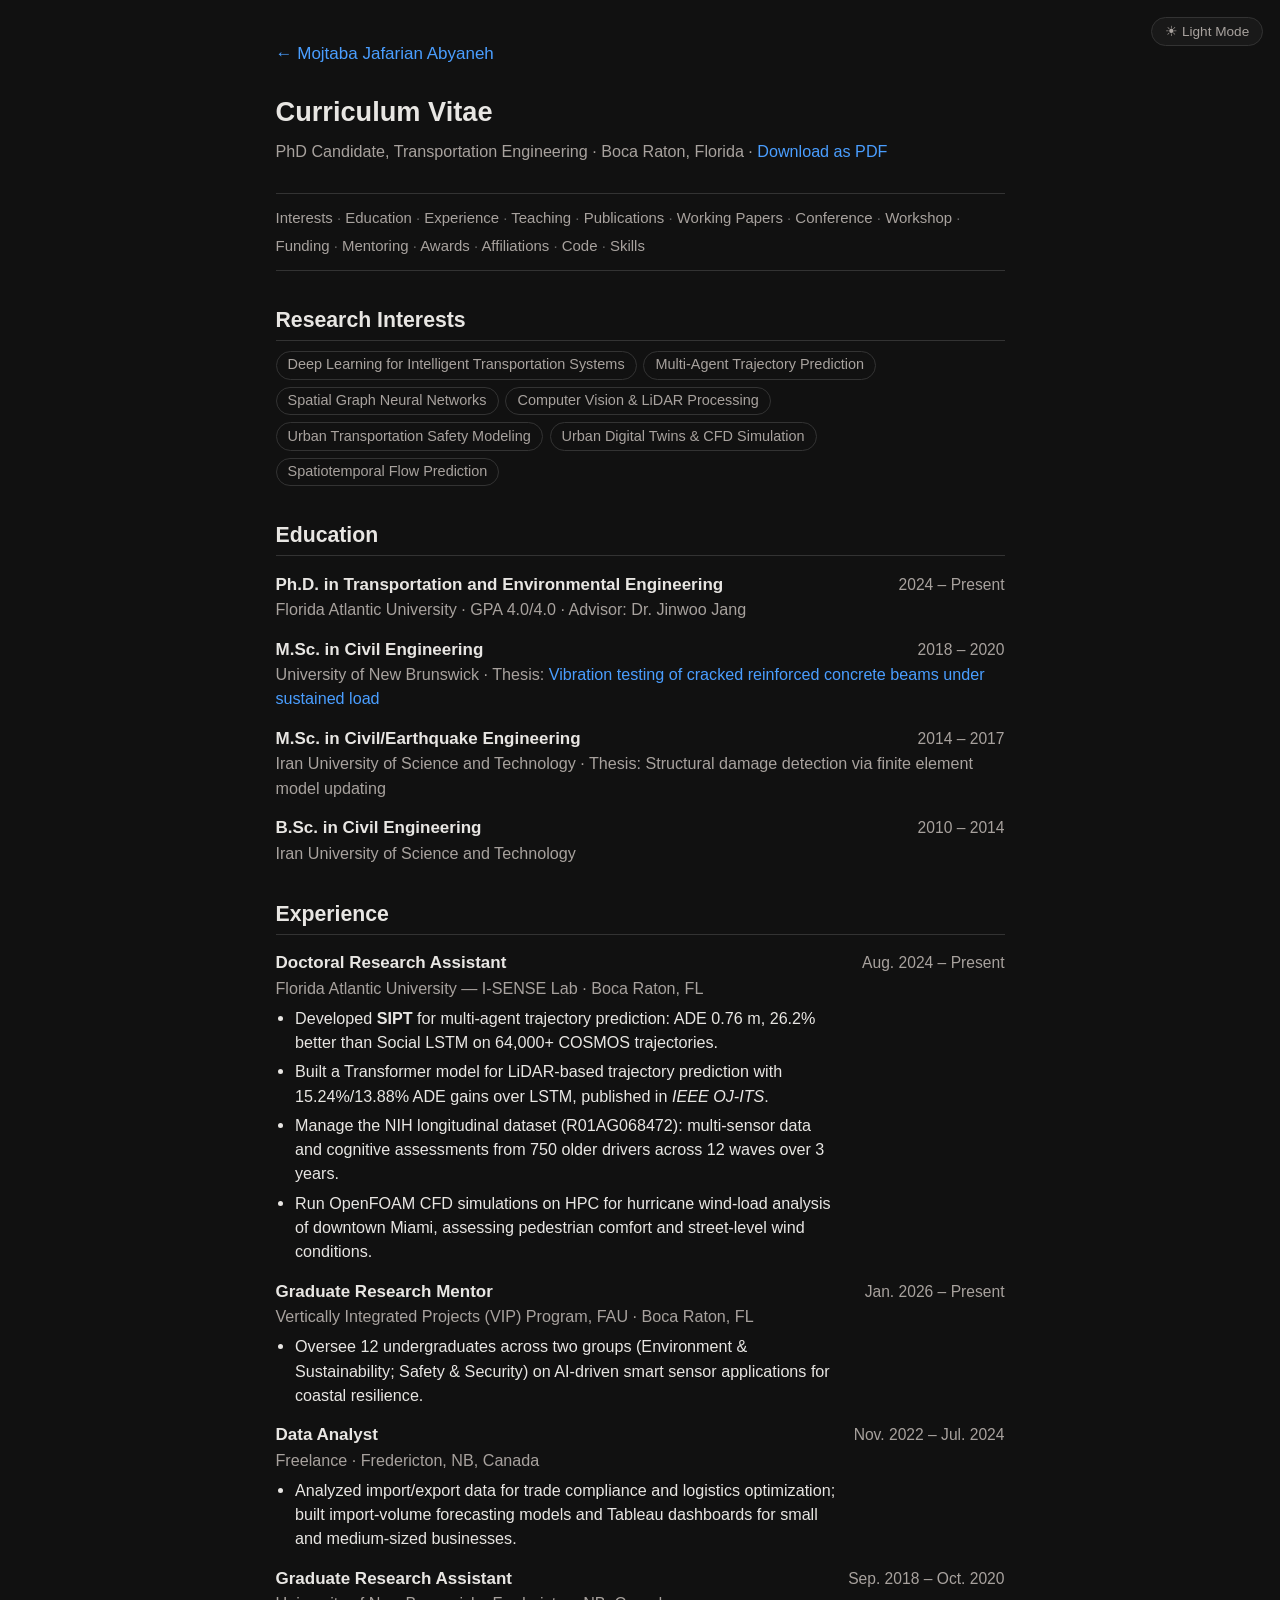
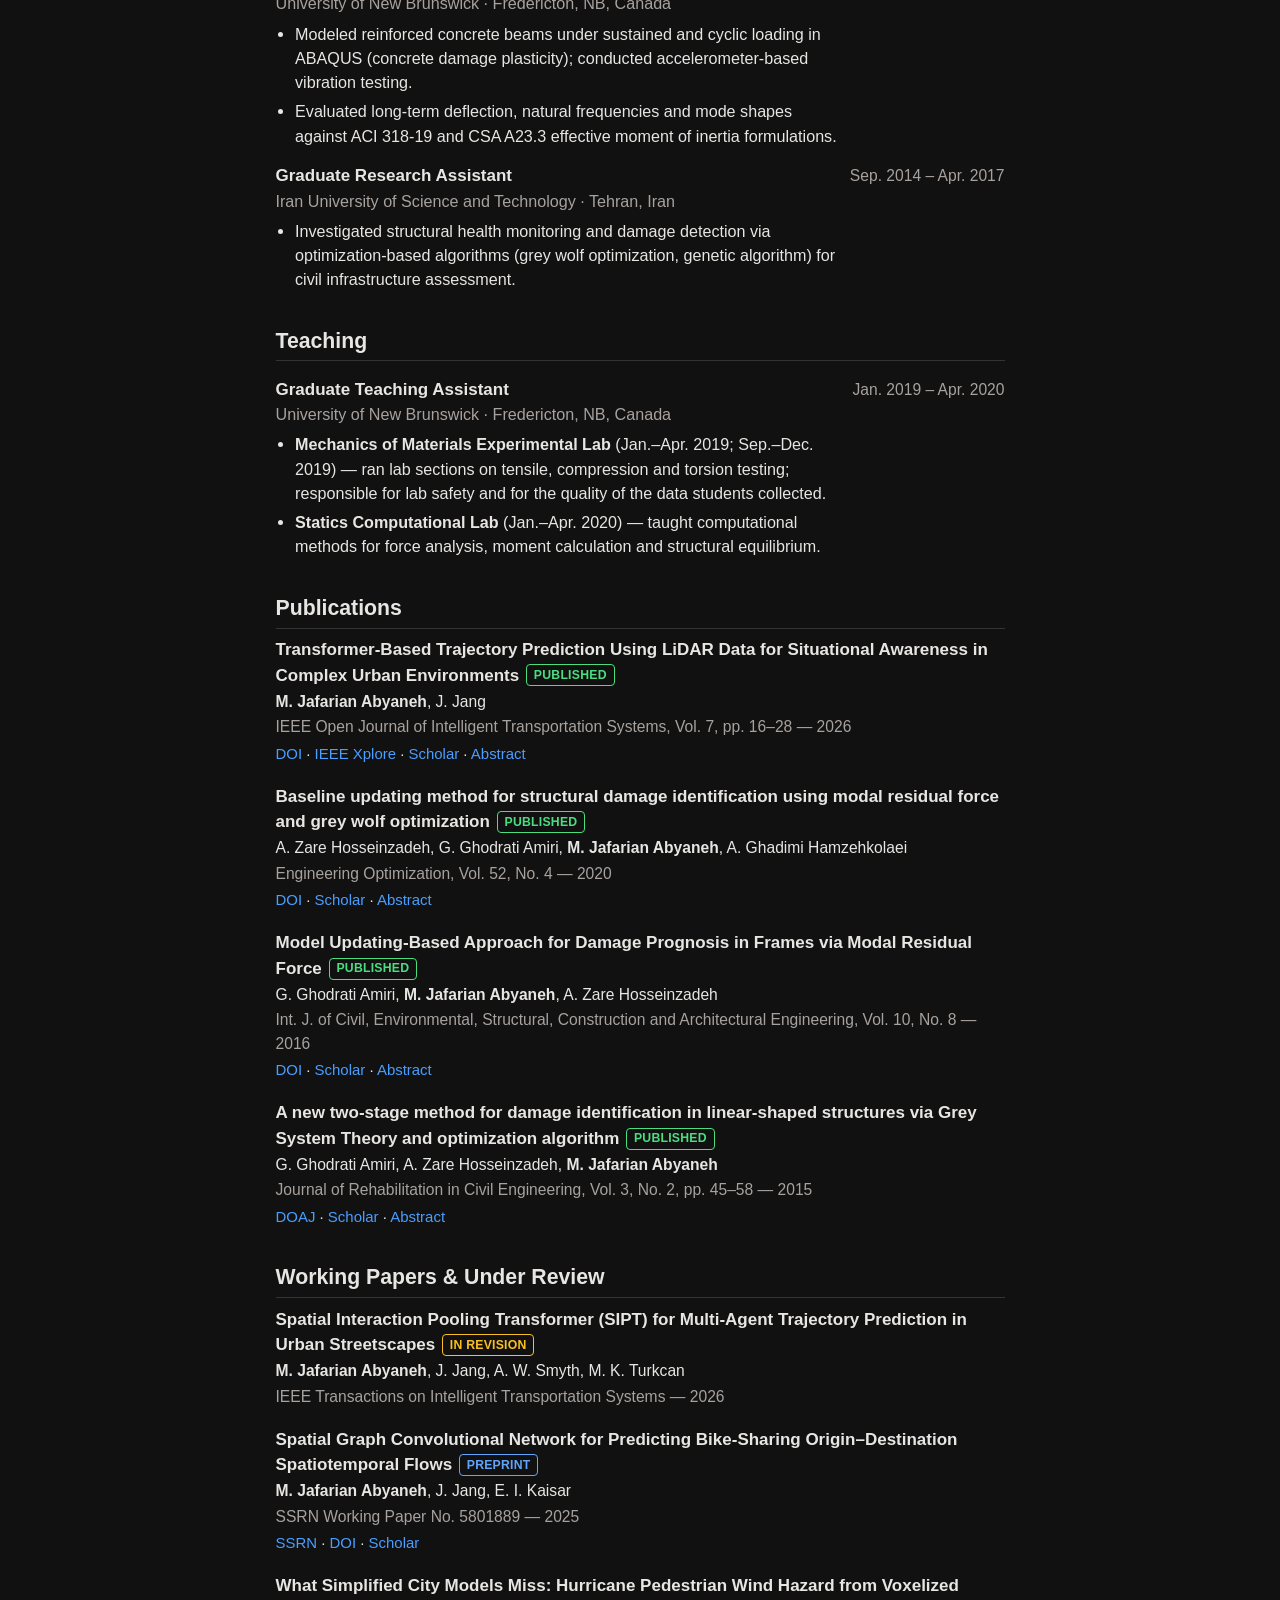
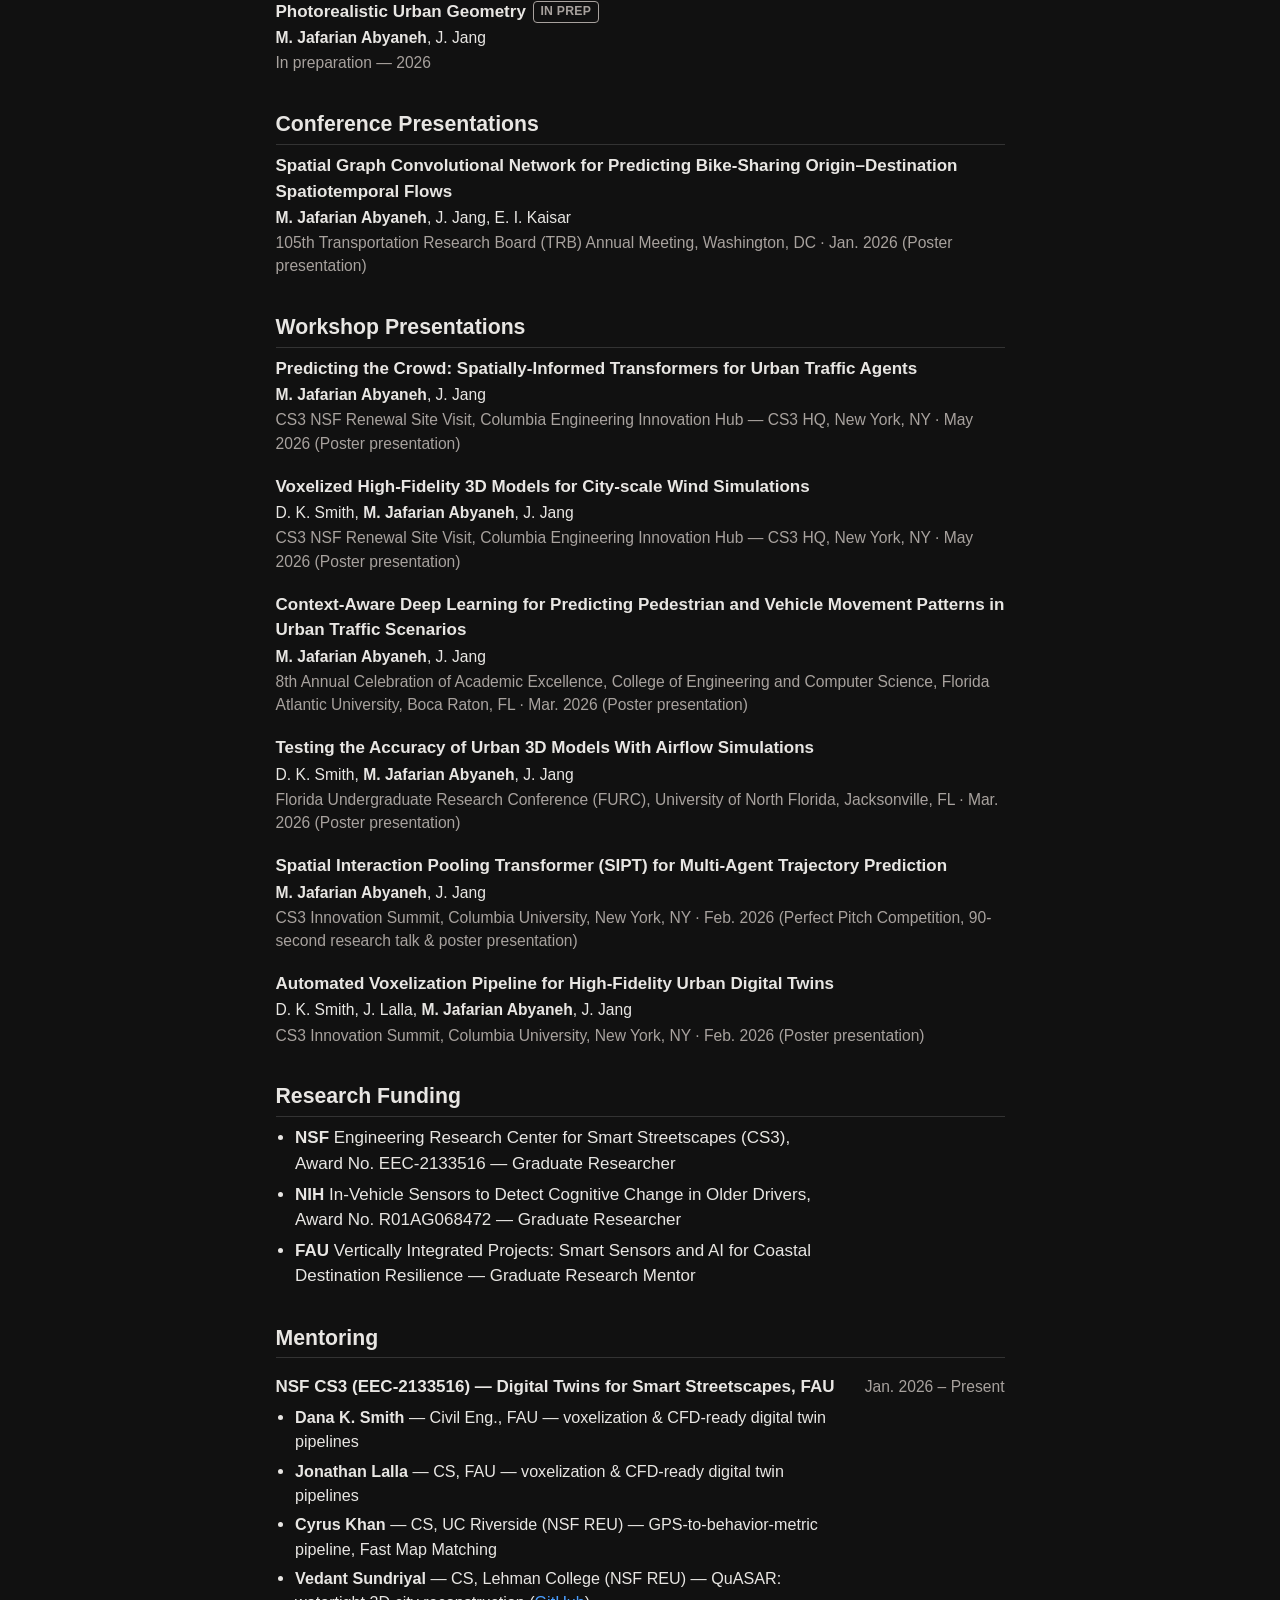
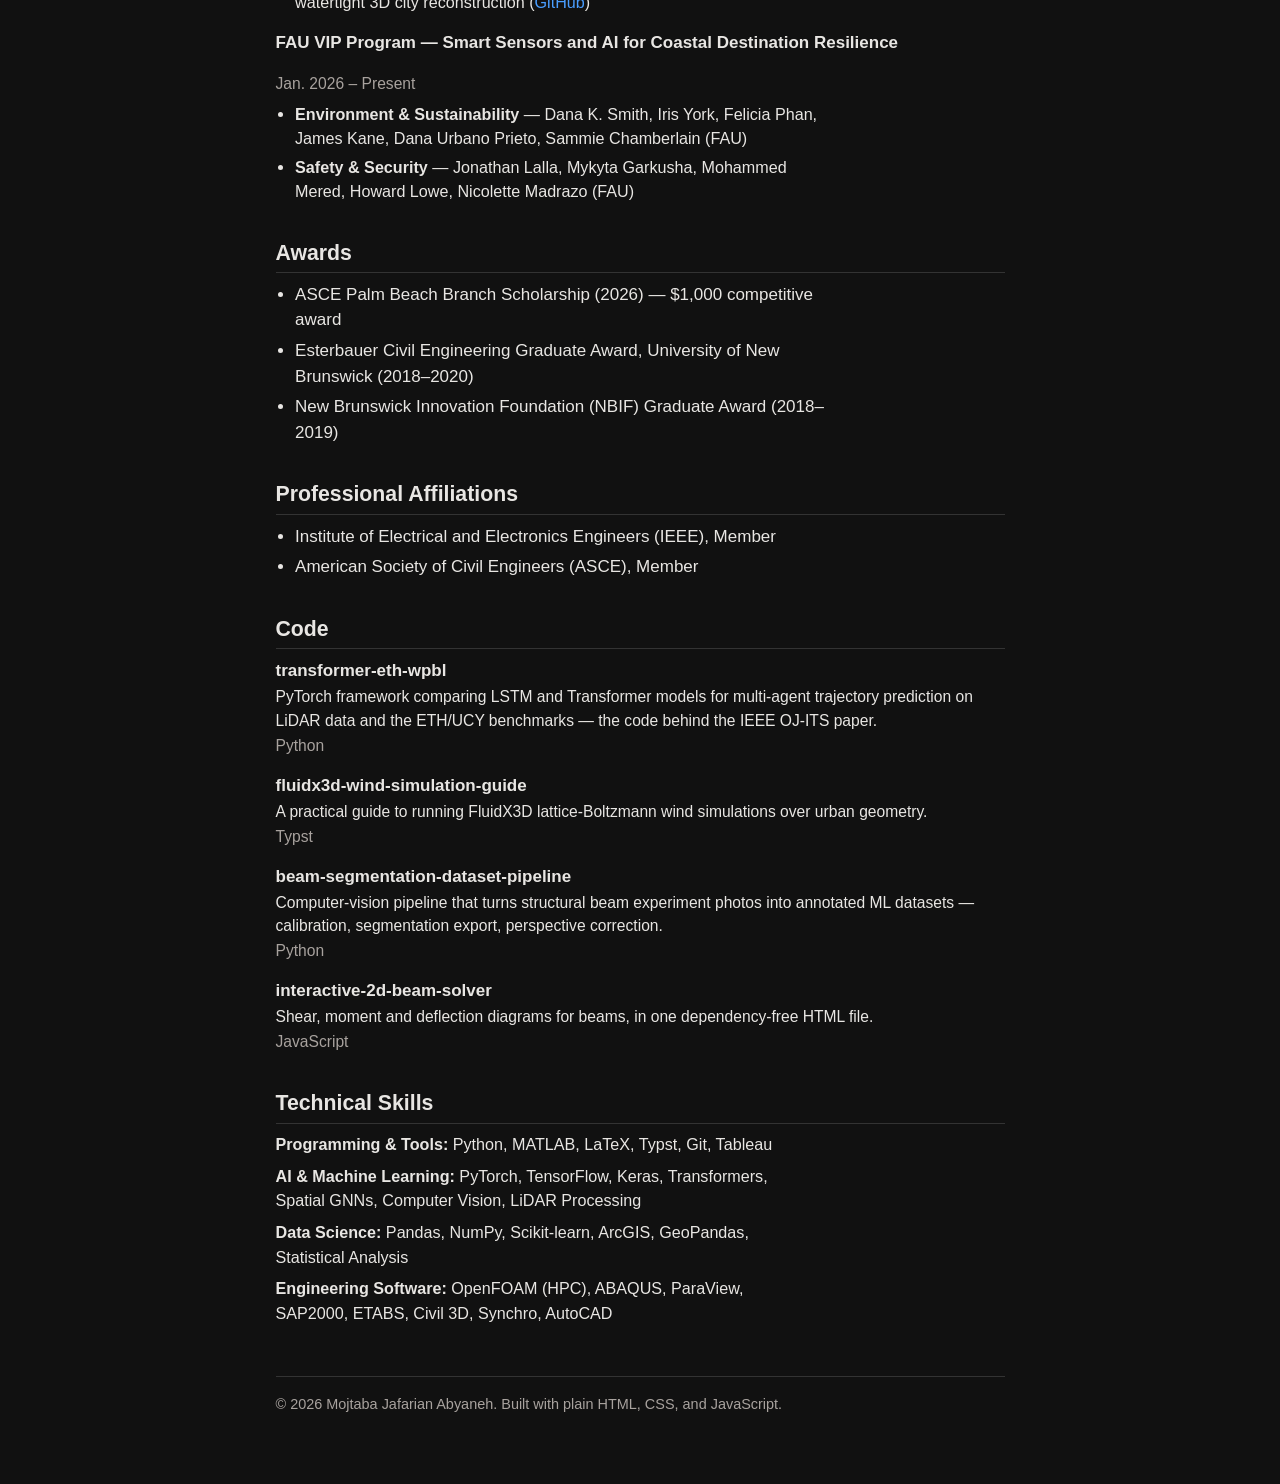
==== cv/index.html @ 7bb86ad4 "Split the site: homepage pitches, /cv/ carries the full record" ====
<!doctype html>
<html lang="en">
  <head>
    <meta charset="UTF-8" />
    <meta name="viewport" content="width=device-width, initial-scale=1.0" />

    <title>CV — Mojtaba Jafarian Abyaneh</title>
    <meta name="description" content="Full curriculum vitae of Mojtaba Jafarian Abyaneh: education, research and teaching experience, publications, presentations, funding, mentoring and awards." />
    <meta name="author" content="Mojtaba Jafarian Abyaneh" />
    <meta name="robots" content="index, follow, max-image-preview:large" />
    <link rel="canonical" href="https://mojtaba-ja.github.io/cv/" />
    <meta name="google-site-verification" content="B2QqojRW1LKfEUjStZuc9L0hT_cprjbRgYsFQrWjpzM" />
    <meta name="msvalidate.01" content="AF2042ABB00E720DFEB8D8479C84F0A4" />


    <meta property="og:type" content="website" />
    <meta property="og:site_name" content="Mojtaba Jafarian Abyaneh" />
    <meta property="og:title" content="CV — Mojtaba Jafarian Abyaneh" />
    <meta property="og:description" content="Full curriculum vitae of Mojtaba Jafarian Abyaneh: education, research and teaching experience, publications, presentations, funding, mentoring and awards." />
    <meta property="og:url" content="https://mojtaba-ja.github.io/cv/" />
    <meta property="og:image" content="https://mojtaba-ja.github.io/assets/profile.jpg" />
    <meta name="twitter:card" content="summary" />
    <meta name="twitter:title" content="CV — Mojtaba Jafarian Abyaneh" />
    <meta name="twitter:description" content="Full curriculum vitae of Mojtaba Jafarian Abyaneh: education, research and teaching experience, publications, presentations, funding, mentoring and awards." />
    <meta name="twitter:image" content="https://mojtaba-ja.github.io/assets/profile.jpg" />

    <link rel="icon" href="data:image/svg+xml,<svg xmlns='http://www.w3.org/2000/svg' viewBox='0 0 100 100'><text y='.9em' font-size='90'>🚦</text></svg>" />
    <link rel="stylesheet" href="../assets/style.css?v=1e5af479" />

    <script type="application/ld+json">
{
  "@context": "https://schema.org",
  "@type": "Person",
  "name": "Mojtaba Jafarian Abyaneh",
  "alternateName": [
    "Mojtaba Jafarian",
    "M. Jafarian Abyaneh"
  ],
  "url": "https://mojtaba-ja.github.io/",
  "image": "https://mojtaba-ja.github.io/assets/profile.jpg",
  "jobTitle": "PhD Candidate, Transportation Engineering",
  "homeLocation": {
    "@type": "Place",
    "name": "Boca Raton, Florida"
  },
  "description": "I am a PhD candidate and Graduate Research Assistant at Florida Atlantic University, working in the I-SENSE Lab with Dr. Jinwoo Jang. I expect to complete the PhD in 2028–2029.",
  "affiliation": {
    "@type": "CollegeOrUniversity",
    "name": "Florida Atlantic University",
    "url": "https://www.fau.edu/"
  },
  "alumniOf": [
    {
      "@type": "CollegeOrUniversity",
      "name": "University of New Brunswick"
    },
    {
      "@type": "CollegeOrUniversity",
      "name": "Iran University of Science and Technology"
    }
  ],
  "knowsAbout": [
    "Deep Learning for Intelligent Transportation Systems",
    "Multi-Agent Trajectory Prediction",
    "Spatial Graph Neural Networks",
    "Computer Vision & LiDAR Processing",
    "Urban Transportation Safety Modeling",
    "Urban Digital Twins & CFD Simulation",
    "Spatiotemporal Flow Prediction"
  ],
  "sameAs": [
    "https://scholar.google.com/citations?user=VOvMEmIAAAAJ&hl=en",
    "https://github.com/mojtaba-ja",
    "https://linkedin.com/in/mojjafarian",
    "https://orcid.org/0009-0006-0556-5520"
  ]
}
    </script>

    <script>
      // Apply the saved theme before first paint, so the page never flashes.
      (function () {
        try {
          var t = localStorage.getItem("theme");
          if (t === "light" || t === "dark")
            document.documentElement.setAttribute("data-theme", t);
        } catch (e) {}
      })();
    </script>
  </head>

  <body>
    <button id="theme-toggle" type="button">
      <span class="when-dark">&#9728;&#65038; Light Mode</span>
      <span class="when-light">&#9789; Dark Mode</span>
    </button>
    <main class="container">

    <header class="cvhead">
      <p class="paper-back"><a href="../">&larr; Mojtaba Jafarian Abyaneh</a></p>
      <h1>Curriculum Vitae</h1>
      <p class="muted">PhD Candidate, Transportation Engineering &middot; Boca Raton, Florida &middot; <a href="../assets/cv.pdf">Download as PDF</a></p>
    </header>
<nav class="sectionnav" aria-label="Sections"><a href="#interests">Interests</a><span class="sep"> &middot; </span><a href="#education">Education</a><span class="sep"> &middot; </span><a href="#experience">Experience</a><span class="sep"> &middot; </span><a href="#teaching">Teaching</a><span class="sep"> &middot; </span><a href="#publications">Publications</a><span class="sep"> &middot; </span><a href="#working-papers">Working Papers</a><span class="sep"> &middot; </span><a href="#conference">Conference</a><span class="sep"> &middot; </span><a href="#workshop">Workshop</a><span class="sep"> &middot; </span><a href="#funding">Funding</a><span class="sep"> &middot; </span><a href="#mentoring">Mentoring</a><span class="sep"> &middot; </span><a href="#awards">Awards</a><span class="sep"> &middot; </span><a href="#affiliations">Affiliations</a><span class="sep"> &middot; </span><a href="#code">Code</a><span class="sep"> &middot; </span><a href="#skills">Skills</a></nav>
<section id="interests"><h2>Research Interests</h2><div class="tags"><span class="tag">Deep Learning for Intelligent Transportation Systems</span><span class="tag">Multi-Agent Trajectory Prediction</span><span class="tag">Spatial Graph Neural Networks</span><span class="tag">Computer Vision &amp; LiDAR Processing</span><span class="tag">Urban Transportation Safety Modeling</span><span class="tag">Urban Digital Twins &amp; CFD Simulation</span><span class="tag">Spatiotemporal Flow Prediction</span></div></section>
<section id="education"><h2>Education</h2>
      <div class="entry">
        <div class="entry-head">
          <span class="entry-role">Ph.D. in Transportation and Environmental Engineering</span>
          <span class="entry-when">2024 – Present</span>
        </div>
        <div class="entry-org">Florida Atlantic University &middot; GPA 4.0/4.0 · Advisor: Dr. Jinwoo Jang</div>
      </div>
      <div class="entry">
        <div class="entry-head">
          <span class="entry-role">M.Sc. in Civil Engineering</span>
          <span class="entry-when">2018 – 2020</span>
        </div>
        <div class="entry-org">University of New Brunswick &middot; Thesis: <a href="https://scholar.google.com/citations?view_op=view_citation&hl=en&user=VOvMEmIAAAAJ&citation_for_view=VOvMEmIAAAAJ:UeHWp8X0CEIC" target="_blank" rel="noopener">Vibration testing of cracked reinforced concrete beams under sustained load</a></div>
      </div>
      <div class="entry">
        <div class="entry-head">
          <span class="entry-role">M.Sc. in Civil/Earthquake Engineering</span>
          <span class="entry-when">2014 – 2017</span>
        </div>
        <div class="entry-org">Iran University of Science and Technology &middot; Thesis: Structural damage detection via finite element model updating</div>
      </div>
      <div class="entry">
        <div class="entry-head">
          <span class="entry-role">B.Sc. in Civil Engineering</span>
          <span class="entry-when">2010 – 2014</span>
        </div>
        <div class="entry-org">Iran University of Science and Technology</div>
      </div></section>
<section id="experience"><h2>Experience</h2>
      <div class="entry">
        <div class="entry-head">
          <span class="entry-role">Doctoral Research Assistant</span>
          <span class="entry-when">Aug. 2024 – Present</span>
        </div>
        <div class="entry-org">Florida Atlantic University — I-SENSE Lab &middot; Boca Raton, FL</div>
        <ul><li>Developed <strong>SIPT</strong> for multi-agent trajectory prediction: ADE 0.76 m, 26.2% better than Social LSTM on 64,000+ COSMOS trajectories.</li><li>Built a Transformer model for LiDAR-based trajectory prediction with 15.24%/13.88% ADE gains over LSTM, published in <em>IEEE OJ-ITS</em>.</li><li>Manage the NIH longitudinal dataset (R01AG068472): multi-sensor data and cognitive assessments from 750 older drivers across 12 waves over 3 years.</li><li>Run OpenFOAM CFD simulations on HPC for hurricane wind-load analysis of downtown Miami, assessing pedestrian comfort and street-level wind conditions.</li></ul>
      </div>
      <div class="entry">
        <div class="entry-head">
          <span class="entry-role">Graduate Research Mentor</span>
          <span class="entry-when">Jan. 2026 – Present</span>
        </div>
        <div class="entry-org">Vertically Integrated Projects (VIP) Program, FAU &middot; Boca Raton, FL</div>
        <ul><li>Oversee 12 undergraduates across two groups (Environment &amp; Sustainability; Safety &amp; Security) on AI-driven smart sensor applications for coastal resilience.</li></ul>
      </div>
      <div class="entry">
        <div class="entry-head">
          <span class="entry-role">Data Analyst</span>
          <span class="entry-when">Nov. 2022 – Jul. 2024</span>
        </div>
        <div class="entry-org">Freelance &middot; Fredericton, NB, Canada</div>
        <ul><li>Analyzed import/export data for trade compliance and logistics optimization; built import-volume forecasting models and Tableau dashboards for small and medium-sized businesses.</li></ul>
      </div>
      <div class="entry">
        <div class="entry-head">
          <span class="entry-role">Graduate Research Assistant</span>
          <span class="entry-when">Sep. 2018 – Oct. 2020</span>
        </div>
        <div class="entry-org">University of New Brunswick &middot; Fredericton, NB, Canada</div>
        <ul><li>Modeled reinforced concrete beams under sustained and cyclic loading in ABAQUS (concrete damage plasticity); conducted accelerometer-based vibration testing.</li><li>Evaluated long-term deflection, natural frequencies and mode shapes against ACI 318-19 and CSA A23.3 effective moment of inertia formulations.</li></ul>
      </div>
      <div class="entry">
        <div class="entry-head">
          <span class="entry-role">Graduate Research Assistant</span>
          <span class="entry-when">Sep. 2014 – Apr. 2017</span>
        </div>
        <div class="entry-org">Iran University of Science and Technology &middot; Tehran, Iran</div>
        <ul><li>Investigated structural health monitoring and damage detection via optimization-based algorithms (grey wolf optimization, genetic algorithm) for civil infrastructure assessment.</li></ul>
      </div></section>
<section id="teaching"><h2>Teaching</h2>
      <div class="entry">
        <div class="entry-head">
          <span class="entry-role">Graduate Teaching Assistant</span>
          <span class="entry-when">Jan. 2019 – Apr. 2020</span>
        </div>
        <div class="entry-org">University of New Brunswick &middot; Fredericton, NB, Canada</div>
        <ul><li><strong>Mechanics of Materials Experimental Lab</strong> (Jan.–Apr. 2019; Sep.–Dec. 2019) — ran lab sections on tensile, compression and torsion testing; responsible for lab safety and for the quality of the data students collected.</li><li><strong>Statics Computational Lab</strong> (Jan.–Apr. 2020) — taught computational methods for force analysis, moment calculation and structural equilibrium.</li></ul>
      </div></section>
<section id="publications"><h2>Publications</h2><ul class="pubs">
        <li>
          <div class="pub-title"><a href="../pub/lidar-transformer-ojits/">Transformer-Based Trajectory Prediction Using LiDAR Data for Situational Awareness in Complex Urban Environments</a><span class="badge badge-published">Published</span></div>
          <div class="pub-authors"><strong>M. Jafarian Abyaneh</strong>, J. Jang</div>
          <div class="pub-venue">IEEE Open Journal of Intelligent Transportation Systems, Vol. 7, pp. 16–28 — 2026</div>
          <div class="pub-links"><a href="https://doi.org/10.1109/OJITS.2025.3640002" target="_blank" rel="noopener noreferrer">DOI</a><span class="sep"> &middot; </span><a href="https://ieeexplore.ieee.org/document/11277286/" target="_blank" rel="noopener noreferrer">IEEE Xplore</a><span class="sep"> &middot; </span><a href="https://scholar.google.com/citations?view_op=view_citation&hl=en&user=VOvMEmIAAAAJ&citation_for_view=VOvMEmIAAAAJ:Tyk-4Ss8FVUC" target="_blank" rel="noopener noreferrer">Scholar</a><span class="sep"> &middot; </span><a href="../pub/lidar-transformer-ojits/">Abstract</a></div>
        </li>
        <li>
          <div class="pub-title"><a href="../pub/modal-residual-gwo/">Baseline updating method for structural damage identification using modal residual force and grey wolf optimization</a><span class="badge badge-published">Published</span></div>
          <div class="pub-authors">A. Zare Hosseinzadeh, G. Ghodrati Amiri, <strong>M. Jafarian Abyaneh</strong>, A. Ghadimi Hamzehkolaei</div>
          <div class="pub-venue">Engineering Optimization, Vol. 52, No. 4 — 2020</div>
          <div class="pub-links"><a href="https://doi.org/10.1080/0305215X.2019.1593400" target="_blank" rel="noopener noreferrer">DOI</a><span class="sep"> &middot; </span><a href="https://scholar.google.com/citations?view_op=view_citation&hl=en&user=VOvMEmIAAAAJ&citation_for_view=VOvMEmIAAAAJ:u-x6o8ySG0sC" target="_blank" rel="noopener noreferrer">Scholar</a><span class="sep"> &middot; </span><a href="../pub/modal-residual-gwo/">Abstract</a></div>
        </li>
        <li>
          <div class="pub-title"><a href="../pub/model-updating-frames/">Model Updating-Based Approach for Damage Prognosis in Frames via Modal Residual Force</a><span class="badge badge-published">Published</span></div>
          <div class="pub-authors">G. Ghodrati Amiri, <strong>M. Jafarian Abyaneh</strong>, A. Zare Hosseinzadeh</div>
          <div class="pub-venue">Int. J. of Civil, Environmental, Structural, Construction and Architectural Engineering, Vol. 10, No. 8 — 2016</div>
          <div class="pub-links"><a href="https://doi.org/10.5281/zenodo.1125800" target="_blank" rel="noopener noreferrer">DOI</a><span class="sep"> &middot; </span><a href="https://scholar.google.com/citations?view_op=view_citation&hl=en&user=VOvMEmIAAAAJ&citation_for_view=VOvMEmIAAAAJ:u5HHmVD_uO8C" target="_blank" rel="noopener noreferrer">Scholar</a><span class="sep"> &middot; </span><a href="../pub/model-updating-frames/">Abstract</a></div>
        </li>
        <li>
          <div class="pub-title"><a href="../pub/grey-system-two-stage/">A new two-stage method for damage identification in linear-shaped structures via Grey System Theory and optimization algorithm</a><span class="badge badge-published">Published</span></div>
          <div class="pub-authors">G. Ghodrati Amiri, A. Zare Hosseinzadeh, <strong>M. Jafarian Abyaneh</strong></div>
          <div class="pub-venue">Journal of Rehabilitation in Civil Engineering, Vol. 3, No. 2, pp. 45–58 — 2015</div>
          <div class="pub-links"><a href="https://doaj.org/article/7dff699120cd4ba3ba2336eb9725b1a9" target="_blank" rel="noopener noreferrer">DOAJ</a><span class="sep"> &middot; </span><a href="https://scholar.google.com/citations?view_op=view_citation&hl=en&user=VOvMEmIAAAAJ&citation_for_view=VOvMEmIAAAAJ:d1gkVwhDpl0C" target="_blank" rel="noopener noreferrer">Scholar</a><span class="sep"> &middot; </span><a href="../pub/grey-system-two-stage/">Abstract</a></div>
        </li></ul></section>
<section id="working-papers"><h2>Working Papers &amp; Under Review</h2><ul class="pubs">
        <li>
          <div class="pub-title">Spatial Interaction Pooling Transformer (SIPT) for Multi-Agent Trajectory Prediction in Urban Streetscapes<span class="badge badge-revision">In Revision</span></div>
          <div class="pub-authors"><strong>M. Jafarian Abyaneh</strong>, J. Jang, A. W. Smyth, M. K. Turkcan</div>
          <div class="pub-venue">IEEE Transactions on Intelligent Transportation Systems — 2026</div>
          
        </li>
        <li>
          <div class="pub-title"><a href="https://papers.ssrn.com/sol3/papers.cfm?abstract_id=5801889" target="_blank" rel="noopener noreferrer">Spatial Graph Convolutional Network for Predicting Bike-Sharing Origin–Destination Spatiotemporal Flows</a><span class="badge badge-preprint">Preprint</span></div>
          <div class="pub-authors"><strong>M. Jafarian Abyaneh</strong>, J. Jang, E. I. Kaisar</div>
          <div class="pub-venue">SSRN Working Paper No. 5801889 — 2025</div>
          <div class="pub-links"><a href="https://papers.ssrn.com/sol3/papers.cfm?abstract_id=5801889" target="_blank" rel="noopener noreferrer">SSRN</a><span class="sep"> &middot; </span><a href="https://doi.org/10.2139/ssrn.5801889" target="_blank" rel="noopener noreferrer">DOI</a><span class="sep"> &middot; </span><a href="https://scholar.google.com/citations?view_op=view_citation&hl=en&user=VOvMEmIAAAAJ&citation_for_view=VOvMEmIAAAAJ:IjCSPb-OGe4C" target="_blank" rel="noopener noreferrer">Scholar</a></div>
        </li>
        <li>
          <div class="pub-title">What Simplified City Models Miss: Hurricane Pedestrian Wind Hazard from Voxelized Photorealistic Urban Geometry<span class="badge badge-prep">In Prep</span></div>
          <div class="pub-authors"><strong>M. Jafarian Abyaneh</strong>, J. Jang</div>
          <div class="pub-venue">In preparation — 2026</div>
          
        </li></ul></section>
<section id="conference"><h2>Conference Presentations</h2><ul class="pubs">
        <li>
          <div class="pub-title">Spatial Graph Convolutional Network for Predicting Bike-Sharing Origin–Destination Spatiotemporal Flows</div>
          <div class="pub-authors"><strong>M. Jafarian Abyaneh</strong>, J. Jang, E. I. Kaisar</div>
          <div class="pub-venue">105th Transportation Research Board (TRB) Annual Meeting, Washington, DC &middot; Jan. 2026 <span class="muted">(Poster presentation)</span></div>
        </li></ul></section>
<section id="workshop"><h2>Workshop Presentations</h2><ul class="pubs">
        <li>
          <div class="pub-title">Predicting the Crowd: Spatially-Informed Transformers for Urban Traffic Agents</div>
          <div class="pub-authors"><strong>M. Jafarian Abyaneh</strong>, J. Jang</div>
          <div class="pub-venue">CS3 NSF Renewal Site Visit, Columbia Engineering Innovation Hub — CS3 HQ, New York, NY &middot; May 2026 <span class="muted">(Poster presentation)</span></div>
        </li>
        <li>
          <div class="pub-title">Voxelized High-Fidelity 3D Models for City-scale Wind Simulations</div>
          <div class="pub-authors">D. K. Smith, <strong>M. Jafarian Abyaneh</strong>, J. Jang</div>
          <div class="pub-venue">CS3 NSF Renewal Site Visit, Columbia Engineering Innovation Hub — CS3 HQ, New York, NY &middot; May 2026 <span class="muted">(Poster presentation)</span></div>
        </li>
        <li>
          <div class="pub-title">Context-Aware Deep Learning for Predicting Pedestrian and Vehicle Movement Patterns in Urban Traffic Scenarios</div>
          <div class="pub-authors"><strong>M. Jafarian Abyaneh</strong>, J. Jang</div>
          <div class="pub-venue">8th Annual Celebration of Academic Excellence, College of Engineering and Computer Science, Florida Atlantic University, Boca Raton, FL &middot; Mar. 2026 <span class="muted">(Poster presentation)</span></div>
        </li>
        <li>
          <div class="pub-title">Testing the Accuracy of Urban 3D Models With Airflow Simulations</div>
          <div class="pub-authors">D. K. Smith, <strong>M. Jafarian Abyaneh</strong>, J. Jang</div>
          <div class="pub-venue">Florida Undergraduate Research Conference (FURC), University of North Florida, Jacksonville, FL &middot; Mar. 2026 <span class="muted">(Poster presentation)</span></div>
        </li>
        <li>
          <div class="pub-title">Spatial Interaction Pooling Transformer (SIPT) for Multi-Agent Trajectory Prediction</div>
          <div class="pub-authors"><strong>M. Jafarian Abyaneh</strong>, J. Jang</div>
          <div class="pub-venue">CS3 Innovation Summit, Columbia University, New York, NY &middot; Feb. 2026 <span class="muted">(Perfect Pitch Competition, 90-second research talk &amp; poster presentation)</span></div>
        </li>
        <li>
          <div class="pub-title">Automated Voxelization Pipeline for High-Fidelity Urban Digital Twins</div>
          <div class="pub-authors">D. K. Smith, J. Lalla, <strong>M. Jafarian Abyaneh</strong>, J. Jang</div>
          <div class="pub-venue">CS3 Innovation Summit, Columbia University, New York, NY &middot; Feb. 2026 <span class="muted">(Poster presentation)</span></div>
        </li></ul></section>
<section id="funding"><h2>Research Funding</h2><ul><li><strong>NSF</strong> Engineering Research Center for Smart Streetscapes (CS3), Award No. EEC-2133516 — Graduate Researcher</li><li><strong>NIH</strong> In-Vehicle Sensors to Detect Cognitive Change in Older Drivers, Award No. R01AG068472 — Graduate Researcher</li><li><strong>FAU</strong> Vertically Integrated Projects: Smart Sensors and AI for Coastal Destination Resilience — Graduate Research Mentor</li></ul></section>
<section id="mentoring"><h2>Mentoring</h2>
      <div class="entry">
        <div class="entry-head">
          <span class="entry-role">NSF CS3 (EEC-2133516) — Digital Twins for Smart Streetscapes, FAU</span>
          <span class="entry-when">Jan. 2026 – Present</span>
        </div>
        <ul><li><strong>Dana K. Smith</strong> &mdash; Civil Eng., FAU — voxelization &amp; CFD-ready digital twin pipelines</li><li><strong>Jonathan Lalla</strong> &mdash; CS, FAU — voxelization &amp; CFD-ready digital twin pipelines</li><li><strong>Cyrus Khan</strong> &mdash; CS, UC Riverside (NSF REU) — GPS-to-behavior-metric pipeline, Fast Map Matching</li><li><strong>Vedant Sundriyal</strong> &mdash; CS, Lehman College (NSF REU) — QuASAR: watertight 3D city reconstruction (<a href="https://github.com/Vedant-Sundriyal/quasar-urban-geometry-reconstruction" target="_blank" rel="noopener">GitHub</a>)</li></ul>
      </div>
      <div class="entry">
        <div class="entry-head">
          <span class="entry-role">FAU VIP Program — Smart Sensors and AI for Coastal Destination Resilience</span>
          <span class="entry-when">Jan. 2026 – Present</span>
        </div>
        <ul><li><strong>Environment &amp; Sustainability</strong> &mdash; Dana K. Smith, Iris York, Felicia Phan, James Kane, Dana Urbano Prieto, Sammie Chamberlain (FAU)</li><li><strong>Safety &amp; Security</strong> &mdash; Jonathan Lalla, Mykyta Garkusha, Mohammed Mered, Howard Lowe, Nicolette Madrazo (FAU)</li></ul>
      </div></section>
<section id="awards"><h2>Awards</h2><ul><li>ASCE Palm Beach Branch Scholarship (2026) — $1,000 competitive award</li><li>Esterbauer Civil Engineering Graduate Award, University of New Brunswick (2018–2020)</li><li>New Brunswick Innovation Foundation (NBIF) Graduate Award (2018–2019)</li></ul></section>
<section id="affiliations"><h2>Professional Affiliations</h2><ul><li>Institute of Electrical and Electronics Engineers (IEEE), Member</li><li>American Society of Civil Engineers (ASCE), Member</li></ul></section>
<section id="code"><h2>Code</h2><ul class="repos">
        <li>
          <div class="pub-title"><a href="https://github.com/mojtaba-ja/transformer-eth-wpbl" target="_blank" rel="noopener noreferrer">transformer-eth-wpbl</a></div>
          <div class="pub-authors">PyTorch framework comparing LSTM and Transformer models for multi-agent trajectory prediction on LiDAR data and the ETH/UCY benchmarks — the code behind the IEEE OJ-ITS paper.</div>
          <div class="pub-venue">Python</div>
        </li>
        <li>
          <div class="pub-title"><a href="https://github.com/mojtaba-ja/fluidx3d-wind-simulation-guide" target="_blank" rel="noopener noreferrer">fluidx3d-wind-simulation-guide</a></div>
          <div class="pub-authors">A practical guide to running FluidX3D lattice-Boltzmann wind simulations over urban geometry.</div>
          <div class="pub-venue">Typst</div>
        </li>
        <li>
          <div class="pub-title"><a href="https://github.com/mojtaba-ja/beam-segmentation-dataset-pipeline" target="_blank" rel="noopener noreferrer">beam-segmentation-dataset-pipeline</a></div>
          <div class="pub-authors">Computer-vision pipeline that turns structural beam experiment photos into annotated ML datasets — calibration, segmentation export, perspective correction.</div>
          <div class="pub-venue">Python</div>
        </li>
        <li>
          <div class="pub-title"><a href="https://github.com/mojtaba-ja/interactive-2d-beam-solver" target="_blank" rel="noopener noreferrer">interactive-2d-beam-solver</a></div>
          <div class="pub-authors">Shear, moment and deflection diagrams for beams, in one dependency-free HTML file.</div>
          <div class="pub-venue">JavaScript</div>
        </li></ul></section>
<section id="skills"><h2>Technical Skills</h2><div class="skill-row"><span class="skill-group">Programming &amp; Tools:</span> Python, MATLAB, LaTeX, Typst, Git, Tableau</div><div class="skill-row"><span class="skill-group">AI &amp; Machine Learning:</span> PyTorch, TensorFlow, Keras, Transformers, Spatial GNNs, Computer Vision, LiDAR Processing</div><div class="skill-row"><span class="skill-group">Data Science:</span> Pandas, NumPy, Scikit-learn, ArcGIS, GeoPandas, Statistical Analysis</div><div class="skill-row"><span class="skill-group">Engineering Software:</span> OpenFOAM (HPC), ABAQUS, ParaView, SAP2000, ETABS, Civil 3D, Synchro, AutoCAD</div></section>
<footer>&copy; 2026 Mojtaba Jafarian Abyaneh. Built with plain HTML, CSS, and JavaScript.</footer>
    </main>
    <script src="../assets/site.js?v=9cef80e1"></script>
  </body>
</html>
---- assets/style.css ----
/* ============================================================
   Palette. Change the accent in one place: --link.
   ============================================================ */
/* Dark is the default for everyone. The toggle switches to light and the
   choice is remembered.

   To follow the visitor's OS setting instead, wrap the light block below in
   @media (prefers-color-scheme: light) and change its selector to
   :root:not([data-theme="dark"]). */
:root {
  --bg:      #111111;
  --text:    #e8e6e3;
  --muted:   #a8a29e;
  --rule:    #333333;
  --link:    #4a9eff;
  --sep:     #666666;
  --card:    #191919;

  color-scheme: dark;
  font-synthesis: none;
  text-rendering: optimizeLegibility;
  -webkit-font-smoothing: antialiased;
  -moz-osx-font-smoothing: grayscale;
  font-family: -apple-system, BlinkMacSystemFont, "Segoe UI", Helvetica, Arial, sans-serif;
  font-size: 17px;
  font-weight: 400;
  line-height: 1.5;
}

/* Light, applied only when the visitor picks it.
   Contrast against #ffffff, WCAG AA needs 4.5:1 for body text:
     text  #1c1917  16.9:1   muted #6b6560  5.3:1   link #1a56c4  6.4:1  */
:root[data-theme="light"] {
  --bg:      #ffffff;
  --text:    #1c1917;
  --muted:   #6b6560;
  --rule:    #e4e2df;
  --link:    #1a56c4;
  --sep:     #a8a29e;
  --card:    #f7f6f4;
  color-scheme: light;
}

* { box-sizing: border-box; }

html, body { width: 100%; }

body {
  margin: 0;
  color: var(--text);
  background-color: var(--bg);
  transition: background-color .15s ease, color .15s ease;
}

.container {
  max-width: 780px;
  width: 100%;
  margin: 0 auto;
  padding: 2rem 1.5rem 4rem;
}

/* Reading measure. The 780px column is right for structure — publication
   entries, news with its date gutter, roles with right-aligned dates. But
   at 17px that column runs ~100 characters per line, and comfortable prose
   is 65–75. So running text gets its own narrower measure while the page
   keeps its width. */
:root { --measure: 32rem; }   /* rem, so it is the same width everywhere */

.abstract p,
.entry ul li,
section > ul:not(.pubs):not(.news):not(.repos) li,
.skill-row {
  max-width: var(--measure);
}

/* ---------- Typography ---------- */
a { color: var(--link); text-decoration: none; }
a:hover { text-decoration: underline; }

h1, h2, h3, h4 { color: var(--text); font-weight: 700; }

h2 {
  font-size: 1.25rem;
  border-bottom: 1px solid var(--rule);
  margin-top: 2rem;
  margin-bottom: .5rem;
  padding-bottom: 3px;
}

p { margin: .4rem 0; }

.muted { color: var(--muted); }

/* ---------- Header ---------- */
header.masthead {
  display: flex;
  gap: 2rem;
  align-items: flex-start;
  flex-wrap: wrap;
}

header.masthead img.avatar {
  width: 240px;
  height: 360px;         /* 2:3, the source photo's own ratio */
  object-fit: cover;
  object-position: 50% 22%;
  border-radius: 8px;
  flex-shrink: 0;
}

header.masthead .identity { flex: 1 1 300px; }

header.masthead h1 {
  margin: 0 0 4px 0;
  font-size: 1.75rem;
  line-height: 1.25;
}

.subtitle { color: var(--muted); margin-bottom: .75rem; }

.linkrow { margin-top: .9rem; font-size: .95rem; }
.linkrow .sep { color: var(--sep); }

/* ---------- Section jump nav ----------
   Deliberately muted: this row is a map of the page, not part of the content.
   The masthead's links sit directly above it in the accent color, so two rows
   of dot-separated links never read as the same kind of thing. */
.sectionnav {
  margin-top: 1.75rem;
  padding: .55rem 0;
  border-top: 1px solid var(--rule);
  border-bottom: 1px solid var(--rule);
  font-size: .88rem;
  line-height: 1.9;
}
.sectionnav a { color: var(--muted); }
.sectionnav a:hover { color: var(--link); }
.sectionnav .sep { color: var(--sep); }

/* Jumping to a section should not park its heading flush against the edge. */
section[id] { scroll-margin-top: 1rem; }
html { scroll-behavior: smooth; }
@media (prefers-reduced-motion: reduce) { html { scroll-behavior: auto; } }

/* ---------- Theme toggle ----------
   The button carries BOTH labels; CSS shows whichever matches the current
   theme. That way the right words are on screen before any JavaScript runs,
   so the label can never flash the wrong state. The text names what you will
   GET if you click, not what you are looking at now. */
#theme-toggle {
  position: fixed;
  top: 1rem;
  right: 1rem;
  z-index: 10;
  display: inline-flex;
  align-items: center;
  gap: .4rem;
  padding: .4rem .75rem;
  border: 1px solid var(--rule);
  border-radius: 999px;
  background: var(--card);
  color: var(--muted);
  font-family: inherit;
  font-size: .8rem;
  font-weight: 500;
  line-height: 1;
  white-space: nowrap;
  cursor: pointer;
  transition: color .15s ease, border-color .15s ease, background-color .15s ease;
}
#theme-toggle:hover { color: var(--text); border-color: var(--sep); }
#theme-toggle:focus-visible { outline: 2px solid var(--link); outline-offset: 2px; }

/* Default (dark) shows the "go light" label; light shows the "go dark" one. */
#theme-toggle .when-light { display: none; }
:root[data-theme="light"] #theme-toggle .when-dark { display: none; }
:root[data-theme="light"] #theme-toggle .when-light { display: inline; }

/* ---------- Generic lists ---------- */
ul { padding-left: 1.15rem; margin: .5rem 0; }
li { margin: .3rem 0; }

ul.plain { list-style: none; padding-left: 0; }

/* ---------- Interests as inline tags ---------- */
.tags { display: flex; flex-wrap: wrap; gap: .4rem; margin-top: .6rem; }
.tag {
  font-size: .85rem;
  color: var(--muted);
  border: 1px solid var(--rule);
  border-radius: 999px;
  padding: .15rem .65rem;
}

/* ---------- Publications ---------- */
ul.pubs { list-style: none; padding-left: 0; }
ul.pubs > li { margin: 0 0 1.1rem 0; }

.pub-title { font-weight: 600; }
.pub-title a { color: var(--text); }
.pub-title a:hover { color: var(--link); text-decoration: none; }

.pub-authors { font-size: .92rem; margin-top: .1rem; }
.pub-venue { color: var(--muted); font-size: .92rem; margin-top: .1rem; }
.pub-links { font-size: .88rem; margin-top: .25rem; }

.badge {
  display: inline-block;
  font-size: .72rem;
  font-weight: 600;
  letter-spacing: .02em;
  text-transform: uppercase;
  border-radius: 4px;
  padding: .05rem .4rem;
  margin-left: .4rem;
  vertical-align: 1.5px;
  border: 1px solid currentColor;
}
/* Bright inks on the dark default. Contrast against #111:
   green 9.7:1, amber 11.4:1, blue 6.3:1 — all well past AA. */
.badge-published { color: #4ade80; }
.badge-review    { color: #fbbf24; }
.badge-revision  { color: #fbbf24; }
.badge-preprint  { color: #60a5fa; }
.badge-prep      { color: var(--muted); }

/* Deep inks on white. Contrast: green 4.9:1, amber 4.6:1, blue 6.9:1. */
:root[data-theme="light"] .badge-published { color: #15803d; }
:root[data-theme="light"] .badge-review    { color: #92620a; }
:root[data-theme="light"] .badge-revision  { color: #92620a; }
:root[data-theme="light"] .badge-preprint  { color: #1d4ed8; }

/* ---------- Selected research ----------
   The only section with pictures, so it gets the only card-ish treatment on
   the page: a figure, a paragraph at reading measure, and links. */
.project { margin: 1.5rem 0 2rem; }
.project:first-of-type { margin-top: .75rem; }

.project h3 {
  font-size: 1.05rem;
  margin: 0 0 .6rem;
  line-height: 1.35;
}


figure.fig { margin: 0 0 .7rem; }
figure.fig img {
  display: block;
  width: 100%;
  height: auto;
  border: 1px solid var(--rule);
  border-radius: 6px;
  background: var(--card);
}
figure.fig figcaption {
  color: var(--muted);
  font-size: .85rem;
  line-height: 1.45;
  margin-top: .4rem;
}

/* The hook is the one line that has to land; the bullets carry the detail.
   Both stay at reading width — a bullet that wraps stops being scannable. */
.project .hook {
  font-size: 1.02rem;
  margin: 0 0 .5rem;
}
ul.points {
  margin: .35rem 0 .2rem;
  padding-left: 1.15rem;
}
ul.points li {
  font-size: .95rem;
  margin: .25rem 0;
}

/* Headline numbers for work whose figures are not public yet. Text tokens
   only — a number is not a data series and gets no colour of its own. */
.stats {
  display: flex;
  flex-wrap: wrap;
  gap: .5rem;
  margin: .8rem 0 .2rem;
}
.stat {
  flex: 1 1 9rem;
  border: 1px solid var(--rule);
  border-radius: 6px;
  background: var(--card);
  padding: .55rem .75rem;
}
.stat-value { font-size: 1.25rem; font-weight: 600; line-height: 1.2; }
.stat-label { color: var(--muted); font-size: .82rem; margin-top: .15rem; }

/* ---------- Code ---------- */
ul.repos { list-style: none; padding-left: 0; }
ul.repos > li { margin: 0 0 .9rem 0; }

/* ---------- News ---------- */
ul.news { list-style: none; padding-left: 0; }
ul.news li {
  display: flex;
  gap: .75rem;
  align-items: baseline;
  margin: .45rem 0;
}
ul.news .when { color: var(--muted); flex: 0 0 92px; font-size: .92rem; }
ul.news .what { flex: 1; }

/* ---------- Experience / Education ---------- */
.entry { margin: .9rem 0; }
.entry-head {
  display: flex;
  justify-content: space-between;
  gap: 1rem;
  flex-wrap: wrap;
  align-items: baseline;
}
.entry-role { font-weight: 600; }
.entry-when { color: var(--muted); font-size: .92rem; white-space: nowrap; }
.entry-org { color: var(--muted); font-size: .95rem; }
.entry ul { margin-top: .35rem; }
.entry ul li { font-size: .95rem; }

/* ---------- Skills ---------- */
.skill-row { margin: .45rem 0; font-size: .95rem; }
.skill-row .skill-group { font-weight: 600; }

/* ---------- Paper detail page ----------
   A paper page is one block of prose, so the WHOLE article shares the
   reading measure — title, authors, venue, links and abstract all end at
   the same right edge. Capping only the abstract made it look narrower
   than the heading above it. */
.paper { max-width: var(--measure); }
.paper-back { margin-bottom: 1.5rem; }
.paper h1 { font-size: 1.5rem; margin: 0 0 .35rem; }
.paper .abstract p { margin: .8rem 0; }
.abstract-source { font-size: .85rem; margin-top: 1.25rem; }

/* ---------- CV page ---------- */
.cvhead { margin-bottom: 1.25rem; }
.cvhead h1 { font-size: 1.6rem; margin: 0 0 .25rem; }
.cvhead .muted { font-size: .95rem; }

/* The hand-off at the foot of the homepage. It is the one link on the page
   that has to be found, so it gets a rule above it and no company. */
p.cta {
  margin-top: 2.5rem;
  padding-top: 1.1rem;
  border-top: 1px solid var(--rule);
  font-size: 1rem;
}

/* In the jump nav, the only link that leaves the page is the only coloured one. */
.sectionnav .navcv { color: var(--link); }

/* ---------- Footer ---------- */
footer {
  margin-top: 3rem;
  padding-top: 1rem;
  border-top: 1px solid var(--rule);
  color: var(--muted);
  font-size: .85rem;
}

/* ---------- Small screens ---------- */
@media (max-width: 560px) {
  :root { font-size: 16px; }
  .container { padding: 1.5rem 1.15rem 3rem; }
  header.masthead { gap: 1.25rem; }
  header.masthead img.avatar { width: 130px; height: 195px; }
  ul.news li { flex-direction: column; gap: .1rem; }
  ul.news .when { flex: none; }
  .entry-head { gap: .2rem; }
}

/* ---------- Print: give them a clean paper version ---------- */
@media print {
  #theme-toggle { display: none; }
  body { background: #fff; color: #000; }
  a { color: #000; }
}
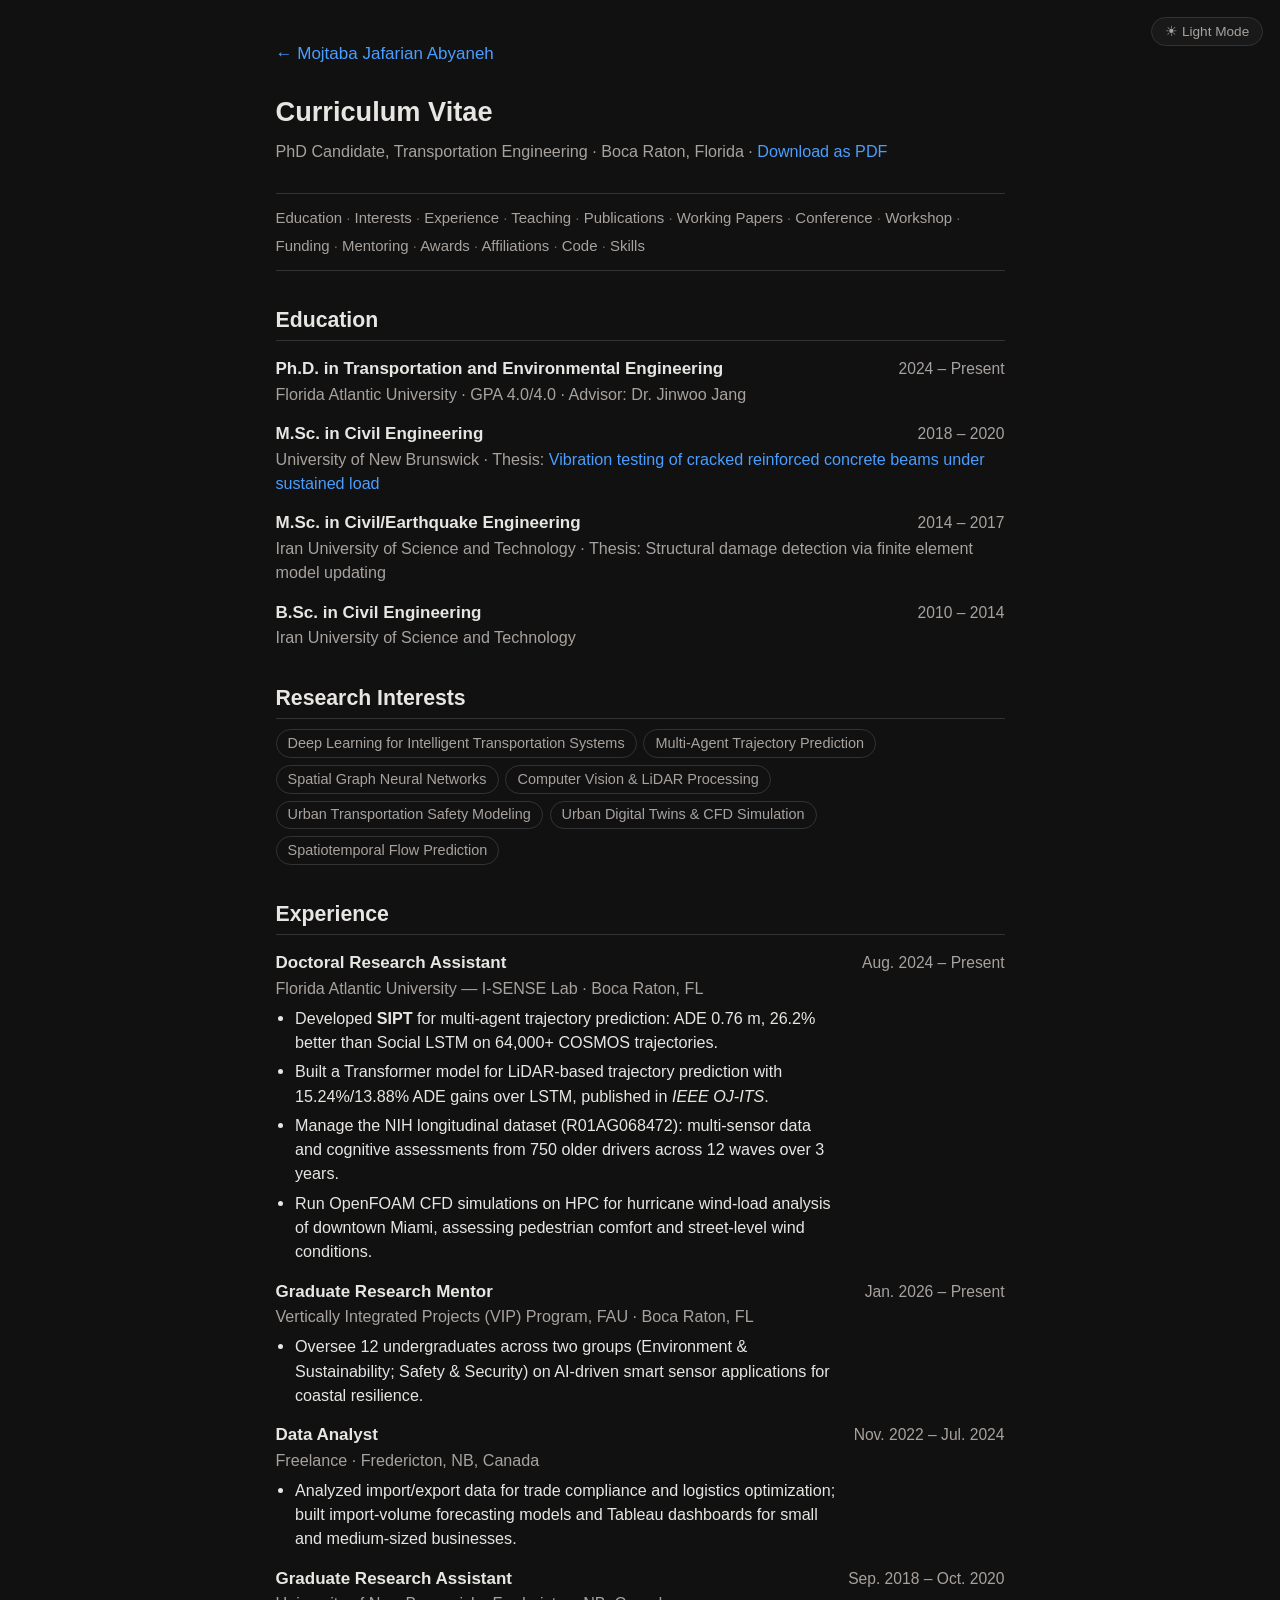
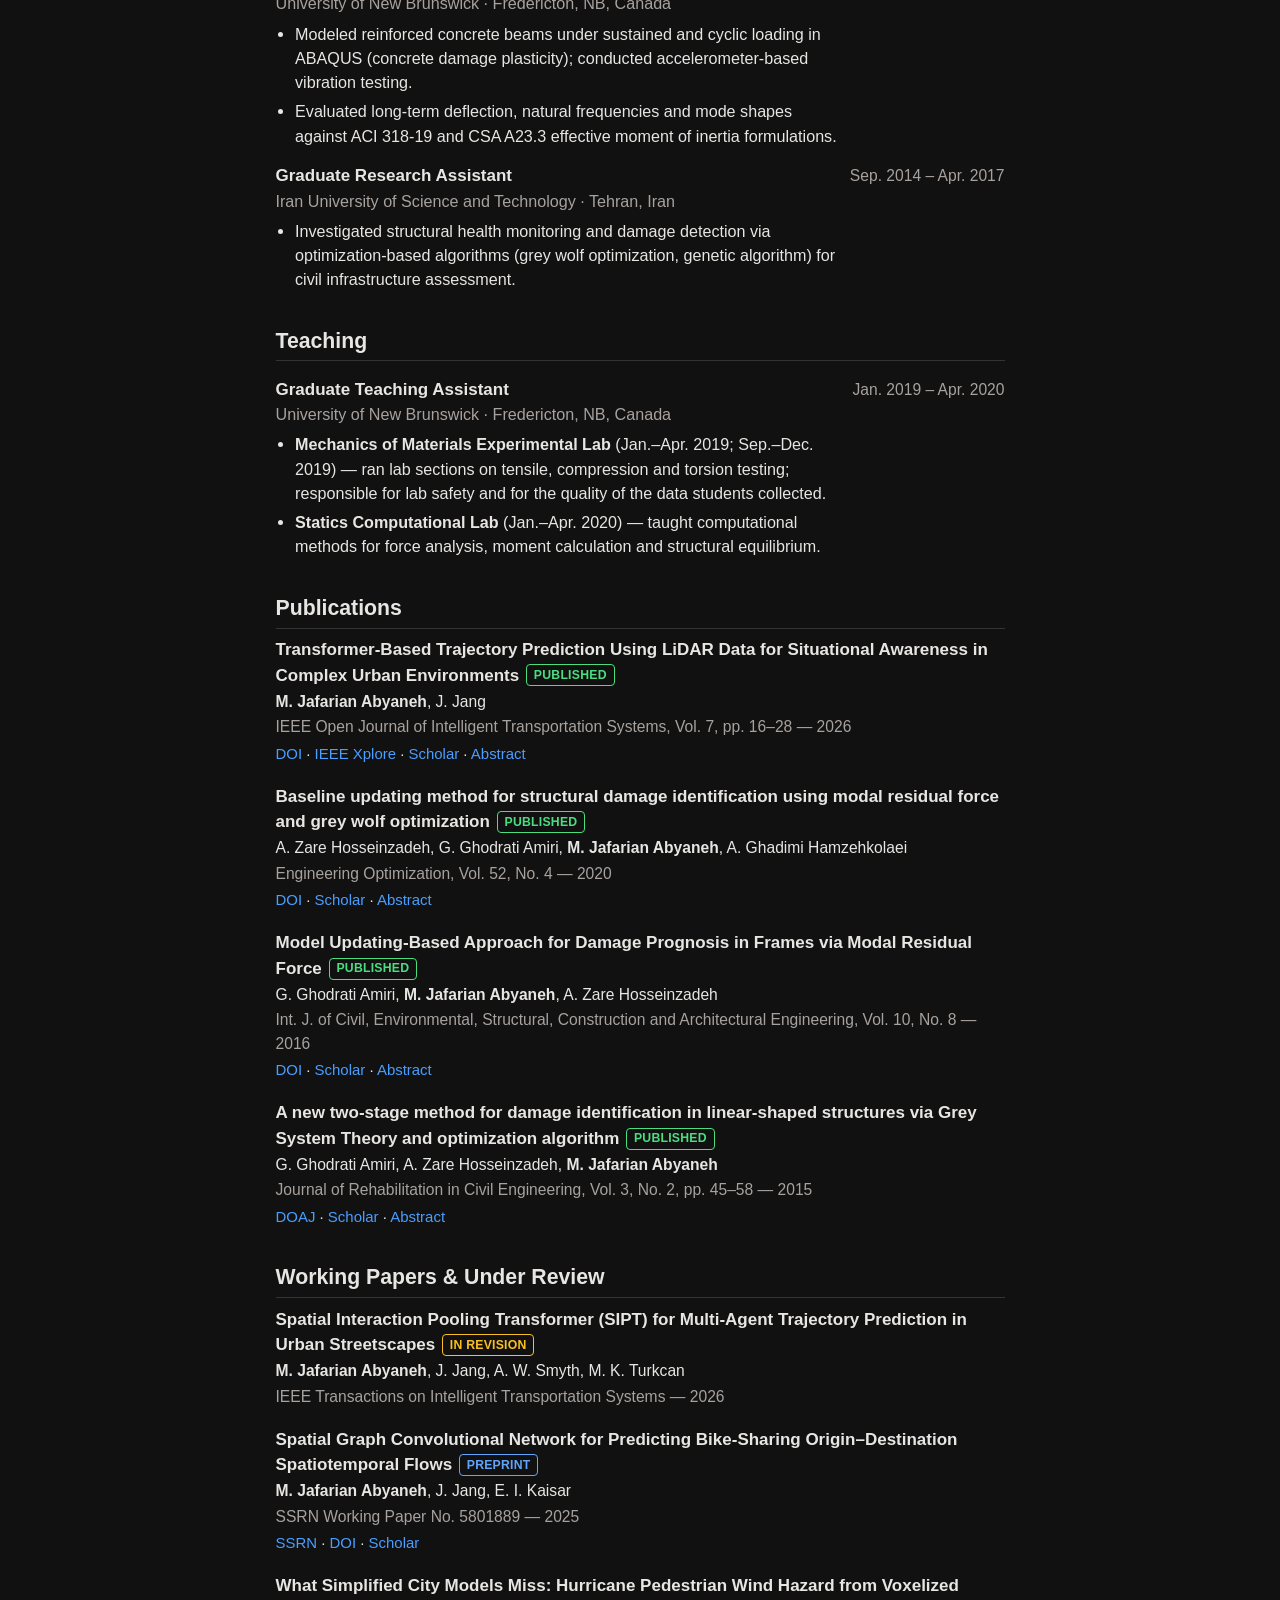
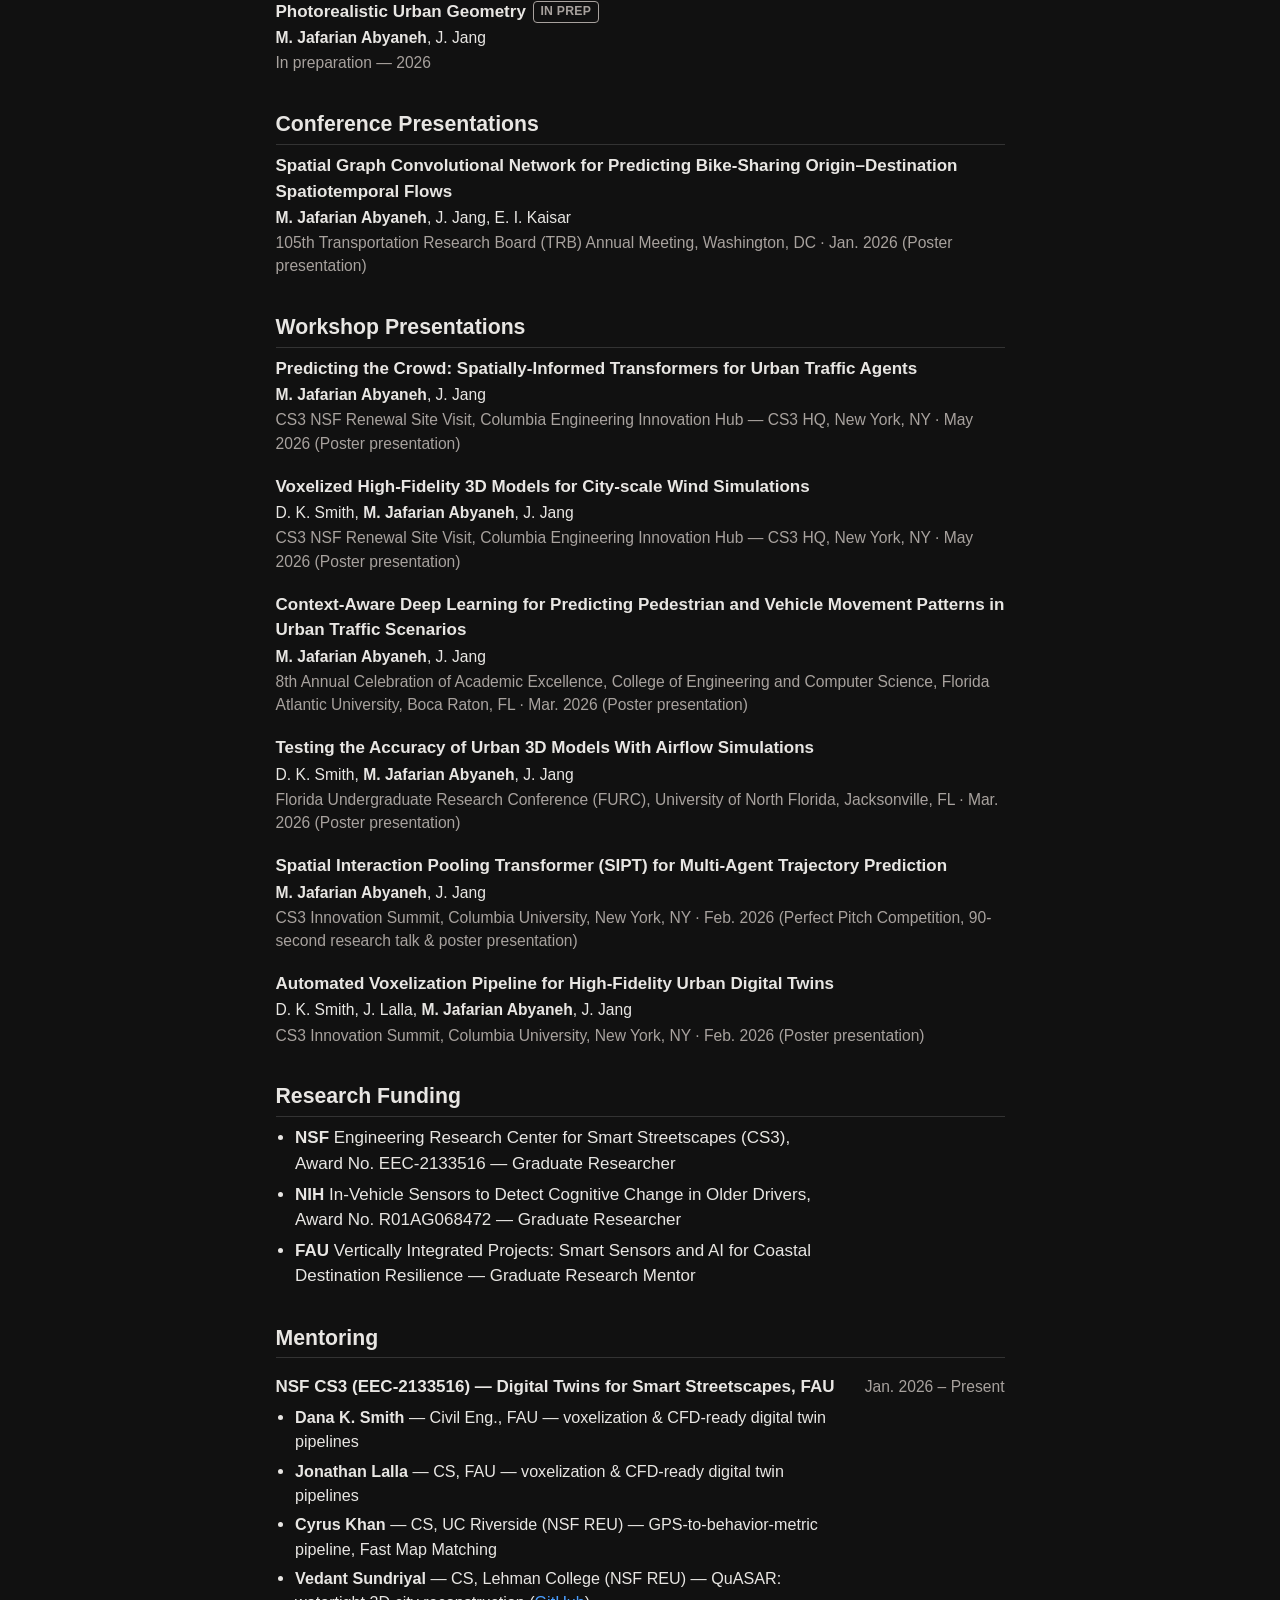
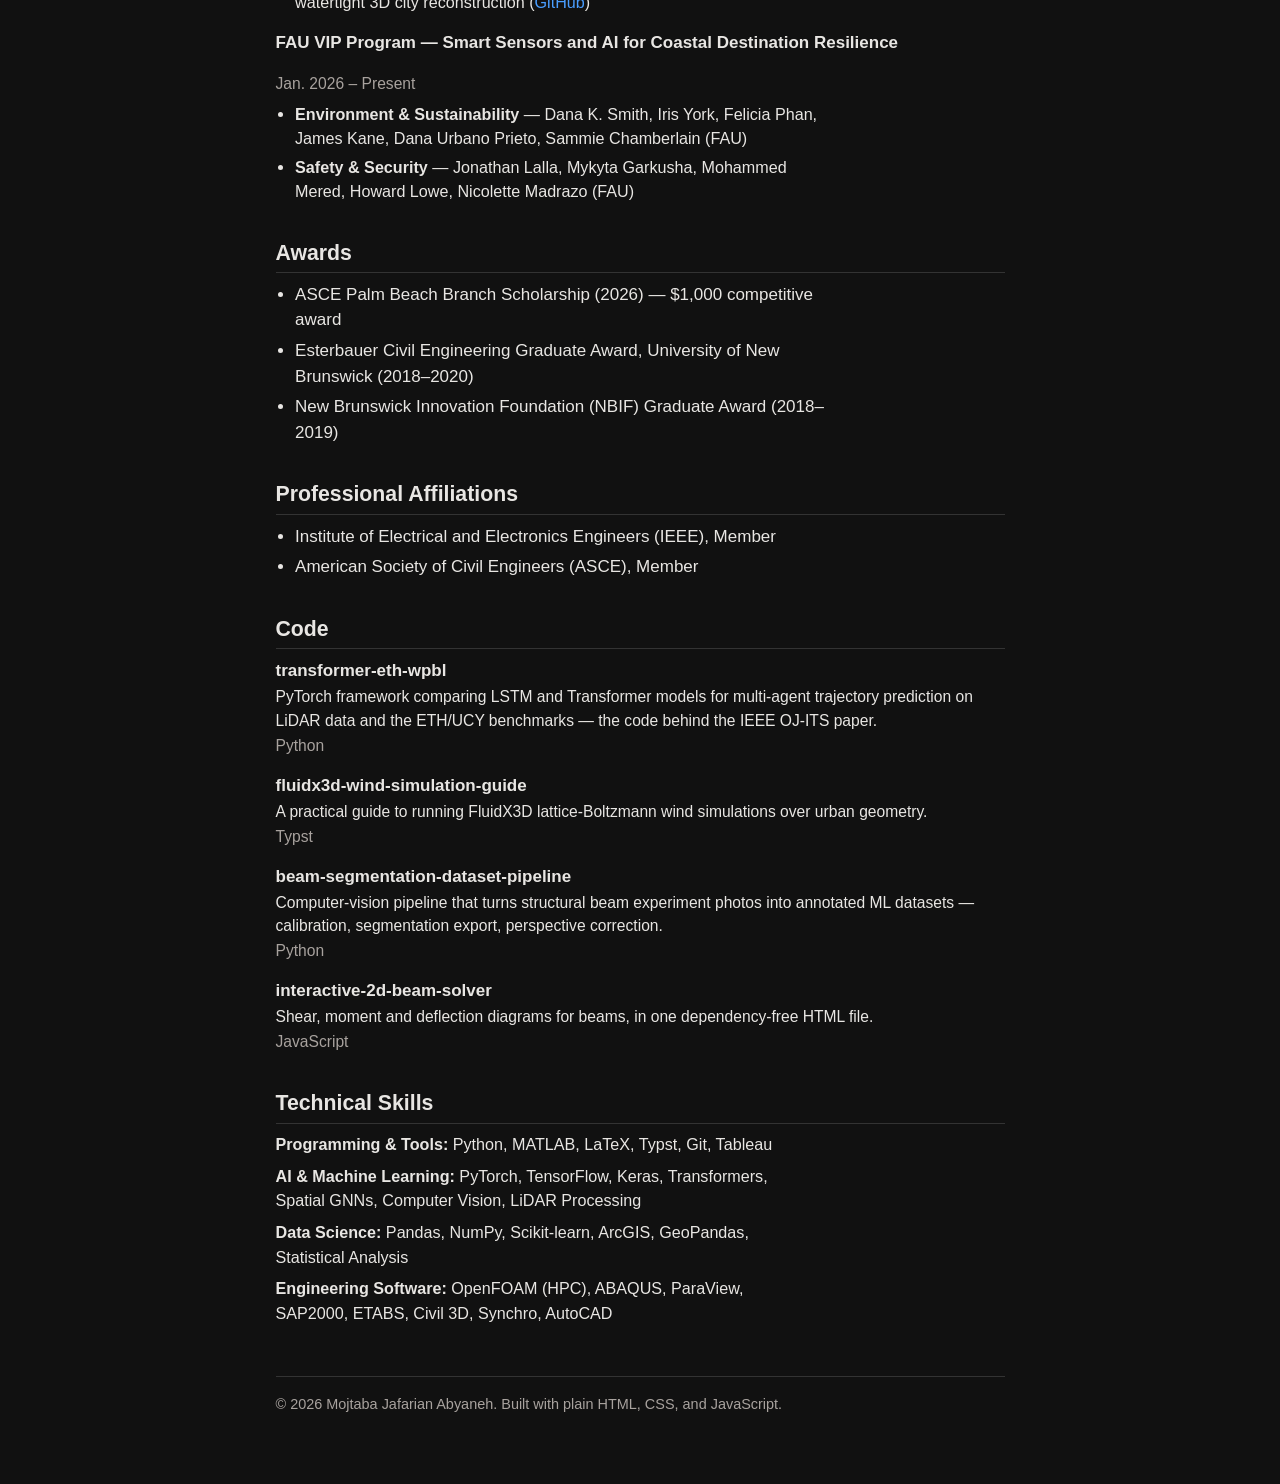
==== commit 8e7f8bfa: "Order the homepage as a funnel: research first, news below the papers" ====
--- a/cv/index.html
+++ b/cv/index.html
@@ -101,8 +101,7 @@
       <h1>Curriculum Vitae</h1>
       <p class="muted">PhD Candidate, Transportation Engineering &middot; Boca Raton, Florida &middot; <a href="../assets/cv.pdf">Download as PDF</a></p>
     </header>
-<nav class="sectionnav" aria-label="Sections"><a href="#interests">Interests</a><span class="sep"> &middot; </span><a href="#education">Education</a><span class="sep"> &middot; </span><a href="#experience">Experience</a><span class="sep"> &middot; </span><a href="#teaching">Teaching</a><span class="sep"> &middot; </span><a href="#publications">Publications</a><span class="sep"> &middot; </span><a href="#working-papers">Working Papers</a><span class="sep"> &middot; </span><a href="#conference">Conference</a><span class="sep"> &middot; </span><a href="#workshop">Workshop</a><span class="sep"> &middot; </span><a href="#funding">Funding</a><span class="sep"> &middot; </span><a href="#mentoring">Mentoring</a><span class="sep"> &middot; </span><a href="#awards">Awards</a><span class="sep"> &middot; </span><a href="#affiliations">Affiliations</a><span class="sep"> &middot; </span><a href="#code">Code</a><span class="sep"> &middot; </span><a href="#skills">Skills</a></nav>
-<section id="interests"><h2>Research Interests</h2><div class="tags"><span class="tag">Deep Learning for Intelligent Transportation Systems</span><span class="tag">Multi-Agent Trajectory Prediction</span><span class="tag">Spatial Graph Neural Networks</span><span class="tag">Computer Vision &amp; LiDAR Processing</span><span class="tag">Urban Transportation Safety Modeling</span><span class="tag">Urban Digital Twins &amp; CFD Simulation</span><span class="tag">Spatiotemporal Flow Prediction</span></div></section>
+<nav class="sectionnav" aria-label="Sections"><a href="#education">Education</a><span class="sep"> &middot; </span><a href="#interests">Interests</a><span class="sep"> &middot; </span><a href="#experience">Experience</a><span class="sep"> &middot; </span><a href="#teaching">Teaching</a><span class="sep"> &middot; </span><a href="#publications">Publications</a><span class="sep"> &middot; </span><a href="#working-papers">Working Papers</a><span class="sep"> &middot; </span><a href="#conference">Conference</a><span class="sep"> &middot; </span><a href="#workshop">Workshop</a><span class="sep"> &middot; </span><a href="#funding">Funding</a><span class="sep"> &middot; </span><a href="#mentoring">Mentoring</a><span class="sep"> &middot; </span><a href="#awards">Awards</a><span class="sep"> &middot; </span><a href="#affiliations">Affiliations</a><span class="sep"> &middot; </span><a href="#code">Code</a><span class="sep"> &middot; </span><a href="#skills">Skills</a></nav>
 <section id="education"><h2>Education</h2>
       <div class="entry">
         <div class="entry-head">
@@ -132,6 +131,7 @@
         </div>
         <div class="entry-org">Iran University of Science and Technology</div>
       </div></section>
+<section id="interests"><h2>Research Interests</h2><div class="tags"><span class="tag">Deep Learning for Intelligent Transportation Systems</span><span class="tag">Multi-Agent Trajectory Prediction</span><span class="tag">Spatial Graph Neural Networks</span><span class="tag">Computer Vision &amp; LiDAR Processing</span><span class="tag">Urban Transportation Safety Modeling</span><span class="tag">Urban Digital Twins &amp; CFD Simulation</span><span class="tag">Spatiotemporal Flow Prediction</span></div></section>
 <section id="experience"><h2>Experience</h2>
       <div class="entry">
         <div class="entry-head">
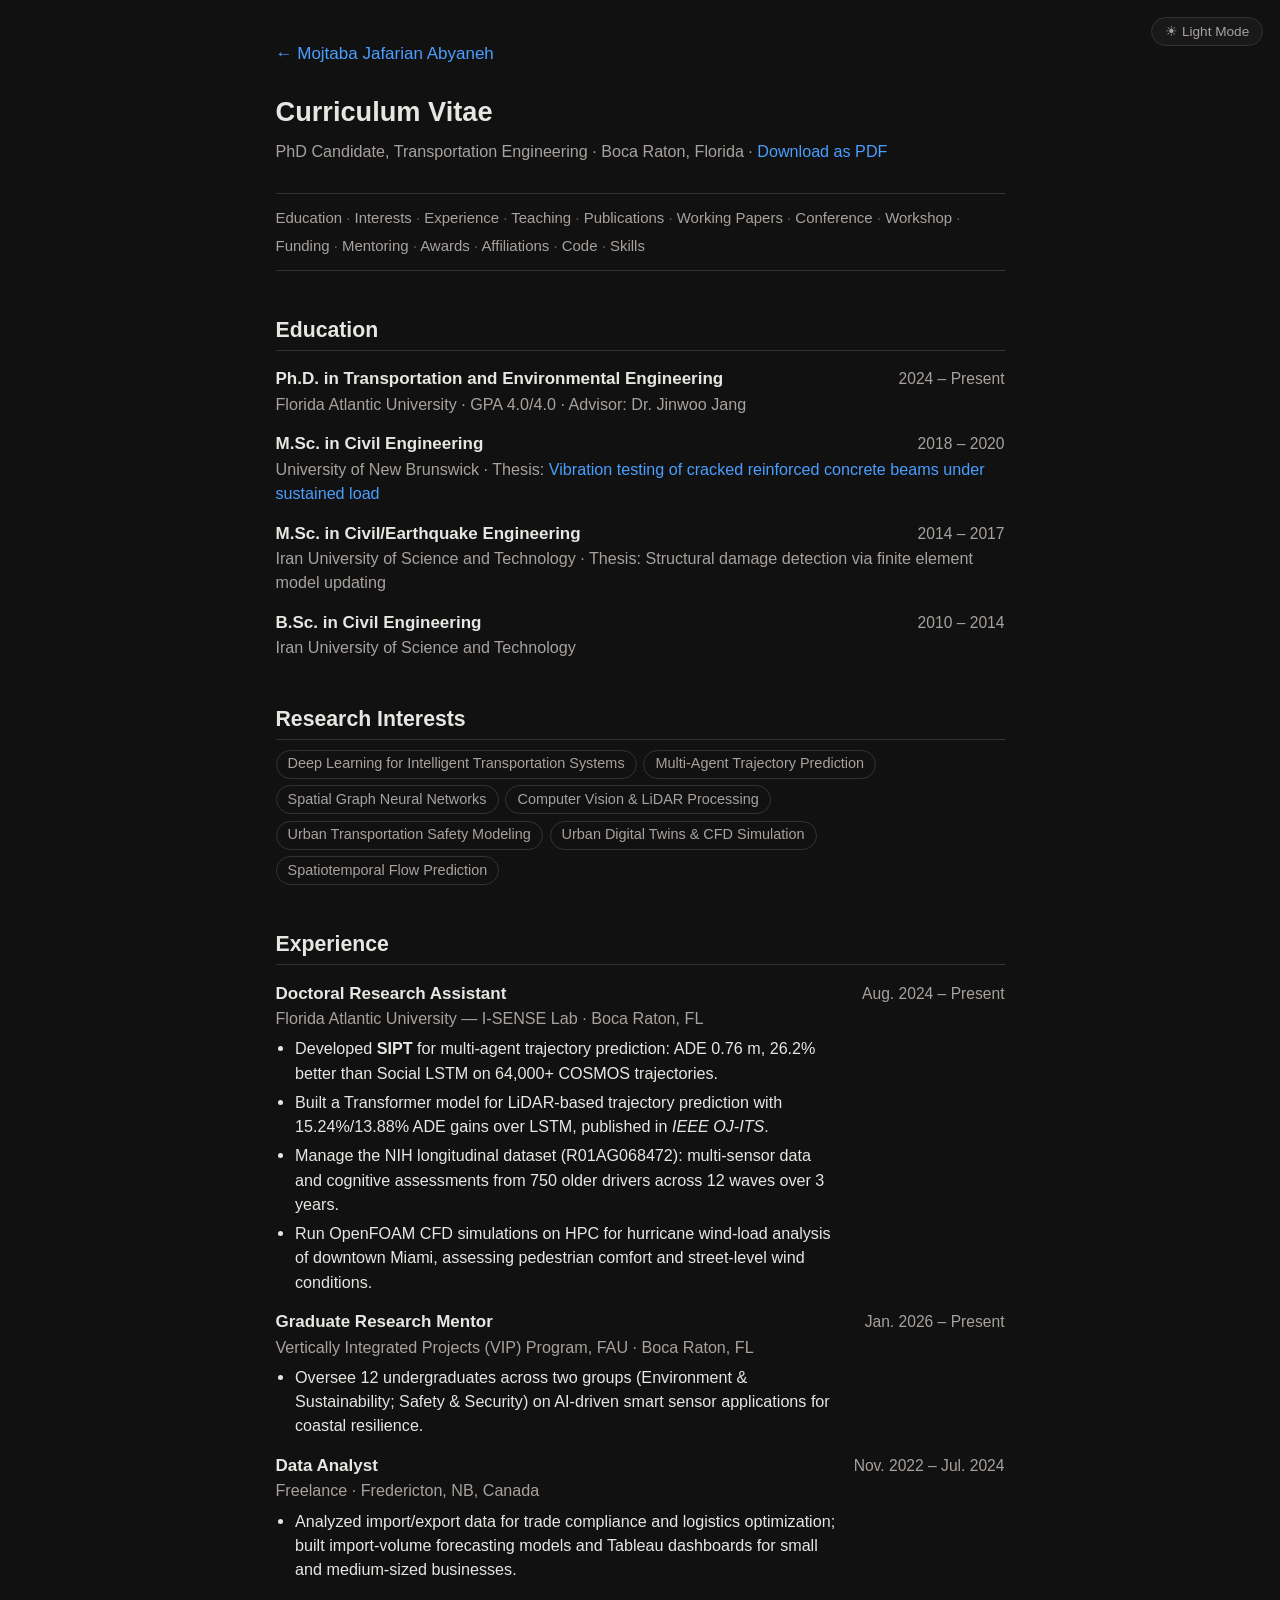
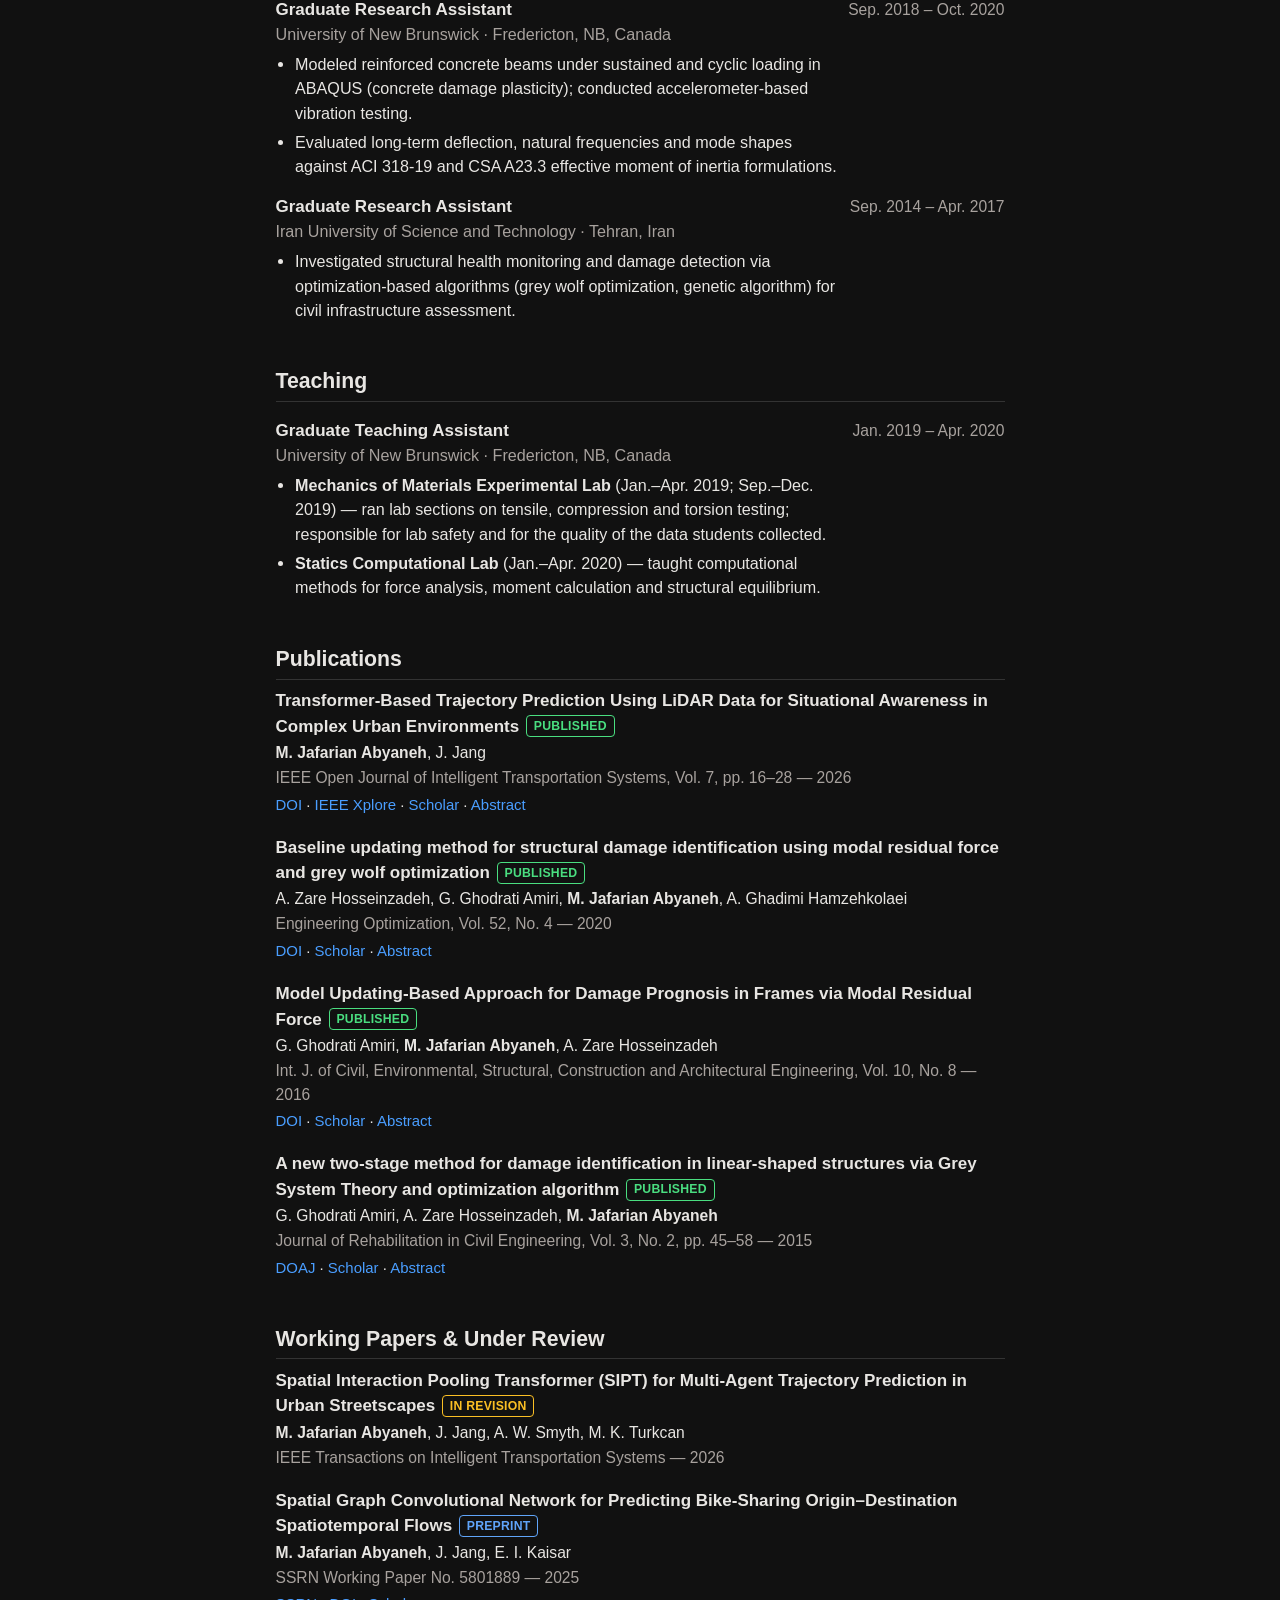
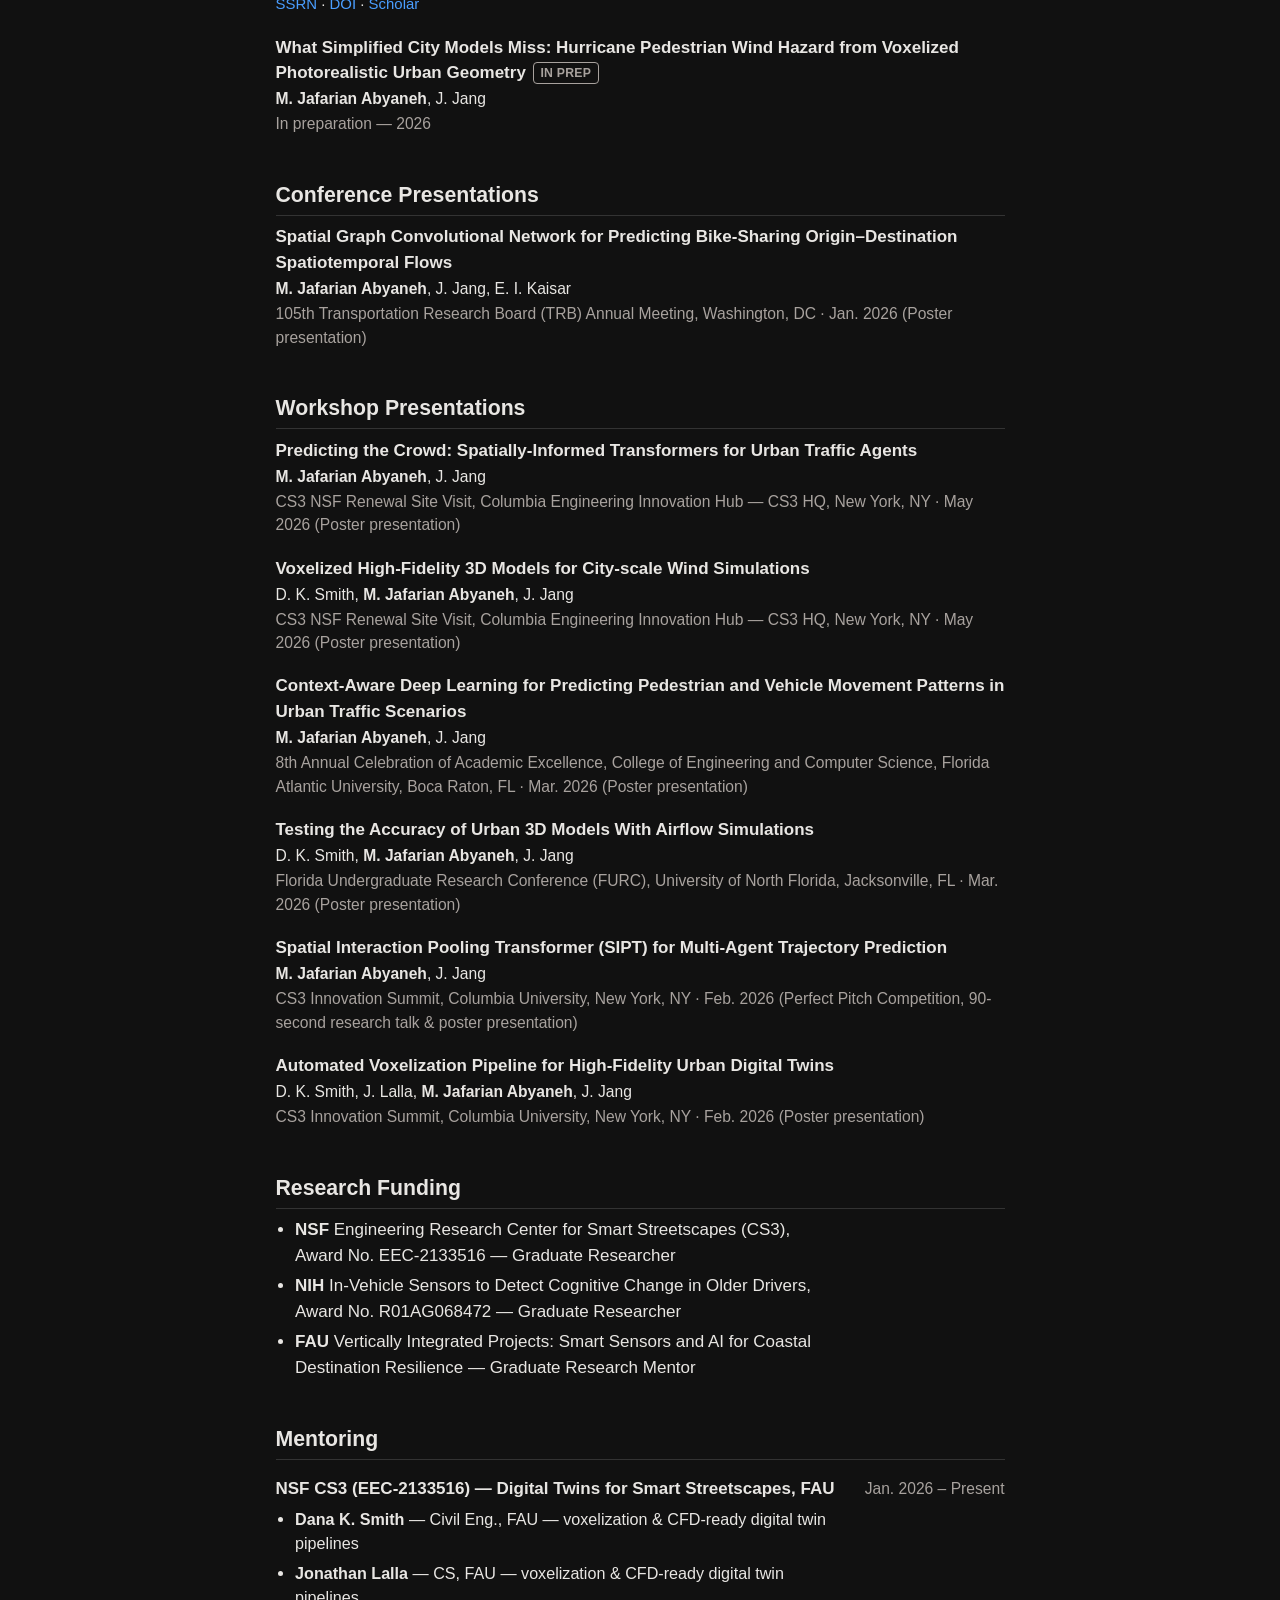
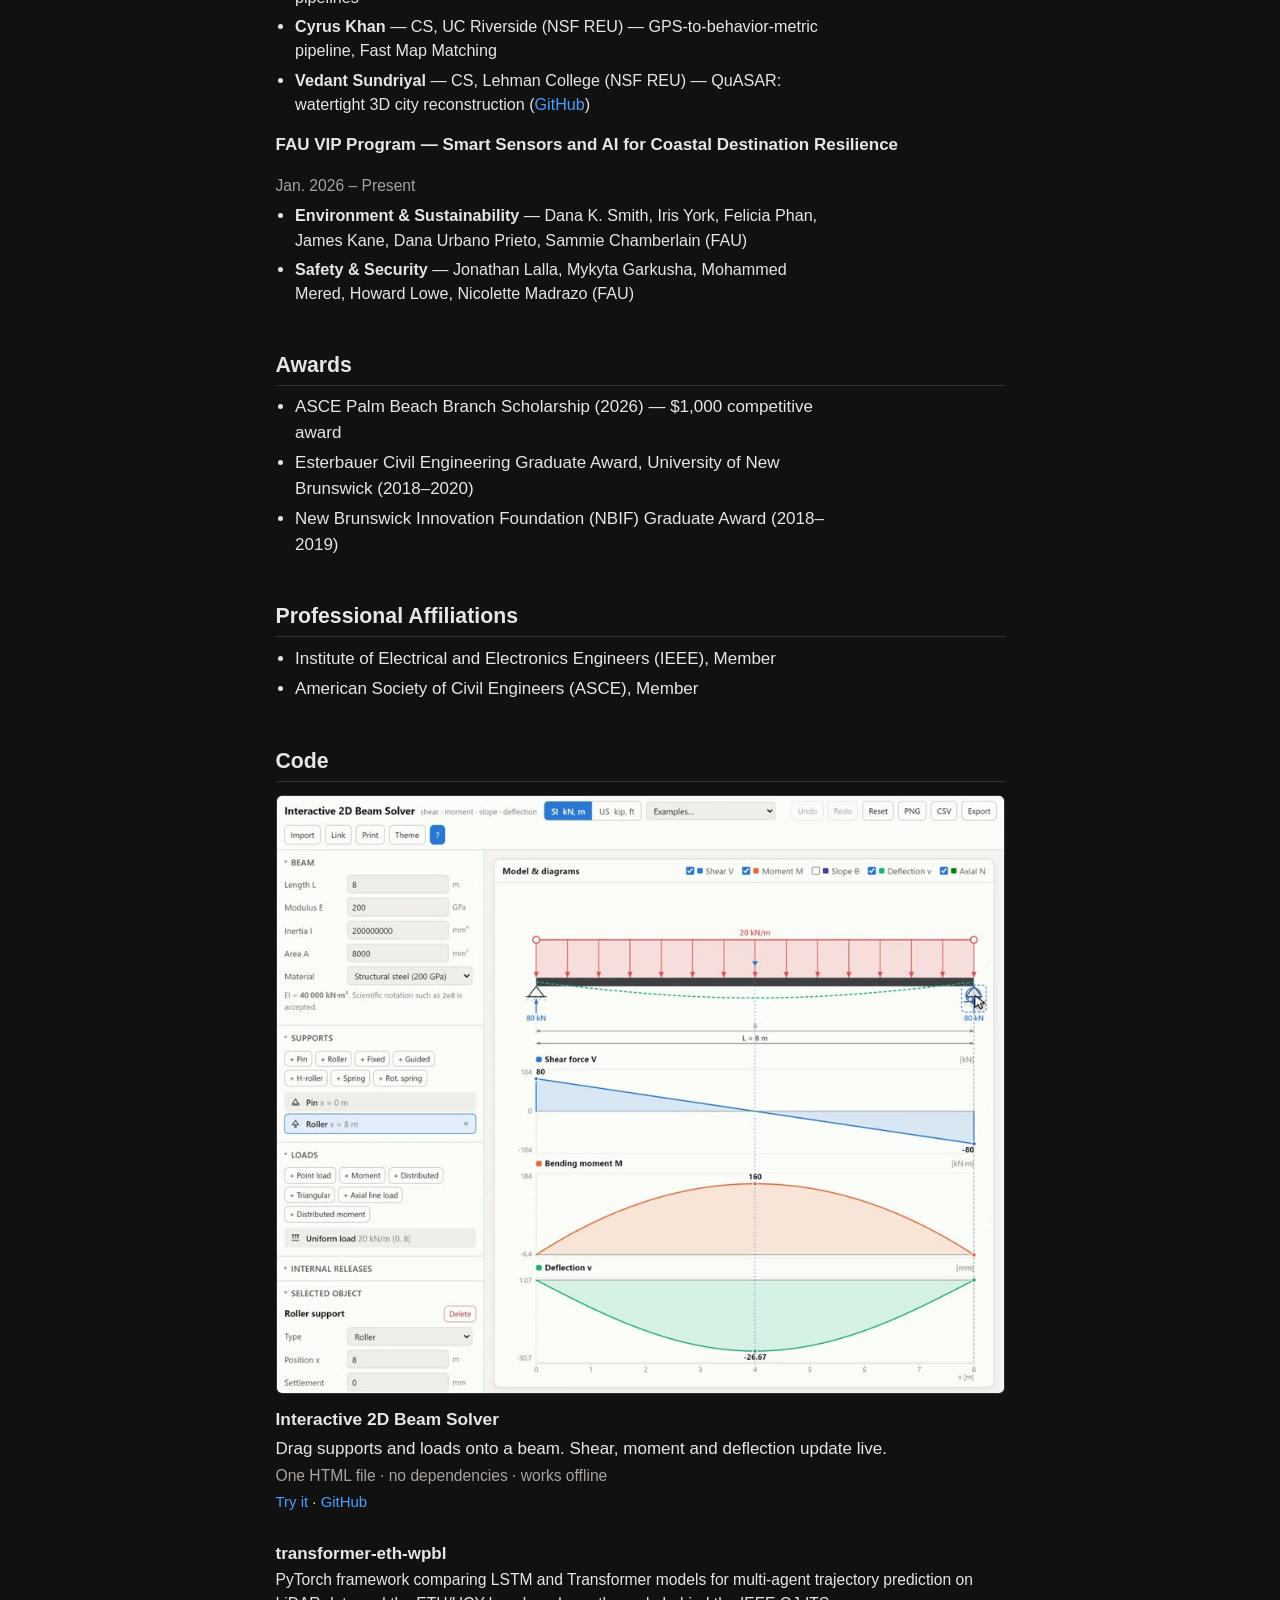
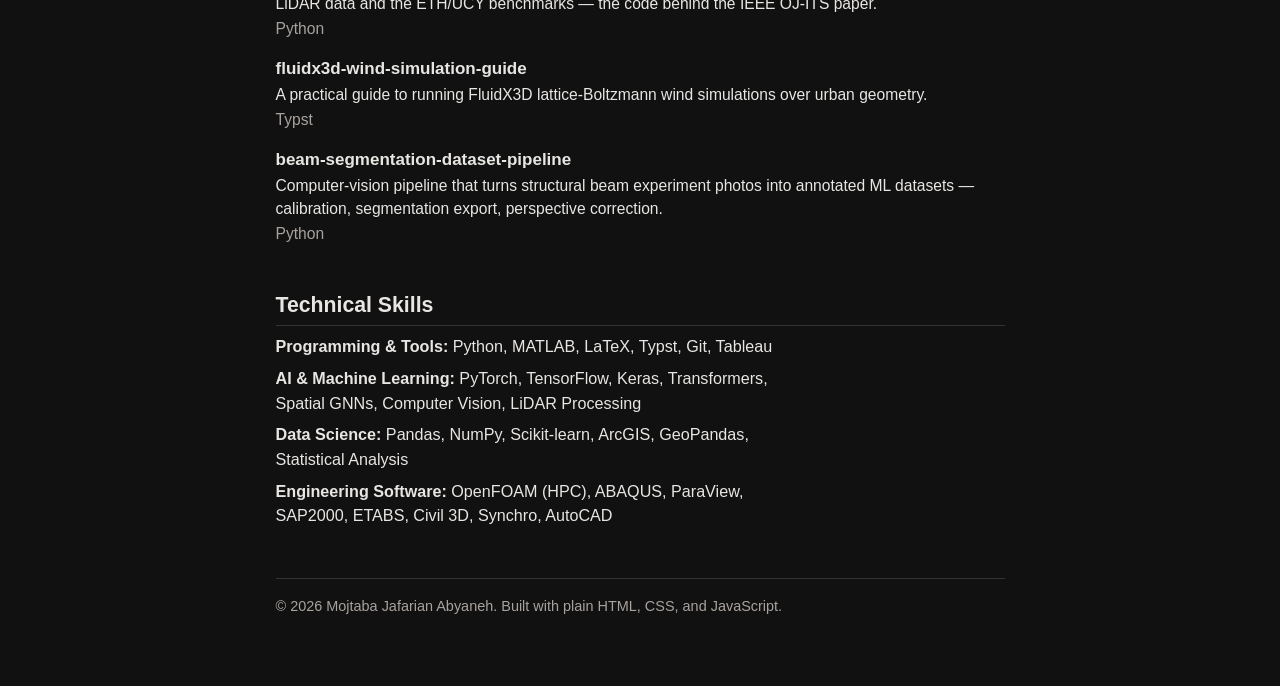
==== commit 599bfc2b: "Feature the 2D beam solver demo in Code; rule between research entries" ====
--- a/cv/index.html
+++ b/cv/index.html
@@ -25,7 +25,7 @@
     <meta name="twitter:image" content="https://mojtaba-ja.github.io/assets/profile.jpg" />
 
     <link rel="icon" href="data:image/svg+xml,<svg xmlns='http://www.w3.org/2000/svg' viewBox='0 0 100 100'><text y='.9em' font-size='90'>🚦</text></svg>" />
-    <link rel="stylesheet" href="../assets/style.css?v=1e5af479" />
+    <link rel="stylesheet" href="../assets/style.css?v=988655fa" />
 
     <script type="application/ld+json">
 {
@@ -281,7 +281,18 @@
       </div></section>
 <section id="awards"><h2>Awards</h2><ul><li>ASCE Palm Beach Branch Scholarship (2026) — $1,000 competitive award</li><li>Esterbauer Civil Engineering Graduate Award, University of New Brunswick (2018–2020)</li><li>New Brunswick Innovation Foundation (NBIF) Graduate Award (2018–2019)</li></ul></section>
 <section id="affiliations"><h2>Professional Affiliations</h2><ul><li>Institute of Electrical and Electronics Engineers (IEEE), Member</li><li>American Society of Civil Engineers (ASCE), Member</li></ul></section>
-<section id="code"><h2>Code</h2><ul class="repos">
+<section id="code"><h2>Code</h2>
+      <article class="tool">
+        <figure class="fig">
+          <video class="demo" src="../assets/img/beam-solver-demo.mp4" poster="../assets/img/beam-solver-poster.jpg"
+            width="900" height="740" aria-label="Screen recording: a support is dragged along a beam to create an overhang, a point load is dropped on, and a section marker sweeps across the shear, moment and deflection diagrams as they update."
+            autoplay muted loop playsinline preload="metadata"></video>
+        </figure>
+        <div class="pub-title">Interactive 2D Beam Solver</div>
+        <p class="hook">Drag supports and loads onto a beam. Shear, moment and deflection update live.</p>
+        <div class="pub-venue">One HTML file &middot; no dependencies &middot; works offline</div>
+        <div class="pub-links"><a href="https://mojtaba-ja.github.io/interactive-2d-beam-solver/" target="_blank" rel="noopener noreferrer">Try it</a><span class="sep"> &middot; </span><a href="https://github.com/mojtaba-ja/interactive-2d-beam-solver" target="_blank" rel="noopener noreferrer">GitHub</a></div>
+      </article><ul class="repos">
         <li>
           <div class="pub-title"><a href="https://github.com/mojtaba-ja/transformer-eth-wpbl" target="_blank" rel="noopener noreferrer">transformer-eth-wpbl</a></div>
           <div class="pub-authors">PyTorch framework comparing LSTM and Transformer models for multi-agent trajectory prediction on LiDAR data and the ETH/UCY benchmarks — the code behind the IEEE OJ-ITS paper.</div>
@@ -296,15 +307,10 @@
           <div class="pub-title"><a href="https://github.com/mojtaba-ja/beam-segmentation-dataset-pipeline" target="_blank" rel="noopener noreferrer">beam-segmentation-dataset-pipeline</a></div>
           <div class="pub-authors">Computer-vision pipeline that turns structural beam experiment photos into annotated ML datasets — calibration, segmentation export, perspective correction.</div>
           <div class="pub-venue">Python</div>
-        </li>
-        <li>
-          <div class="pub-title"><a href="https://github.com/mojtaba-ja/interactive-2d-beam-solver" target="_blank" rel="noopener noreferrer">interactive-2d-beam-solver</a></div>
-          <div class="pub-authors">Shear, moment and deflection diagrams for beams, in one dependency-free HTML file.</div>
-          <div class="pub-venue">JavaScript</div>
         </li></ul></section>
 <section id="skills"><h2>Technical Skills</h2><div class="skill-row"><span class="skill-group">Programming &amp; Tools:</span> Python, MATLAB, LaTeX, Typst, Git, Tableau</div><div class="skill-row"><span class="skill-group">AI &amp; Machine Learning:</span> PyTorch, TensorFlow, Keras, Transformers, Spatial GNNs, Computer Vision, LiDAR Processing</div><div class="skill-row"><span class="skill-group">Data Science:</span> Pandas, NumPy, Scikit-learn, ArcGIS, GeoPandas, Statistical Analysis</div><div class="skill-row"><span class="skill-group">Engineering Software:</span> OpenFOAM (HPC), ABAQUS, ParaView, SAP2000, ETABS, Civil 3D, Synchro, AutoCAD</div></section>
 <footer>&copy; 2026 Mojtaba Jafarian Abyaneh. Built with plain HTML, CSS, and JavaScript.</footer>
     </main>
-    <script src="../assets/site.js?v=9cef80e1"></script>
+    <script src="../assets/site.js?v=24590b5b"></script>
   </body>
 </html>
--- a/assets/style.css
+++ b/assets/style.css
@@ -82,7 +82,7 @@
 h2 {
   font-size: 1.25rem;
   border-bottom: 1px solid var(--rule);
-  margin-top: 2rem;
+  margin-top: 2.6rem;
   margin-bottom: .5rem;
   padding-bottom: 3px;
 }
@@ -292,6 +292,28 @@
 .stat-value { font-size: 1.25rem; font-weight: 600; line-height: 1.2; }
 .stat-label { color: var(--muted); font-size: .82rem; margin-top: .15rem; }
 
+/* A hairline between research entries. Sections already announce themselves
+   with a ruled h2 — a second rule between them would make the page look like a
+   spreadsheet — but two projects in a row are long blocks with nothing between
+   them but air, and that is where a reader loses the boundary. */
+.project + .project {
+  border-top: 1px solid var(--rule);
+  padding-top: 1.6rem;
+}
+
+/* The featured tool: the video is the argument, the text is the caption. */
+.tool { margin: .75rem 0 1.6rem; }
+.tool .pub-title { font-size: 1.02rem; margin-top: .1rem; }
+.tool .hook { margin: .2rem 0 .15rem; }
+video.demo {
+  display: block;
+  width: 100%;
+  height: auto;
+  border: 1px solid var(--rule);
+  border-radius: 6px;
+  background: var(--card);
+}
+
 /* ---------- Code ---------- */
 ul.repos { list-style: none; padding-left: 0; }
 ul.repos > li { margin: 0 0 .9rem 0; }
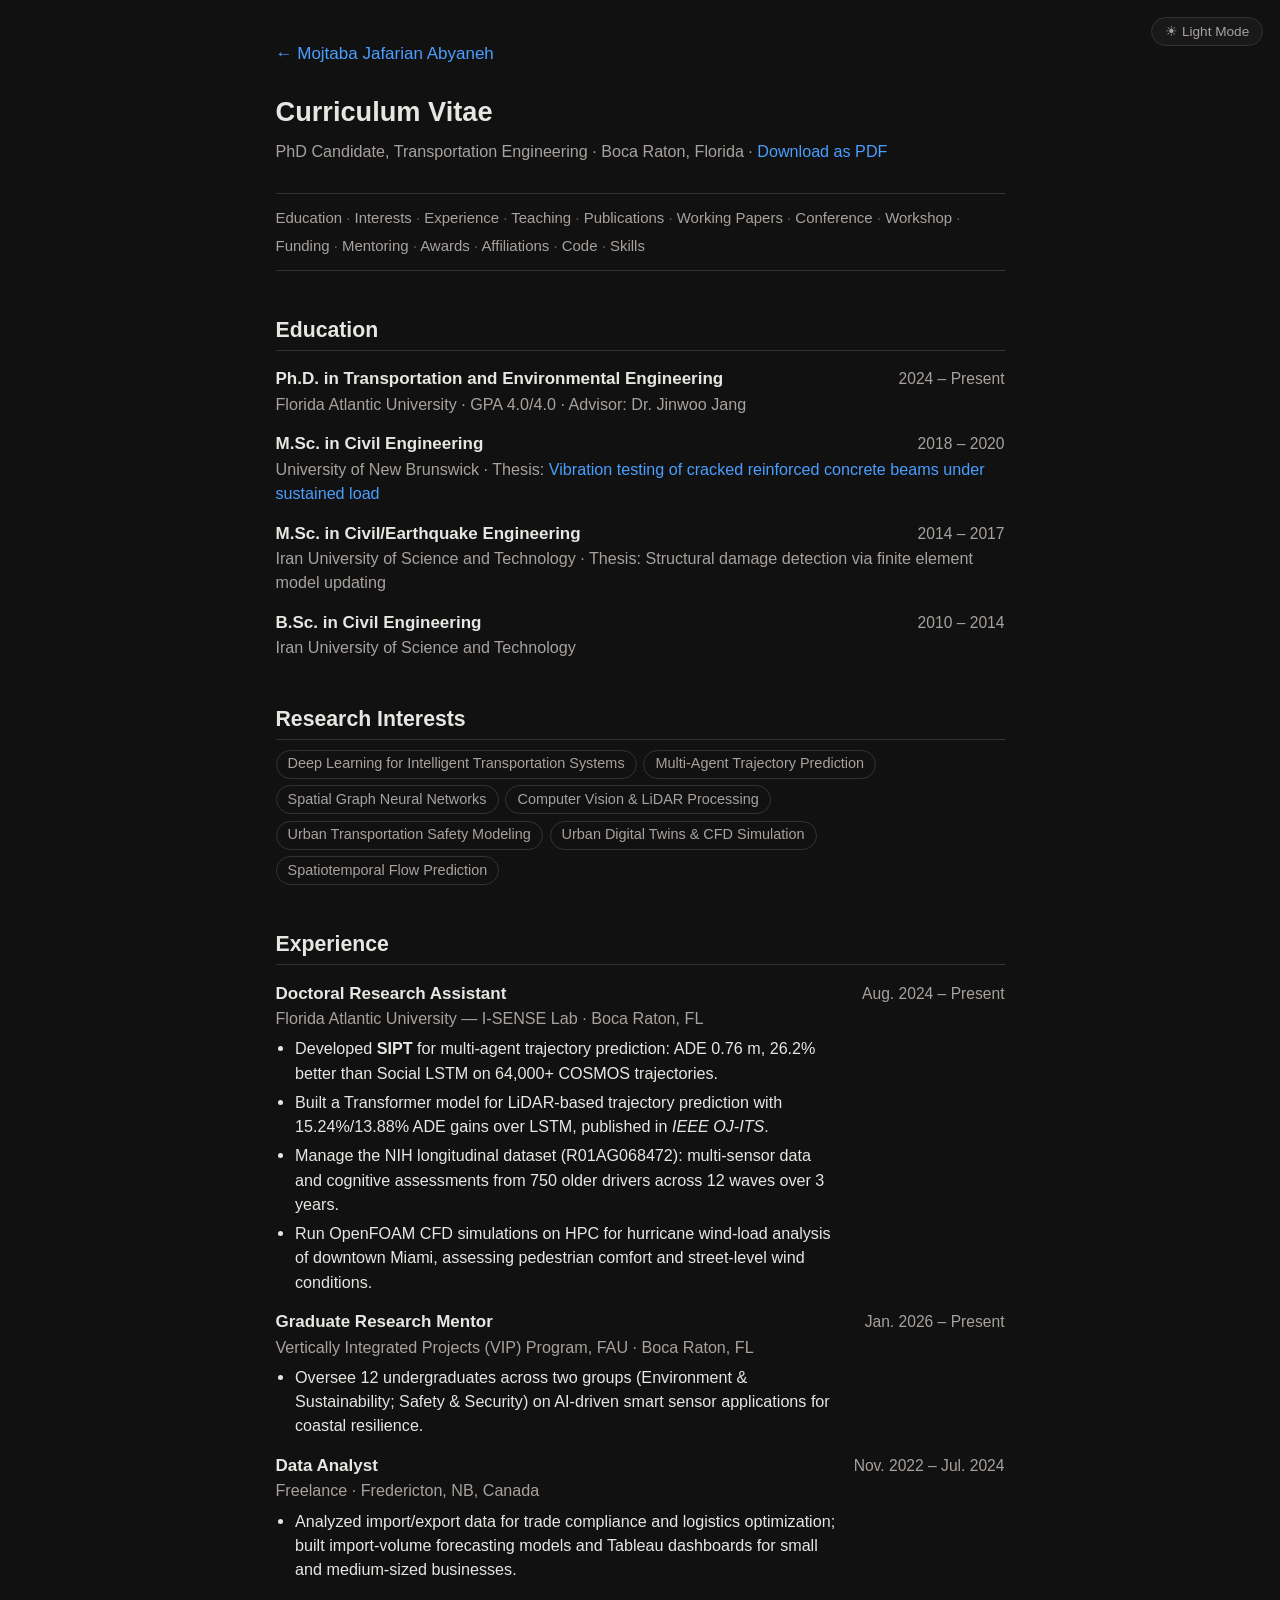
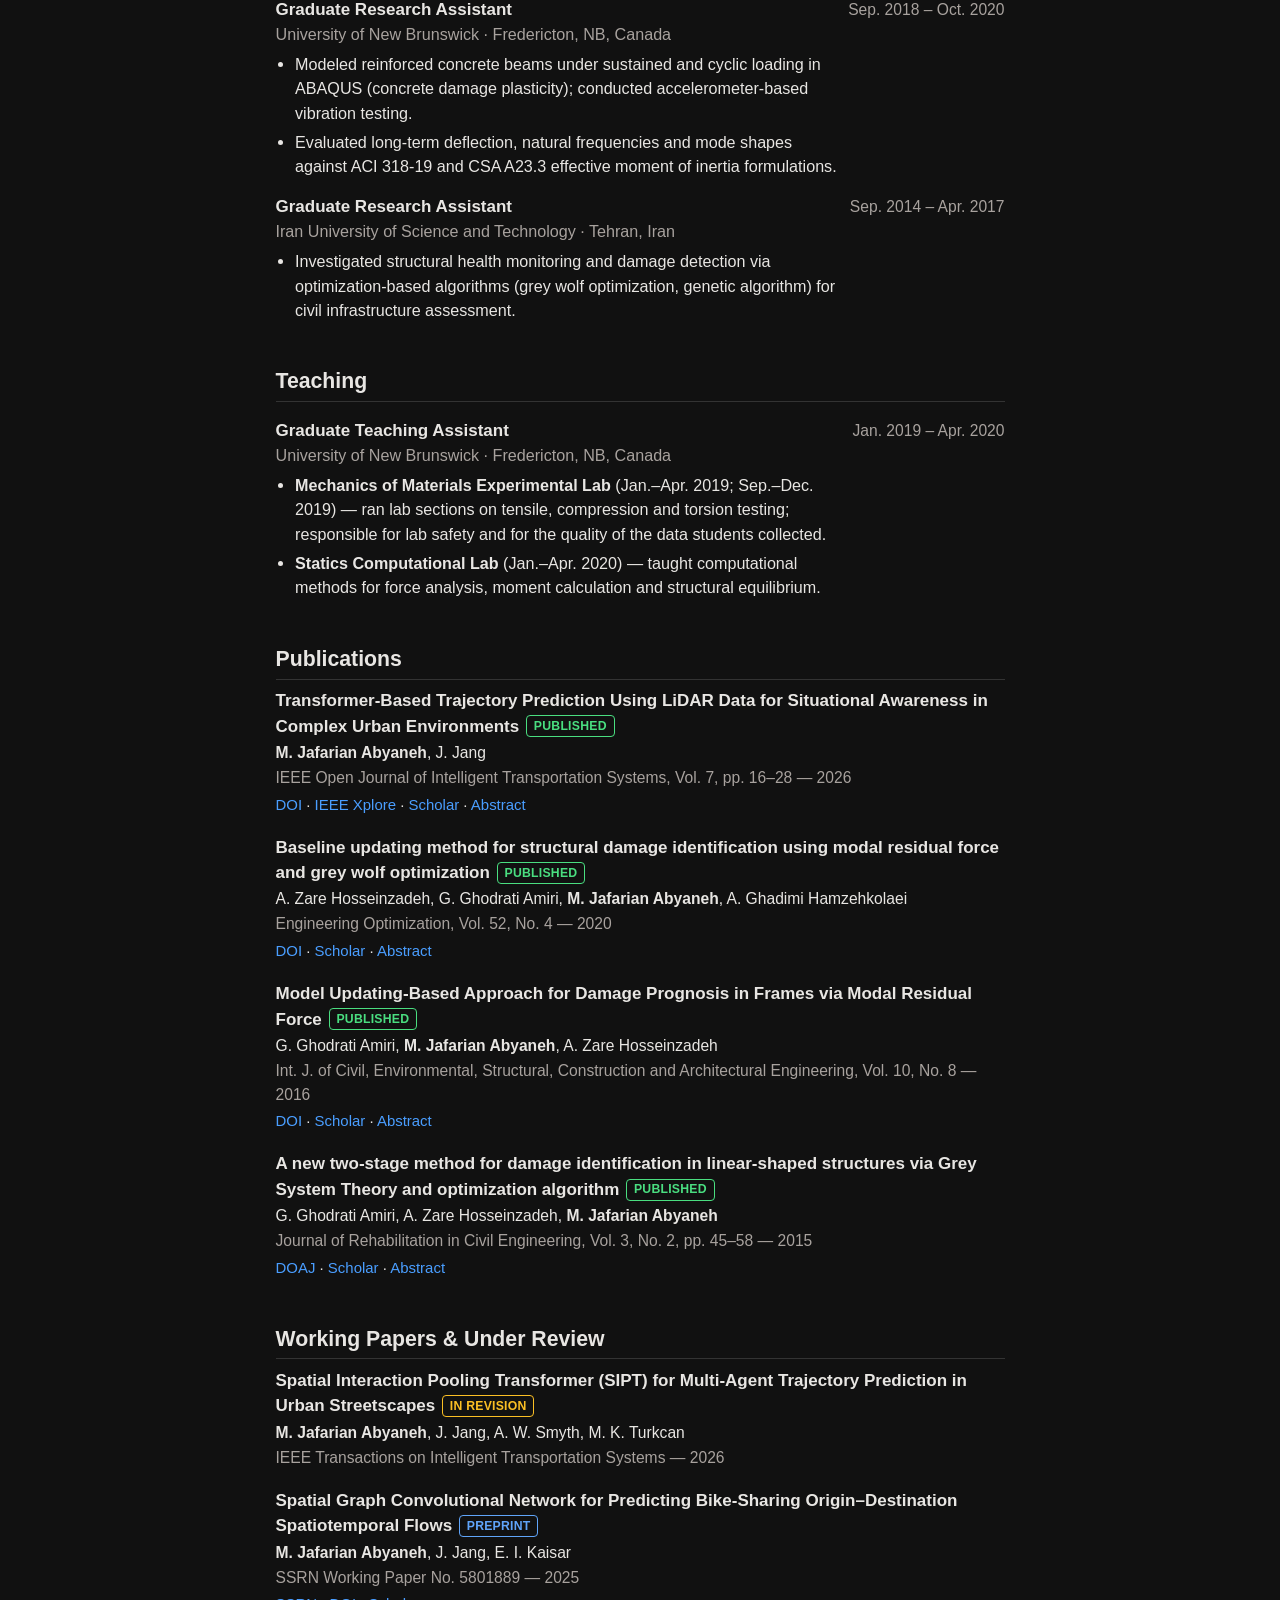
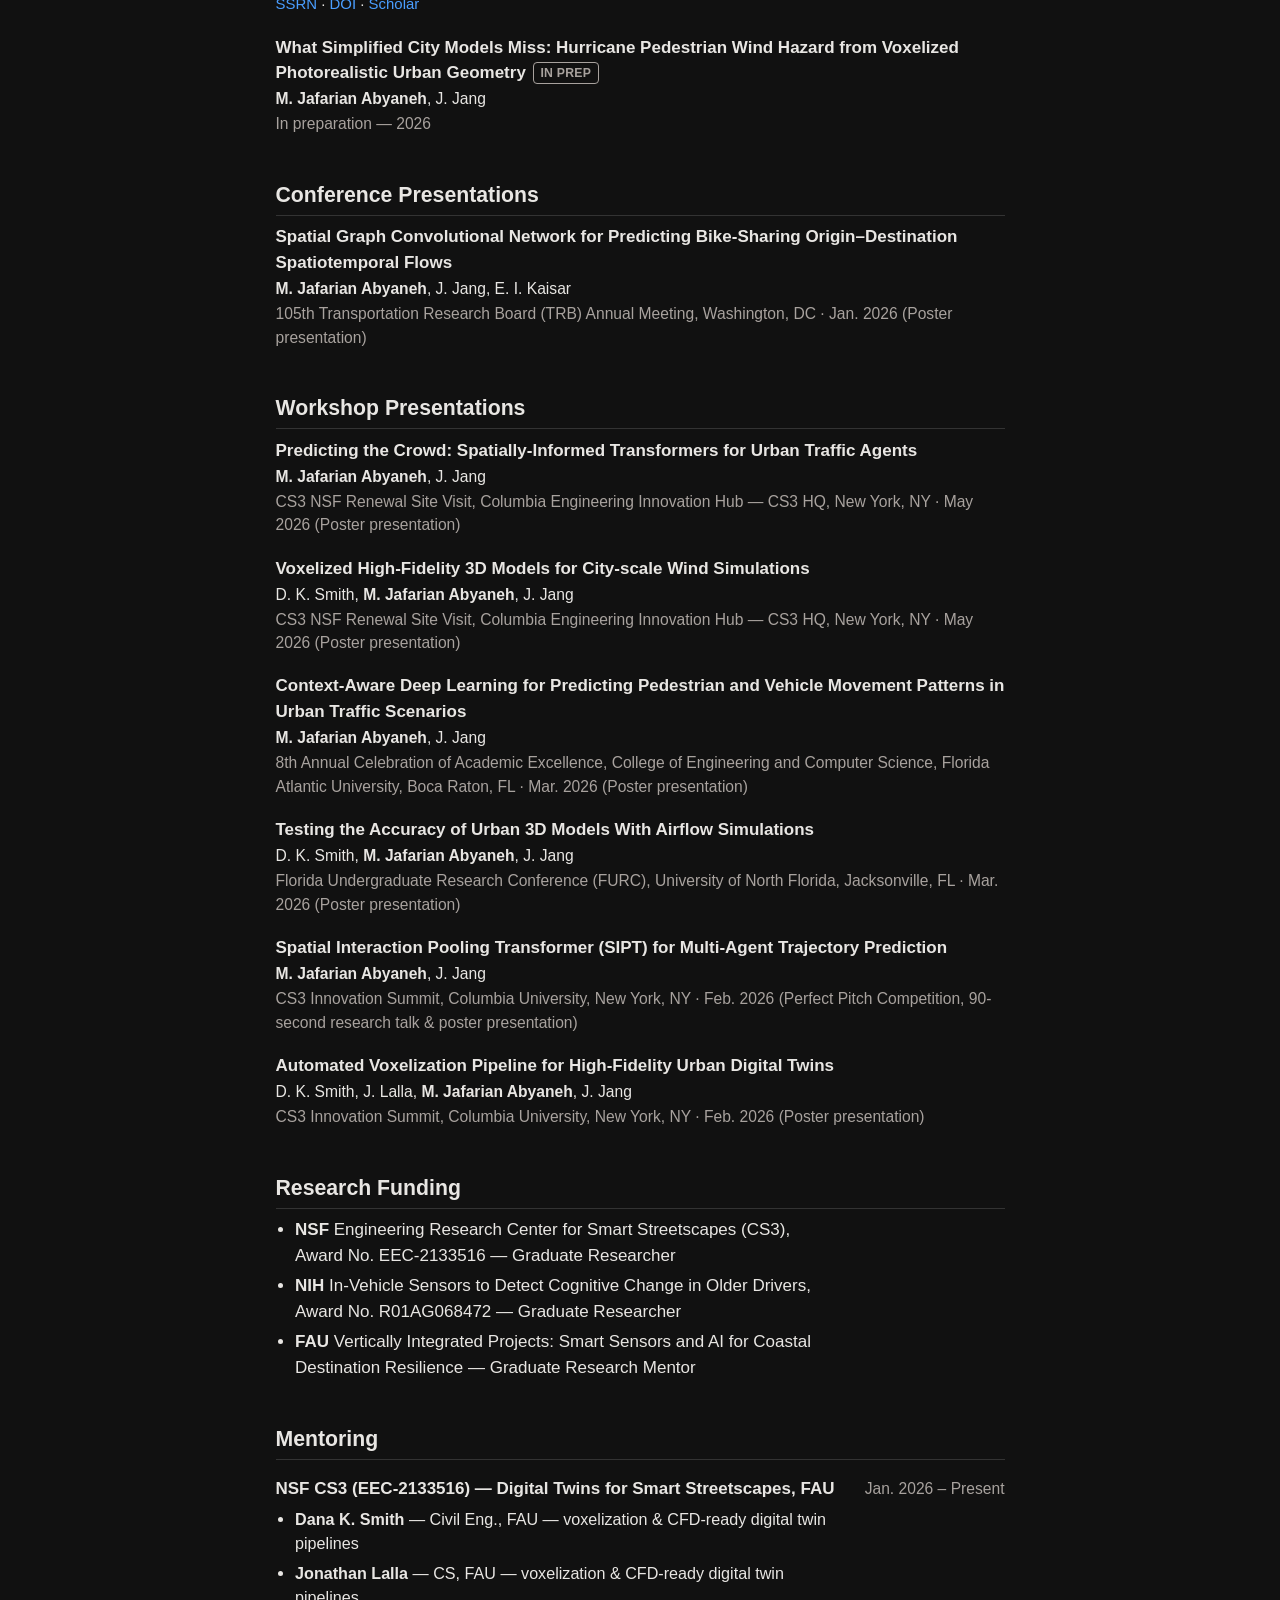
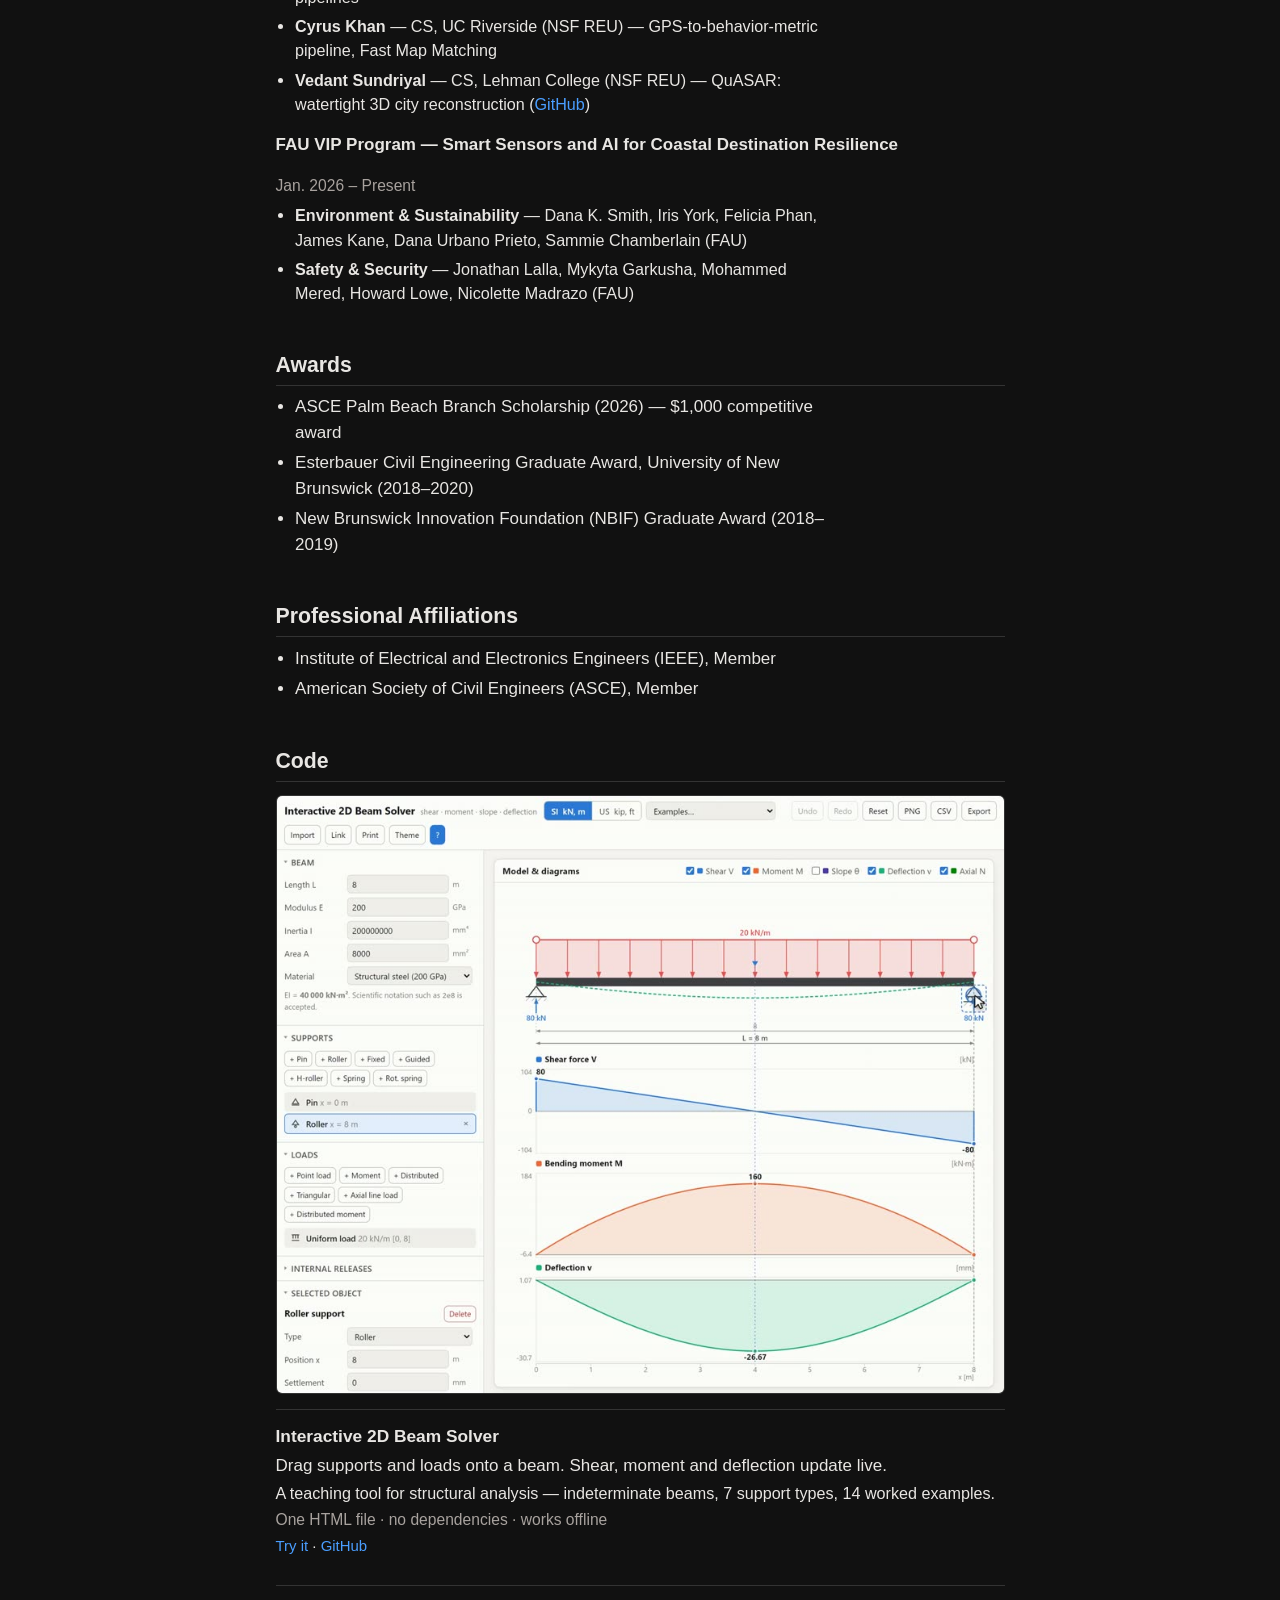
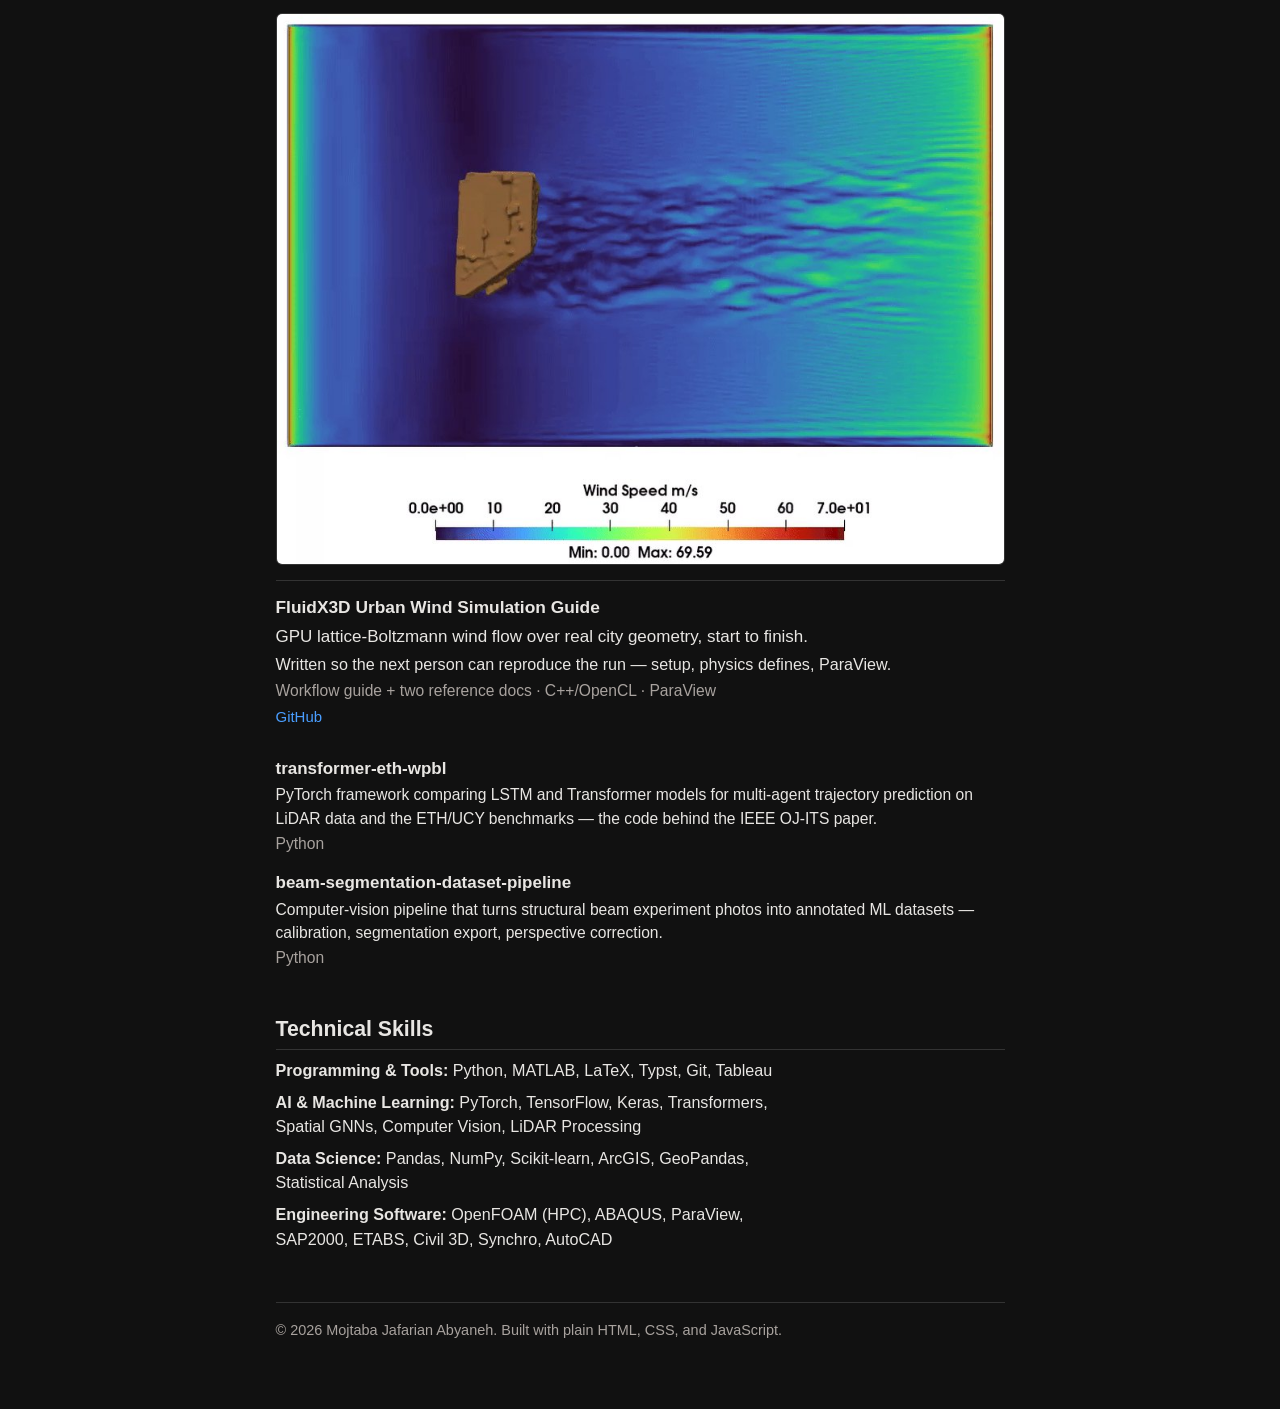
==== commit 0690f3bc: "Add the FluidX3D wind animation; describe what each tool is for" ====
--- a/cv/index.html
+++ b/cv/index.html
@@ -25,7 +25,7 @@
     <meta name="twitter:image" content="https://mojtaba-ja.github.io/assets/profile.jpg" />
 
     <link rel="icon" href="data:image/svg+xml,<svg xmlns='http://www.w3.org/2000/svg' viewBox='0 0 100 100'><text y='.9em' font-size='90'>🚦</text></svg>" />
-    <link rel="stylesheet" href="../assets/style.css?v=988655fa" />
+    <link rel="stylesheet" href="../assets/style.css?v=4f04f0b4" />
 
     <script type="application/ld+json">
 {
@@ -290,18 +290,26 @@
         </figure>
         <div class="pub-title">Interactive 2D Beam Solver</div>
         <p class="hook">Drag supports and loads onto a beam. Shear, moment and deflection update live.</p>
+        <div class="tool-note">A teaching tool for structural analysis — indeterminate beams, 7 support types, 14 worked examples.</div>
         <div class="pub-venue">One HTML file &middot; no dependencies &middot; works offline</div>
         <div class="pub-links"><a href="https://mojtaba-ja.github.io/interactive-2d-beam-solver/" target="_blank" rel="noopener noreferrer">Try it</a><span class="sep"> &middot; </span><a href="https://github.com/mojtaba-ja/interactive-2d-beam-solver" target="_blank" rel="noopener noreferrer">GitHub</a></div>
+      </article>
+      <article class="tool">
+        <figure class="fig">
+          <video class="demo" src="../assets/img/urban-wind-demo.mp4" poster="../assets/img/urban-wind-poster.jpg"
+            width="900" height="682" aria-label="Simulated wind speed at pedestrian level around a building in West Palm Beach: fast flow at the edges of the domain, a slow wake trailing downwind of the block, with a colour bar from 0 to 70 metres per second."
+            autoplay muted loop playsinline preload="metadata"></video>
+        </figure>
+        <div class="pub-title">FluidX3D Urban Wind Simulation Guide</div>
+        <p class="hook">GPU lattice-Boltzmann wind flow over real city geometry, start to finish.</p>
+        <div class="tool-note">Written so the next person can reproduce the run — setup, physics defines, ParaView.</div>
+        <div class="pub-venue">Workflow guide + two reference docs &middot; C++/OpenCL &middot; ParaView</div>
+        <div class="pub-links"><a href="https://github.com/mojtaba-ja/fluidx3d-wind-simulation-guide" target="_blank" rel="noopener noreferrer">GitHub</a></div>
       </article><ul class="repos">
         <li>
           <div class="pub-title"><a href="https://github.com/mojtaba-ja/transformer-eth-wpbl" target="_blank" rel="noopener noreferrer">transformer-eth-wpbl</a></div>
           <div class="pub-authors">PyTorch framework comparing LSTM and Transformer models for multi-agent trajectory prediction on LiDAR data and the ETH/UCY benchmarks — the code behind the IEEE OJ-ITS paper.</div>
           <div class="pub-venue">Python</div>
-        </li>
-        <li>
-          <div class="pub-title"><a href="https://github.com/mojtaba-ja/fluidx3d-wind-simulation-guide" target="_blank" rel="noopener noreferrer">fluidx3d-wind-simulation-guide</a></div>
-          <div class="pub-authors">A practical guide to running FluidX3D lattice-Boltzmann wind simulations over urban geometry.</div>
-          <div class="pub-venue">Typst</div>
         </li>
         <li>
           <div class="pub-title"><a href="https://github.com/mojtaba-ja/beam-segmentation-dataset-pipeline" target="_blank" rel="noopener noreferrer">beam-segmentation-dataset-pipeline</a></div>
--- a/assets/style.css
+++ b/assets/style.css
@@ -303,6 +303,18 @@
 
 /* The featured tool: the video is the argument, the text is the caption. */
 .tool { margin: .75rem 0 1.6rem; }
+/* A rule between the animation and the words about it: the video already has a
+   border of its own, so this sits a clear gap below it and reads as a divider
+   rather than a doubled edge. */
+.tool figure.fig {
+  margin-bottom: .8rem;
+  padding-bottom: .85rem;
+  border-bottom: 1px solid var(--rule);
+}
+.tool-note { font-size: .95rem; margin: .1rem 0 .15rem; }
+/* Same hairline logic as the research entries: two demo blocks in a row need a
+   boundary, the first one does not. */
+.tool + .tool { border-top: 1px solid var(--rule); padding-top: 1.6rem; }
 .tool .pub-title { font-size: 1.02rem; margin-top: .1rem; }
 .tool .hook { margin: .2rem 0 .15rem; }
 video.demo {
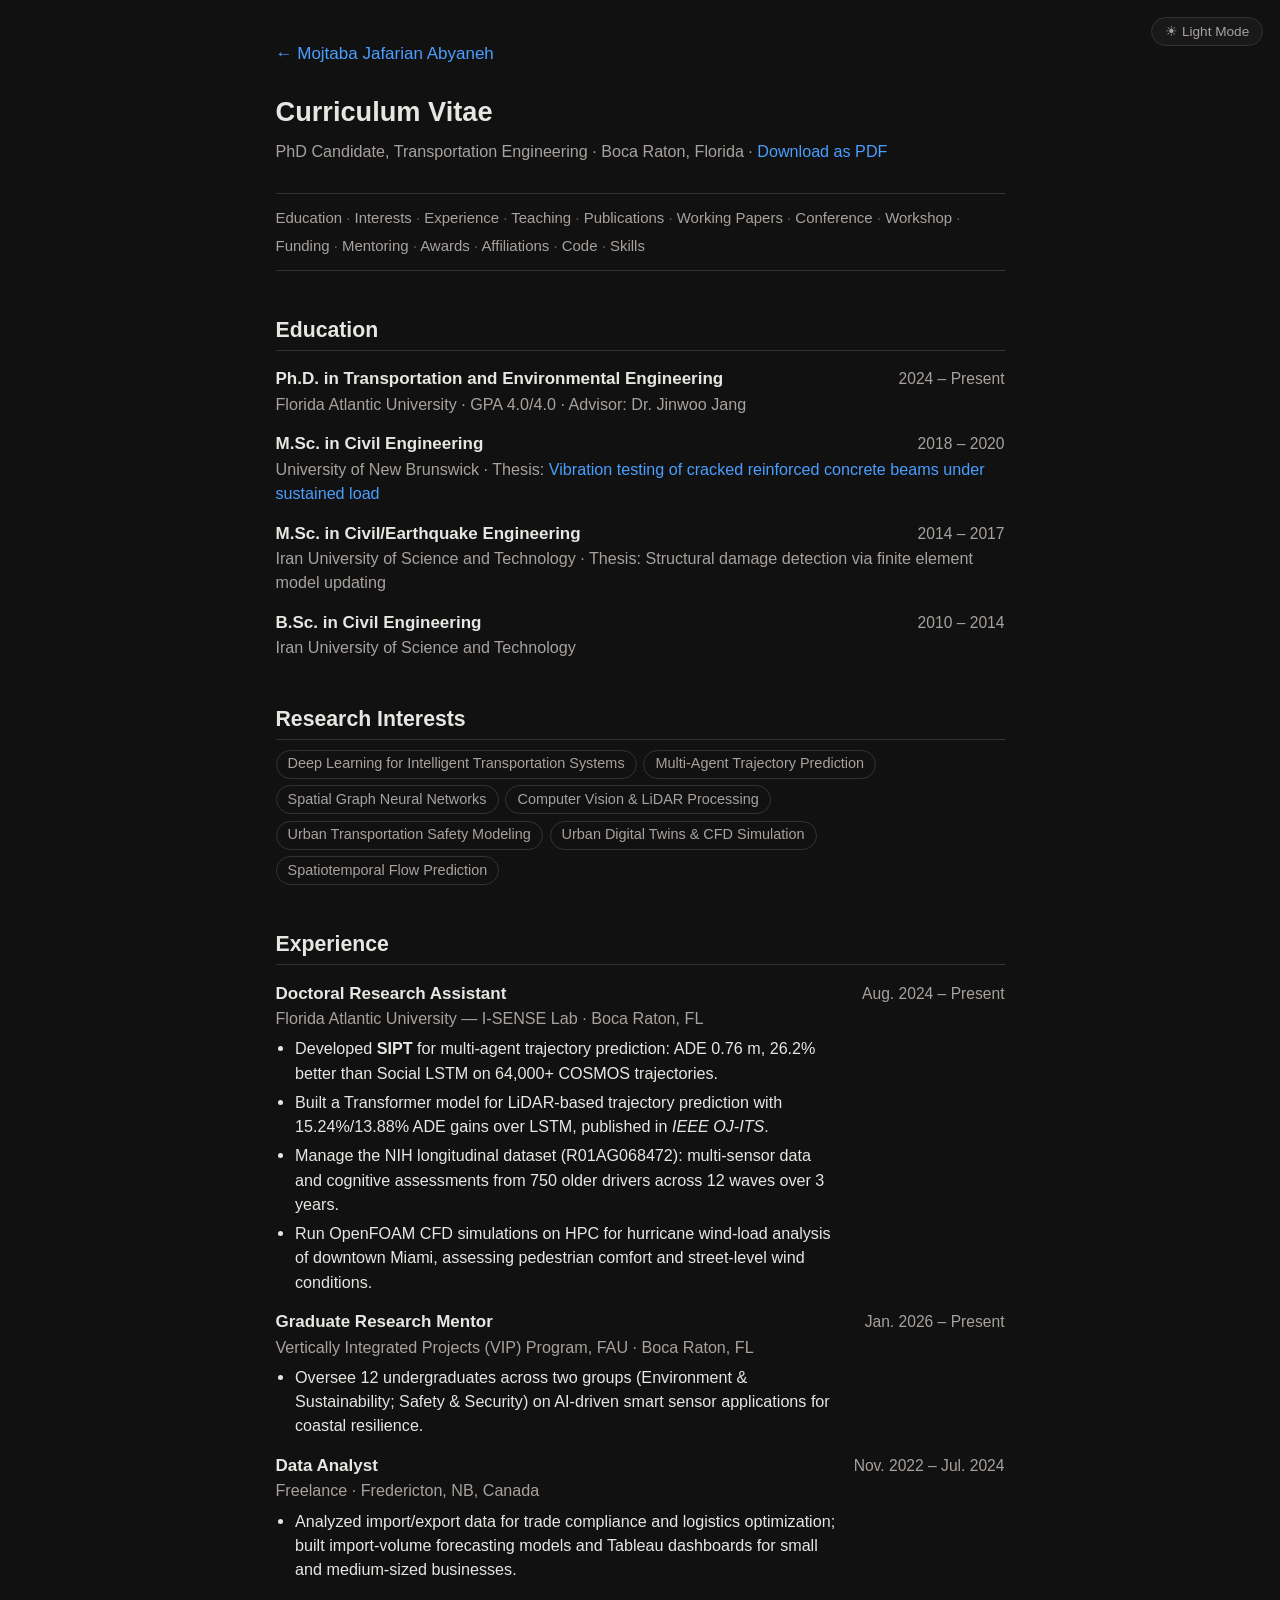
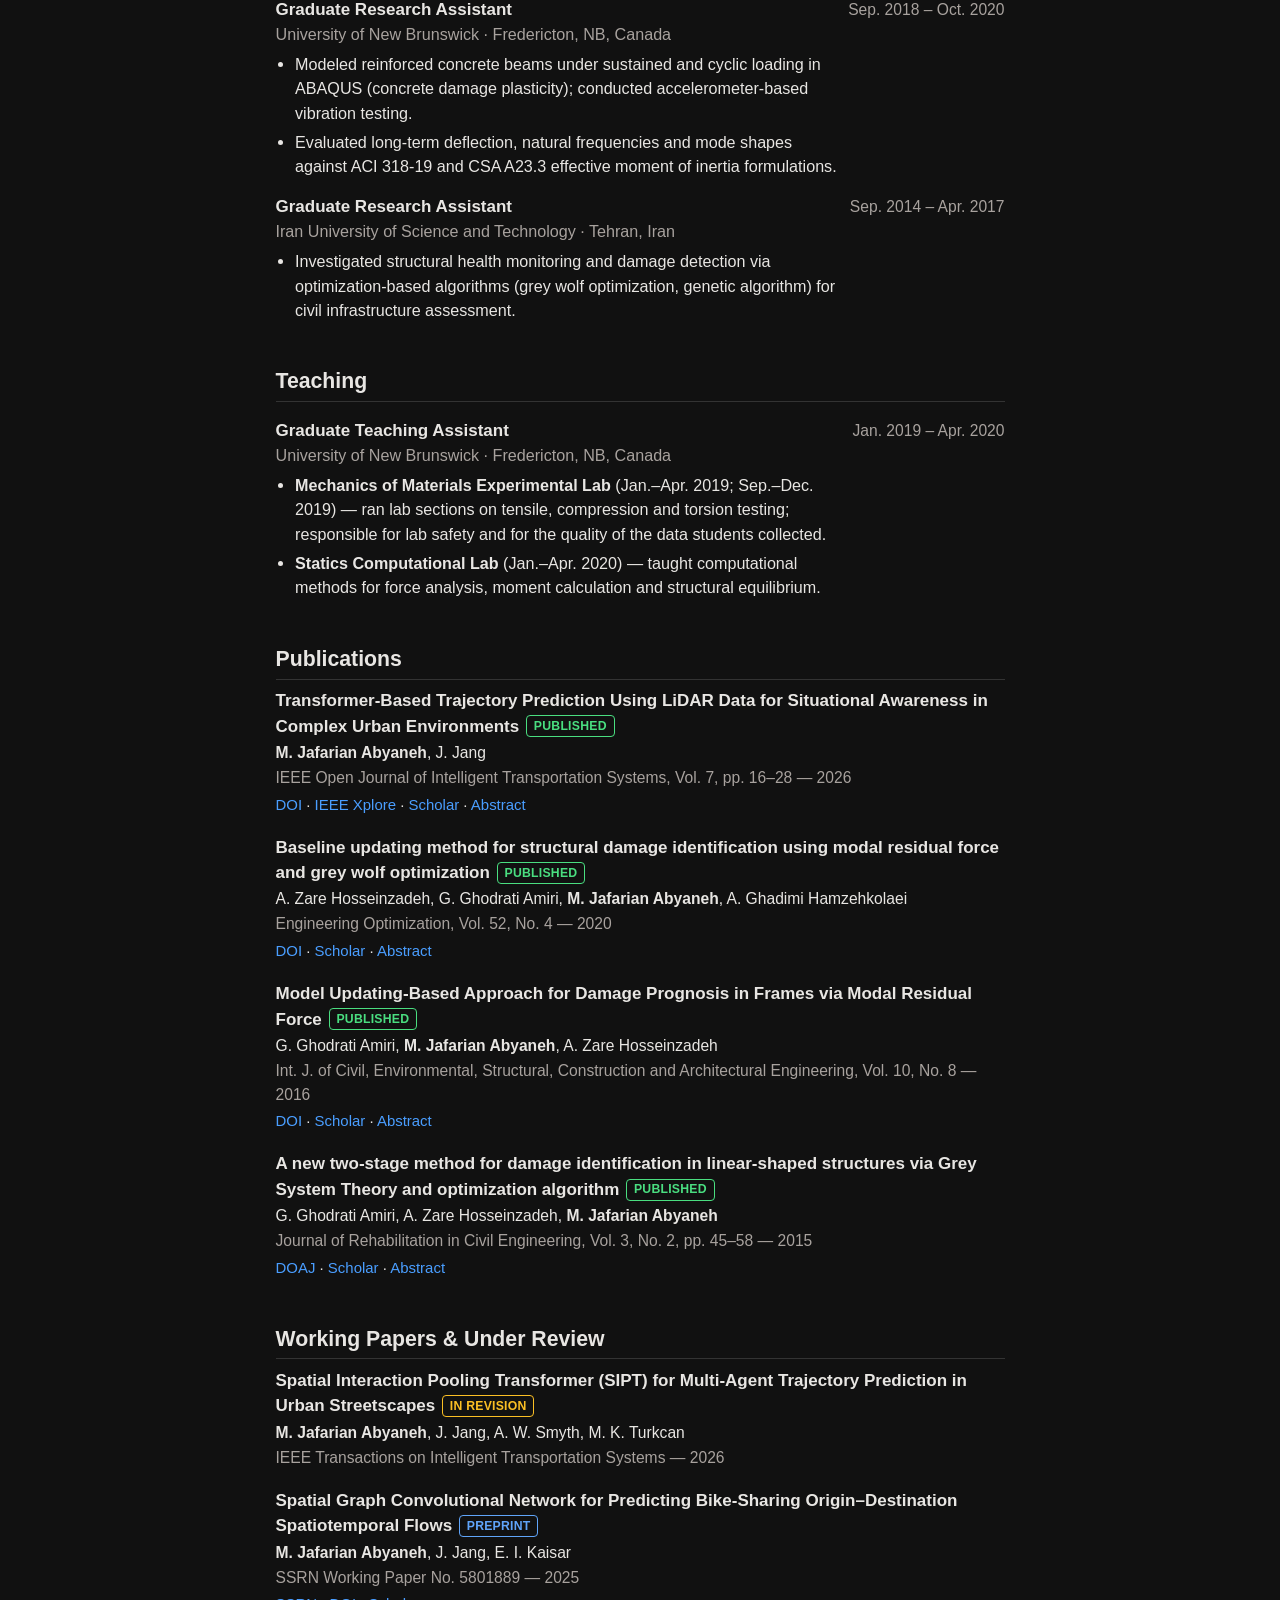
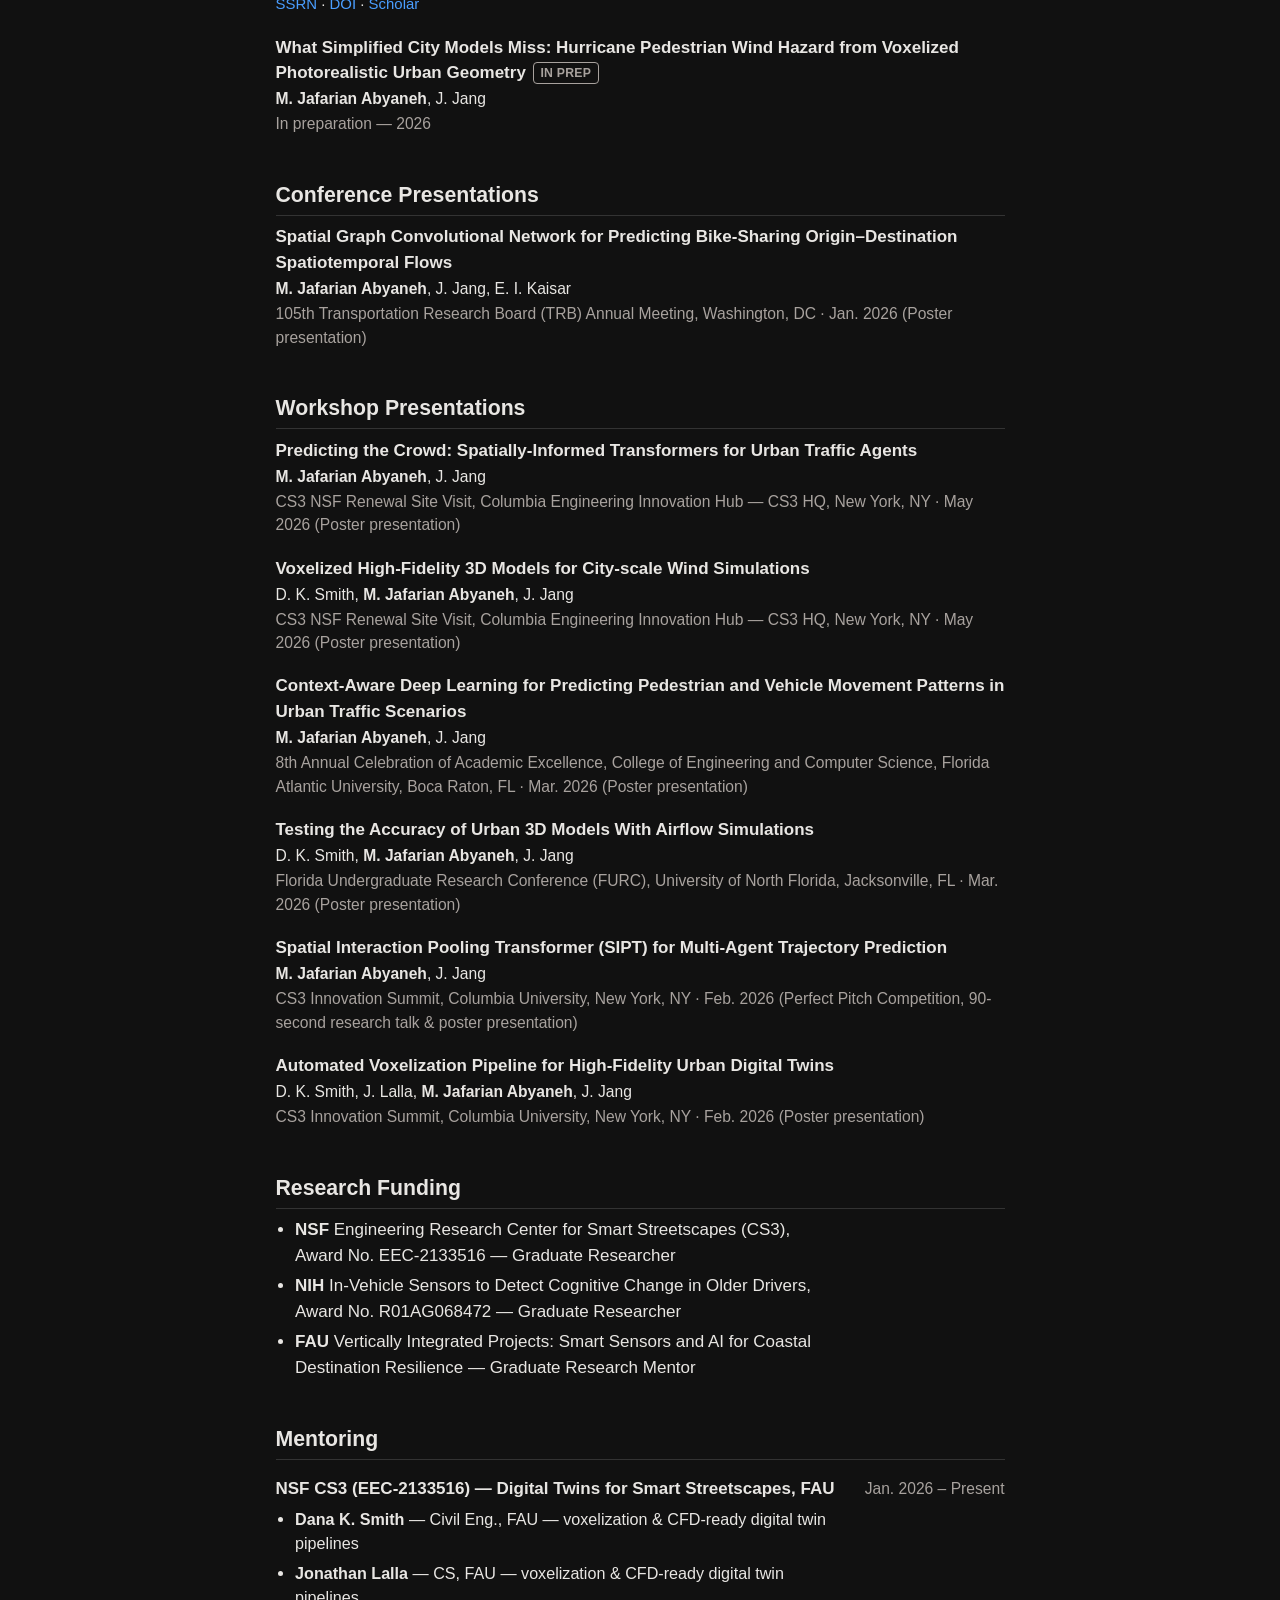
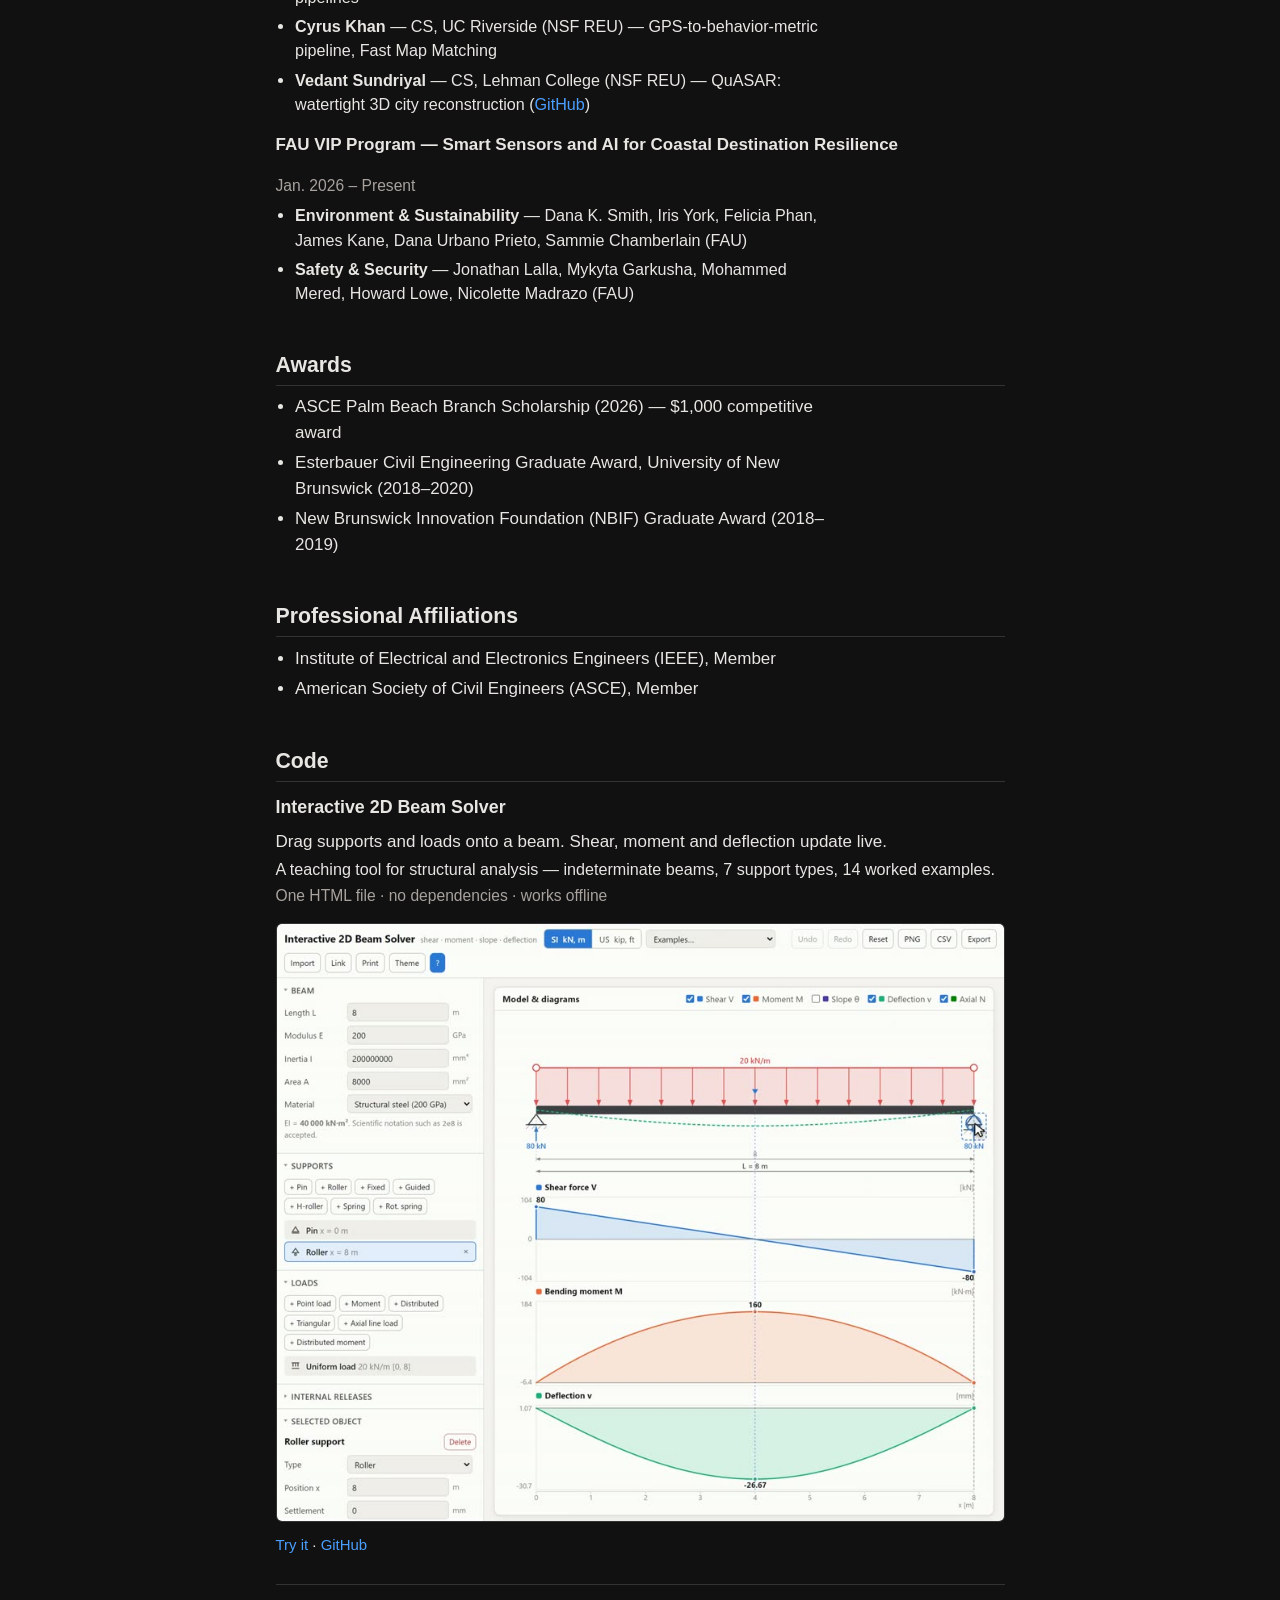
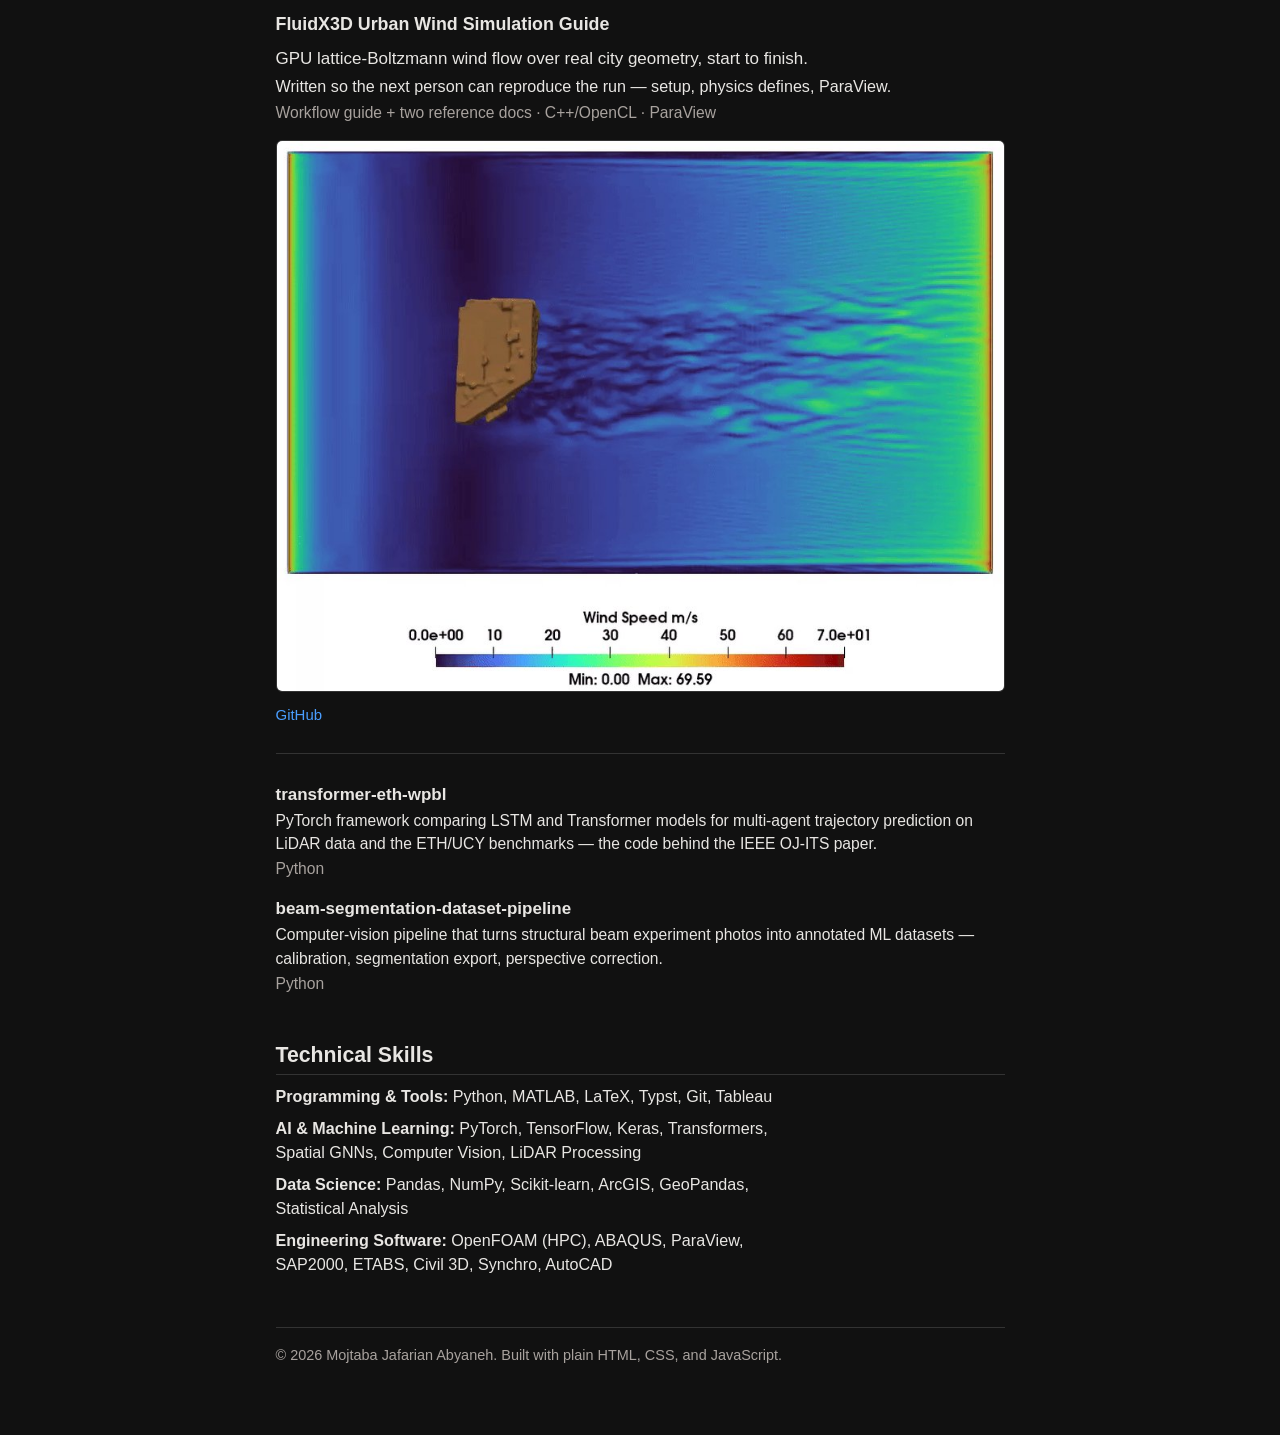
==== commit 4f12d414: "Consistent entry layout: heading, text, media, links; rules only between blocks" ====
--- a/cv/index.html
+++ b/cv/index.html
@@ -25,7 +25,7 @@
     <meta name="twitter:image" content="https://mojtaba-ja.github.io/assets/profile.jpg" />
 
     <link rel="icon" href="data:image/svg+xml,<svg xmlns='http://www.w3.org/2000/svg' viewBox='0 0 100 100'><text y='.9em' font-size='90'>🚦</text></svg>" />
-    <link rel="stylesheet" href="../assets/style.css?v=4f04f0b4" />
+    <link rel="stylesheet" href="../assets/style.css?v=eccea568" />
 
     <script type="application/ld+json">
 {
@@ -283,27 +283,27 @@
 <section id="affiliations"><h2>Professional Affiliations</h2><ul><li>Institute of Electrical and Electronics Engineers (IEEE), Member</li><li>American Society of Civil Engineers (ASCE), Member</li></ul></section>
 <section id="code"><h2>Code</h2>
       <article class="tool">
+        <h3>Interactive 2D Beam Solver</h3>
+        <p class="hook">Drag supports and loads onto a beam. Shear, moment and deflection update live.</p>
+        <div class="tool-note">A teaching tool for structural analysis — indeterminate beams, 7 support types, 14 worked examples.</div>
+        <div class="pub-venue">One HTML file &middot; no dependencies &middot; works offline</div>
         <figure class="fig">
           <video class="demo" src="../assets/img/beam-solver-demo.mp4" poster="../assets/img/beam-solver-poster.jpg"
             width="900" height="740" aria-label="Screen recording: a support is dragged along a beam to create an overhang, a point load is dropped on, and a section marker sweeps across the shear, moment and deflection diagrams as they update."
             autoplay muted loop playsinline preload="metadata"></video>
         </figure>
-        <div class="pub-title">Interactive 2D Beam Solver</div>
-        <p class="hook">Drag supports and loads onto a beam. Shear, moment and deflection update live.</p>
-        <div class="tool-note">A teaching tool for structural analysis — indeterminate beams, 7 support types, 14 worked examples.</div>
-        <div class="pub-venue">One HTML file &middot; no dependencies &middot; works offline</div>
         <div class="pub-links"><a href="https://mojtaba-ja.github.io/interactive-2d-beam-solver/" target="_blank" rel="noopener noreferrer">Try it</a><span class="sep"> &middot; </span><a href="https://github.com/mojtaba-ja/interactive-2d-beam-solver" target="_blank" rel="noopener noreferrer">GitHub</a></div>
       </article>
       <article class="tool">
+        <h3>FluidX3D Urban Wind Simulation Guide</h3>
+        <p class="hook">GPU lattice-Boltzmann wind flow over real city geometry, start to finish.</p>
+        <div class="tool-note">Written so the next person can reproduce the run — setup, physics defines, ParaView.</div>
+        <div class="pub-venue">Workflow guide + two reference docs &middot; C++/OpenCL &middot; ParaView</div>
         <figure class="fig">
           <video class="demo" src="../assets/img/urban-wind-demo.mp4" poster="../assets/img/urban-wind-poster.jpg"
             width="900" height="682" aria-label="Simulated wind speed at pedestrian level around a building in West Palm Beach: fast flow at the edges of the domain, a slow wake trailing downwind of the block, with a colour bar from 0 to 70 metres per second."
             autoplay muted loop playsinline preload="metadata"></video>
         </figure>
-        <div class="pub-title">FluidX3D Urban Wind Simulation Guide</div>
-        <p class="hook">GPU lattice-Boltzmann wind flow over real city geometry, start to finish.</p>
-        <div class="tool-note">Written so the next person can reproduce the run — setup, physics defines, ParaView.</div>
-        <div class="pub-venue">Workflow guide + two reference docs &middot; C++/OpenCL &middot; ParaView</div>
         <div class="pub-links"><a href="https://github.com/mojtaba-ja/fluidx3d-wind-simulation-guide" target="_blank" rel="noopener noreferrer">GitHub</a></div>
       </article><ul class="repos">
         <li>
--- a/assets/style.css
+++ b/assets/style.css
@@ -236,14 +236,15 @@
 .project { margin: 1.5rem 0 2rem; }
 .project:first-of-type { margin-top: .75rem; }
 
-.project h3 {
+.project h3,
+.tool h3 {
   font-size: 1.05rem;
   margin: 0 0 .6rem;
   line-height: 1.35;
 }
 
 
-figure.fig { margin: 0 0 .7rem; }
+figure.fig { margin: .9rem 0 .7rem; }
 figure.fig img {
   display: block;
   width: 100%;
@@ -303,19 +304,12 @@
 
 /* The featured tool: the video is the argument, the text is the caption. */
 .tool { margin: .75rem 0 1.6rem; }
-/* A rule between the animation and the words about it: the video already has a
-   border of its own, so this sits a clear gap below it and reads as a divider
-   rather than a doubled edge. */
-.tool figure.fig {
-  margin-bottom: .8rem;
-  padding-bottom: .85rem;
-  border-bottom: 1px solid var(--rule);
-}
 .tool-note { font-size: .95rem; margin: .1rem 0 .15rem; }
 /* Same hairline logic as the research entries: two demo blocks in a row need a
    boundary, the first one does not. */
-.tool + .tool { border-top: 1px solid var(--rule); padding-top: 1.6rem; }
-.tool .pub-title { font-size: 1.02rem; margin-top: .1rem; }
+.tool + .tool,
+/* and the plain repo list is a peer block, so it gets the same boundary */
+.tool + ul.repos { border-top: 1px solid var(--rule); padding-top: 1.6rem; }
 .tool .hook { margin: .2rem 0 .15rem; }
 video.demo {
   display: block;
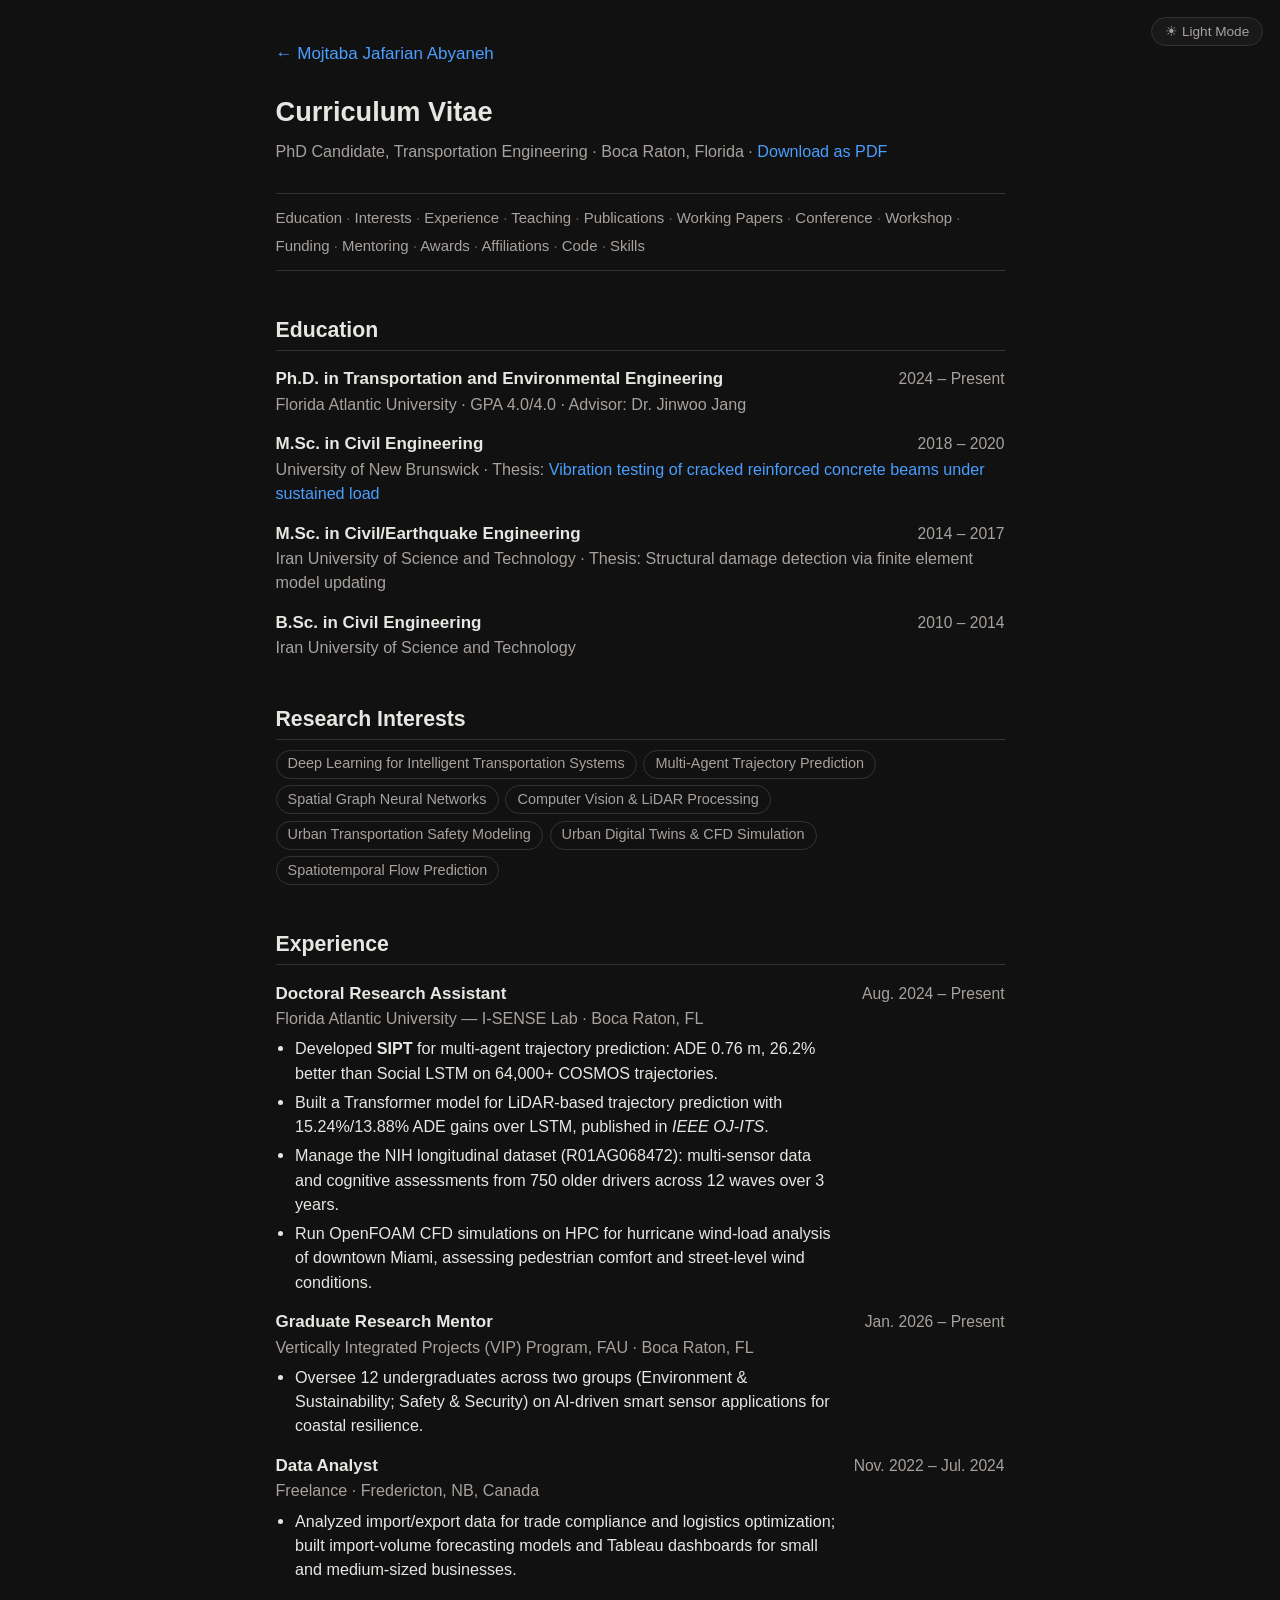
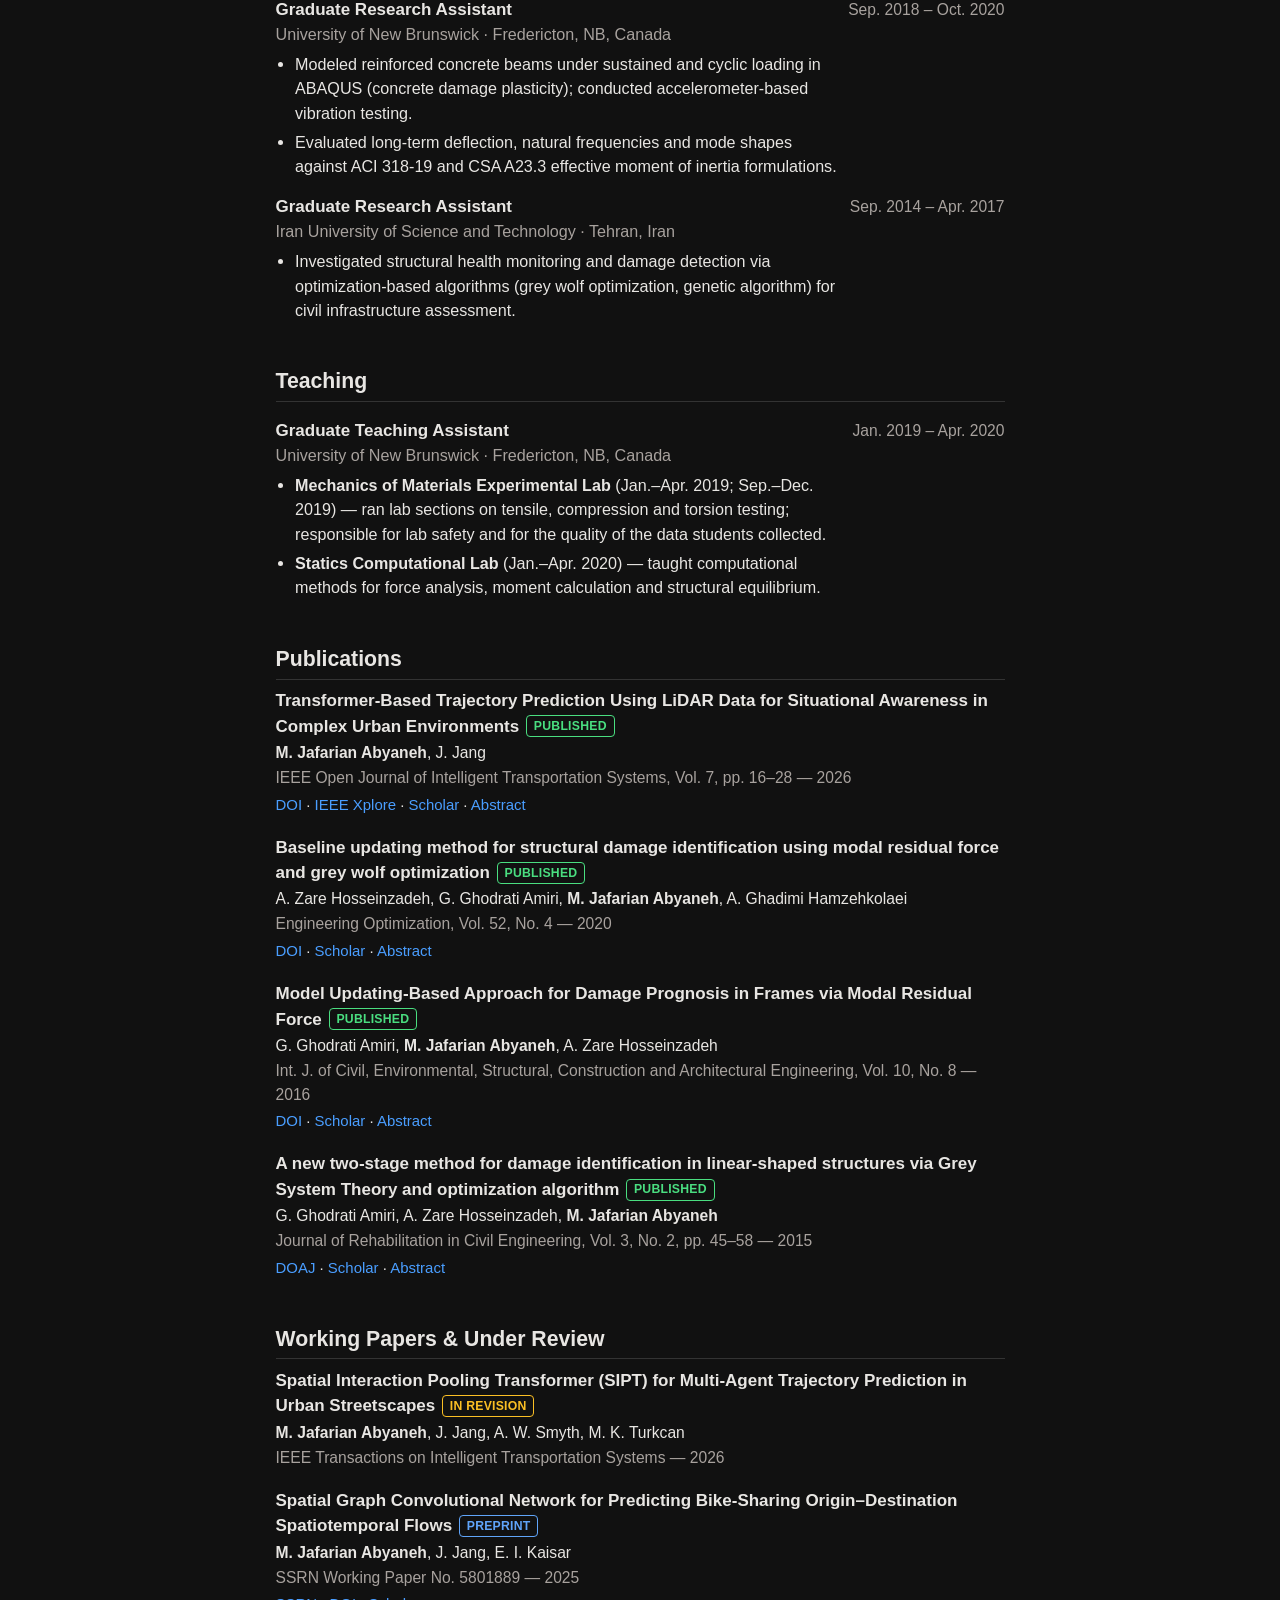
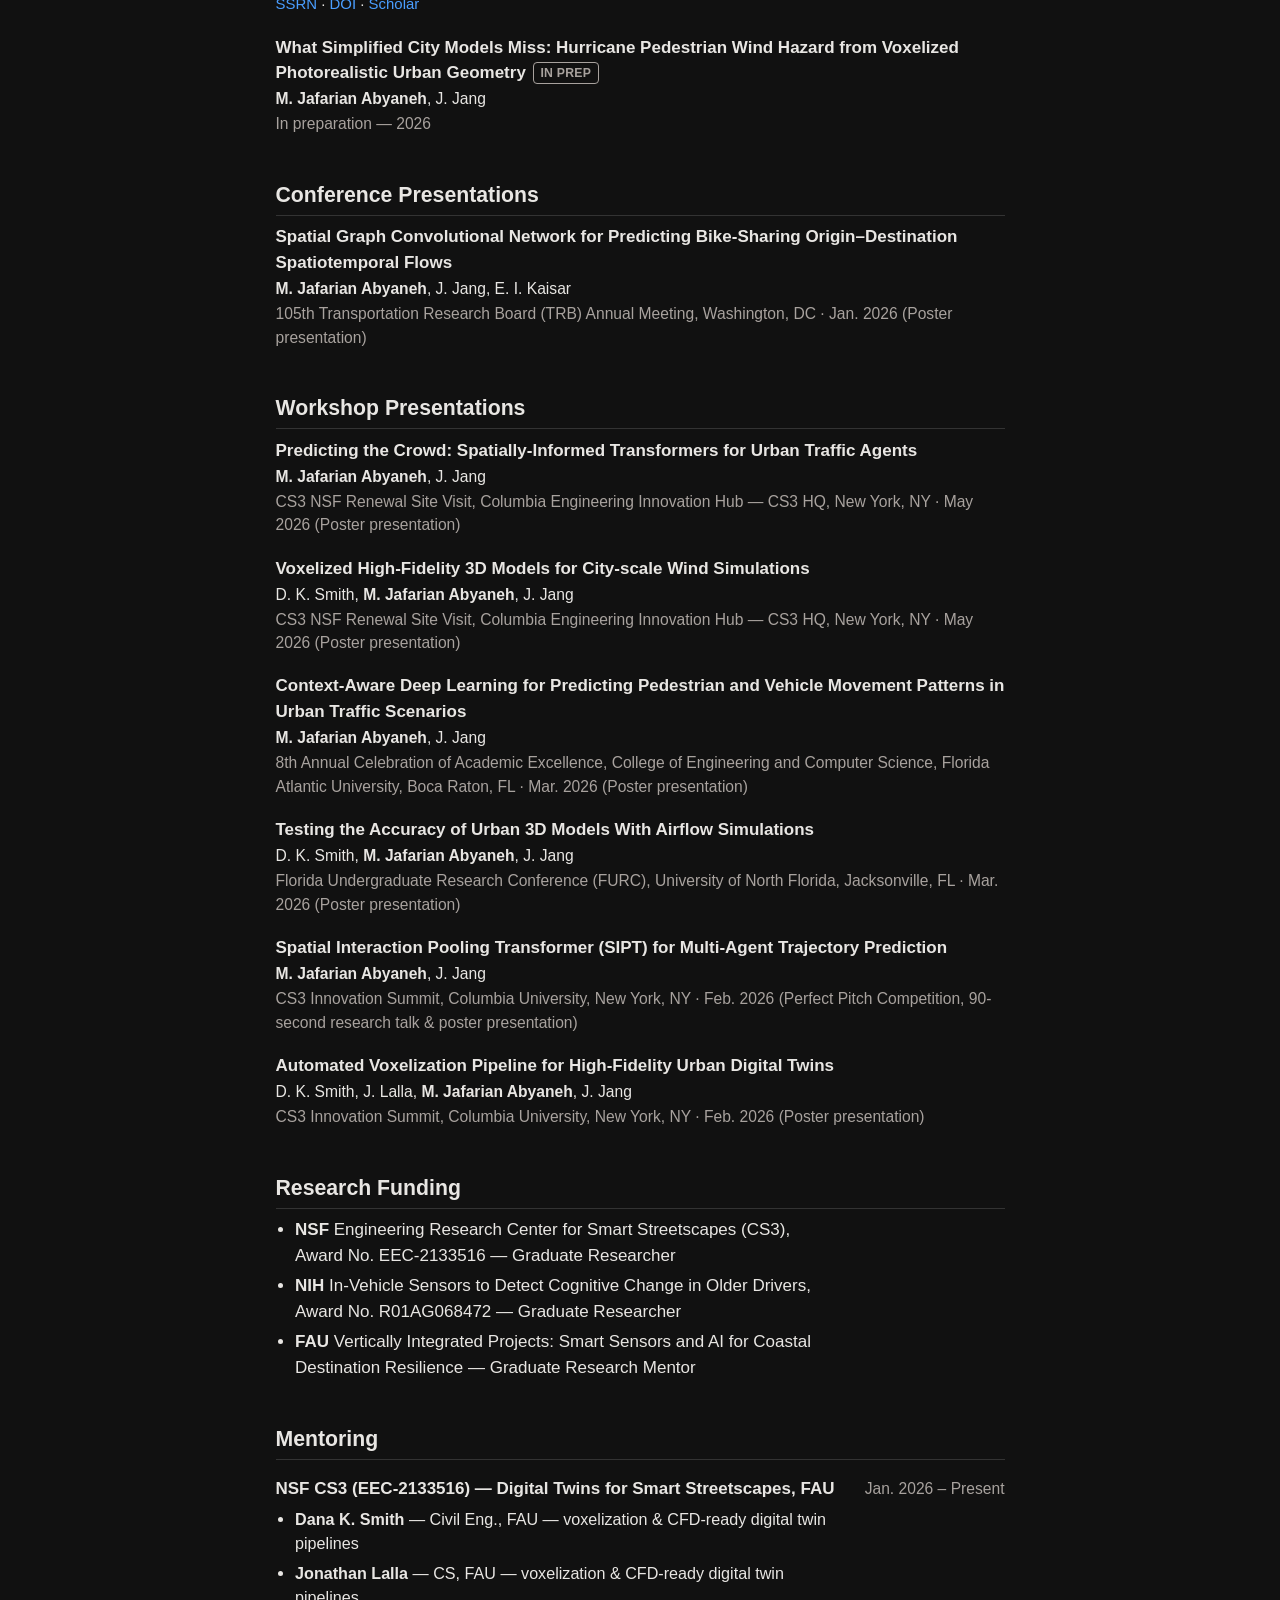
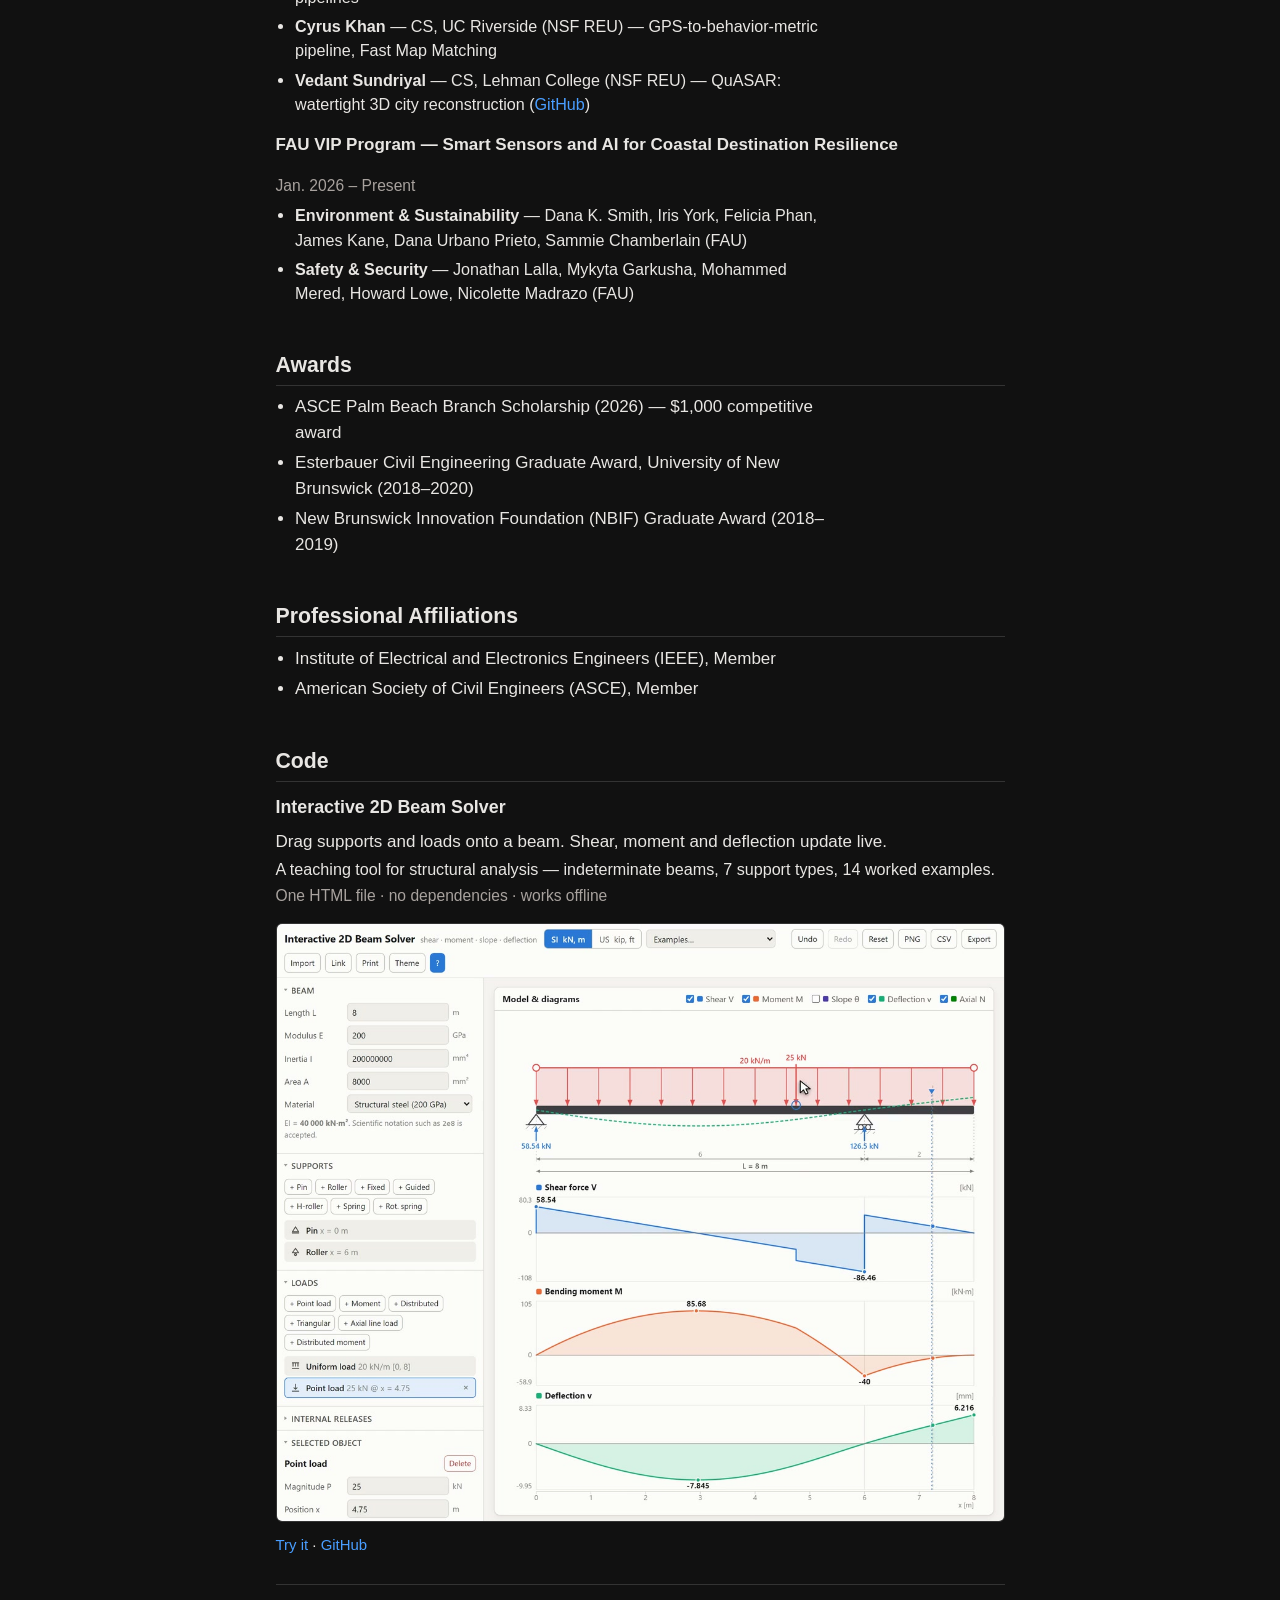
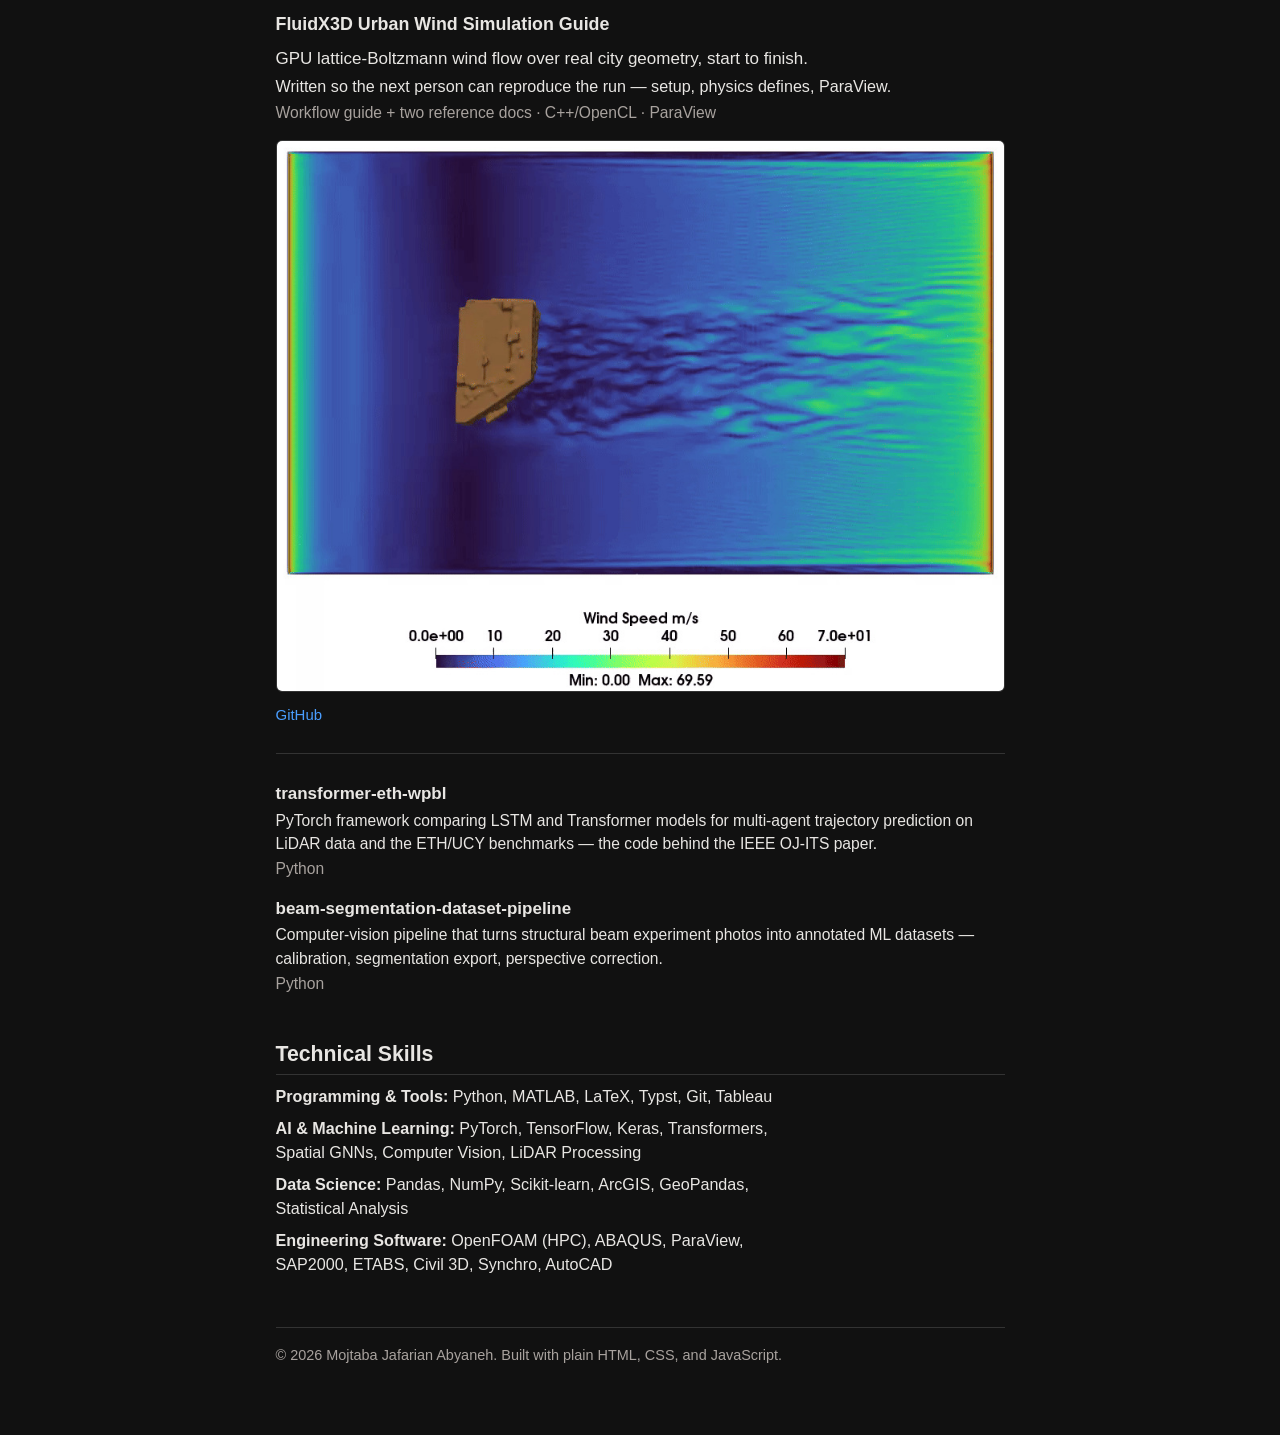
==== commit 66d475f6: "Re-export figures and videos at native resolution and high quality" ====
--- a/cv/index.html
+++ b/cv/index.html
@@ -289,7 +289,7 @@
         <div class="pub-venue">One HTML file &middot; no dependencies &middot; works offline</div>
         <figure class="fig">
           <video class="demo" src="../assets/img/beam-solver-demo.mp4" poster="../assets/img/beam-solver-poster.jpg"
-            width="900" height="740" aria-label="Screen recording: a support is dragged along a beam to create an overhang, a point load is dropped on, and a section marker sweeps across the shear, moment and deflection diagrams as they update."
+            width="1180" height="970" aria-label="Screen recording: a support is dragged along a beam to create an overhang, a point load is dropped on, and a section marker sweeps across the shear, moment and deflection diagrams as they update."
             autoplay muted loop playsinline preload="metadata"></video>
         </figure>
         <div class="pub-links"><a href="https://mojtaba-ja.github.io/interactive-2d-beam-solver/" target="_blank" rel="noopener noreferrer">Try it</a><span class="sep"> &middot; </span><a href="https://github.com/mojtaba-ja/interactive-2d-beam-solver" target="_blank" rel="noopener noreferrer">GitHub</a></div>
@@ -301,7 +301,7 @@
         <div class="pub-venue">Workflow guide + two reference docs &middot; C++/OpenCL &middot; ParaView</div>
         <figure class="fig">
           <video class="demo" src="../assets/img/urban-wind-demo.mp4" poster="../assets/img/urban-wind-poster.jpg"
-            width="900" height="682" aria-label="Simulated wind speed at pedestrian level around a building in West Palm Beach: fast flow at the edges of the domain, a slow wake trailing downwind of the block, with a colour bar from 0 to 70 metres per second."
+            width="904" height="684" aria-label="Simulated wind speed at pedestrian level around a building in West Palm Beach: fast flow at the edges of the domain, a slow wake trailing downwind of the block, with a colour bar from 0 to 70 metres per second."
             autoplay muted loop playsinline preload="metadata"></video>
         </figure>
         <div class="pub-links"><a href="https://github.com/mojtaba-ja/fluidx3d-wind-simulation-guide" target="_blank" rel="noopener noreferrer">GitHub</a></div>
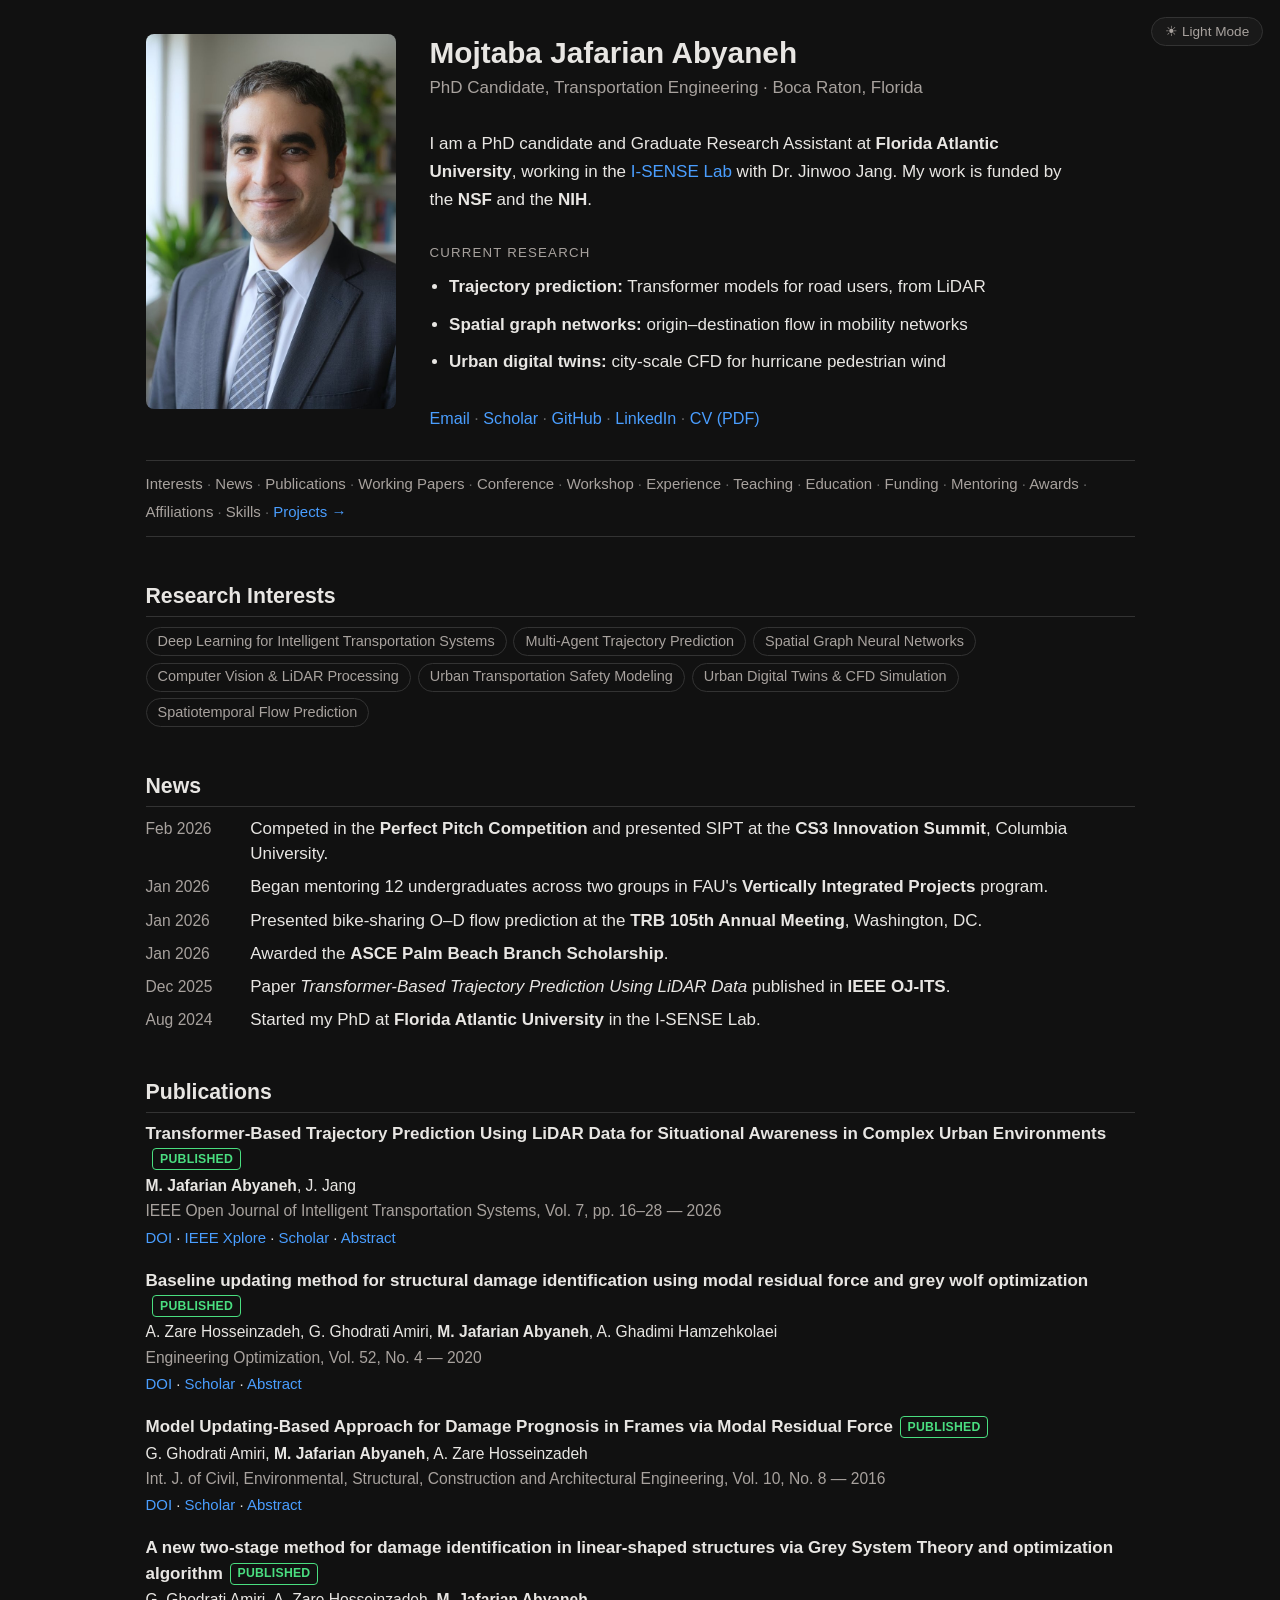
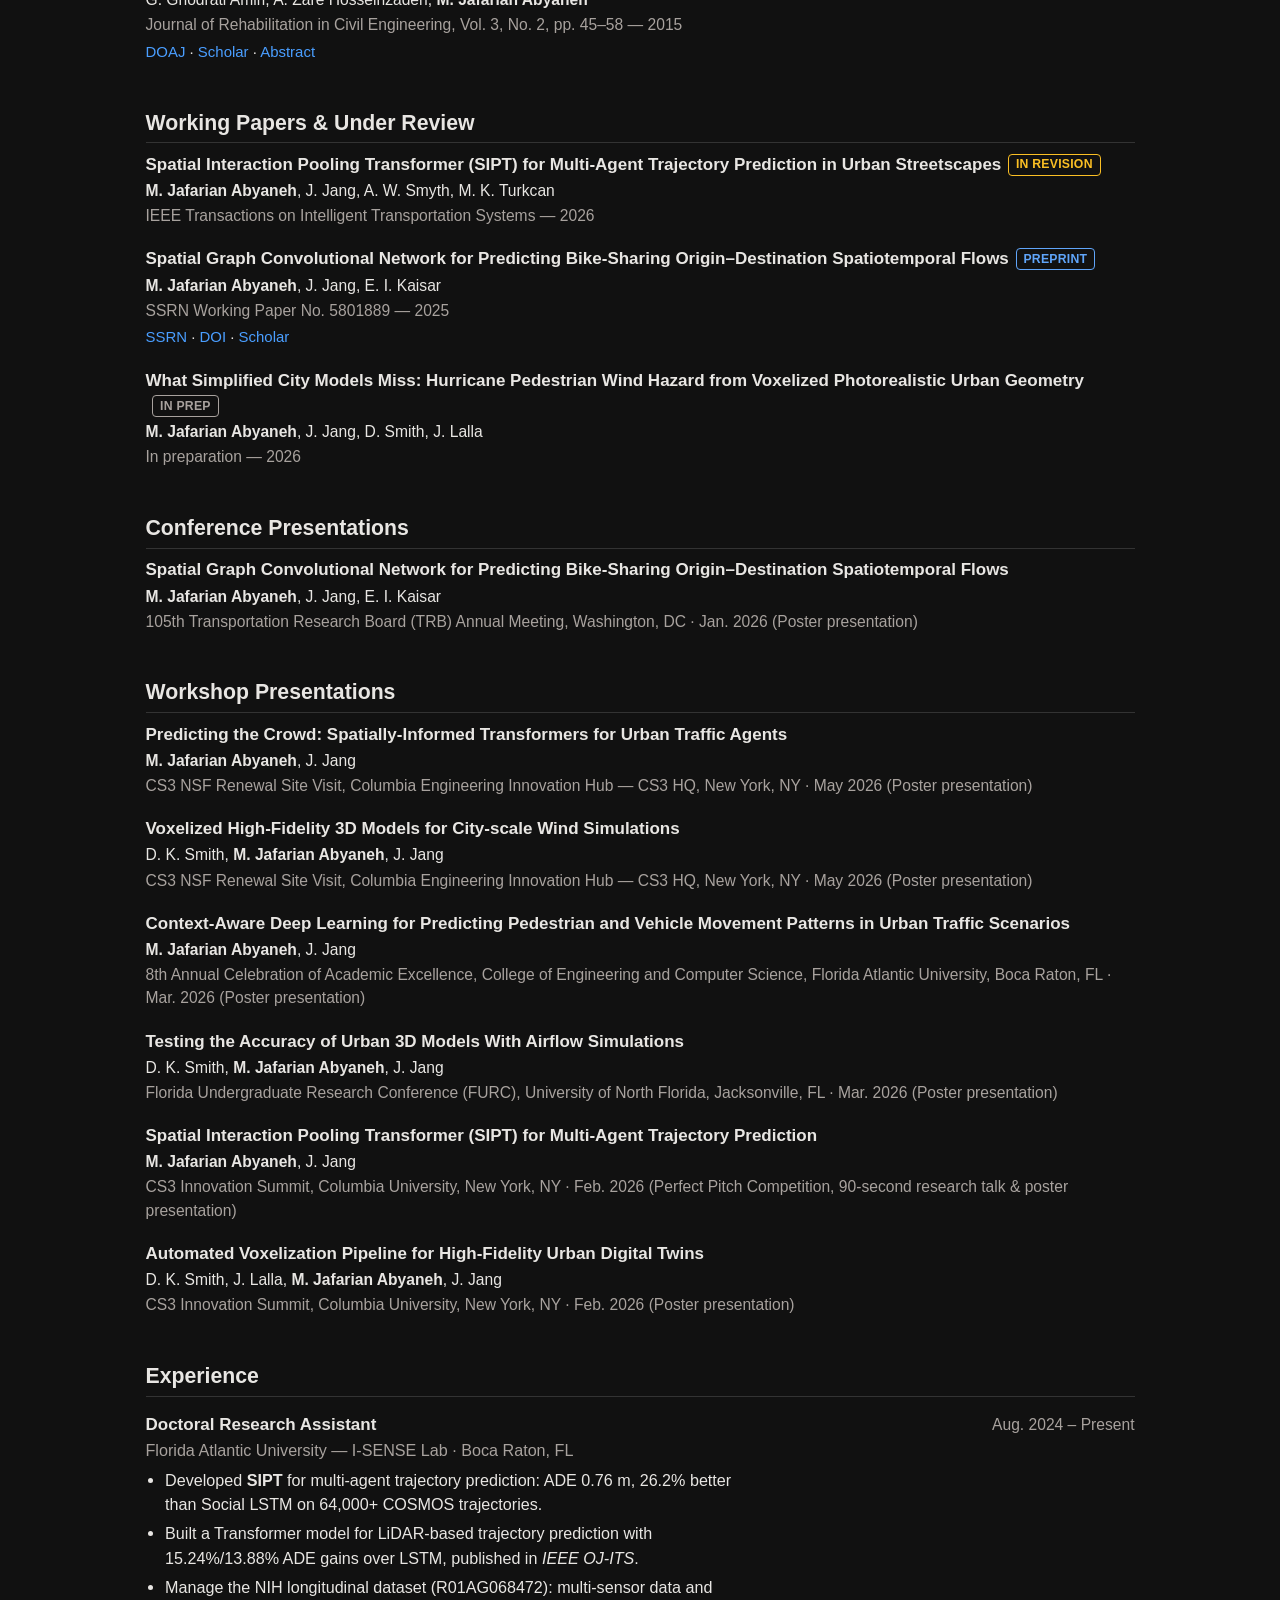
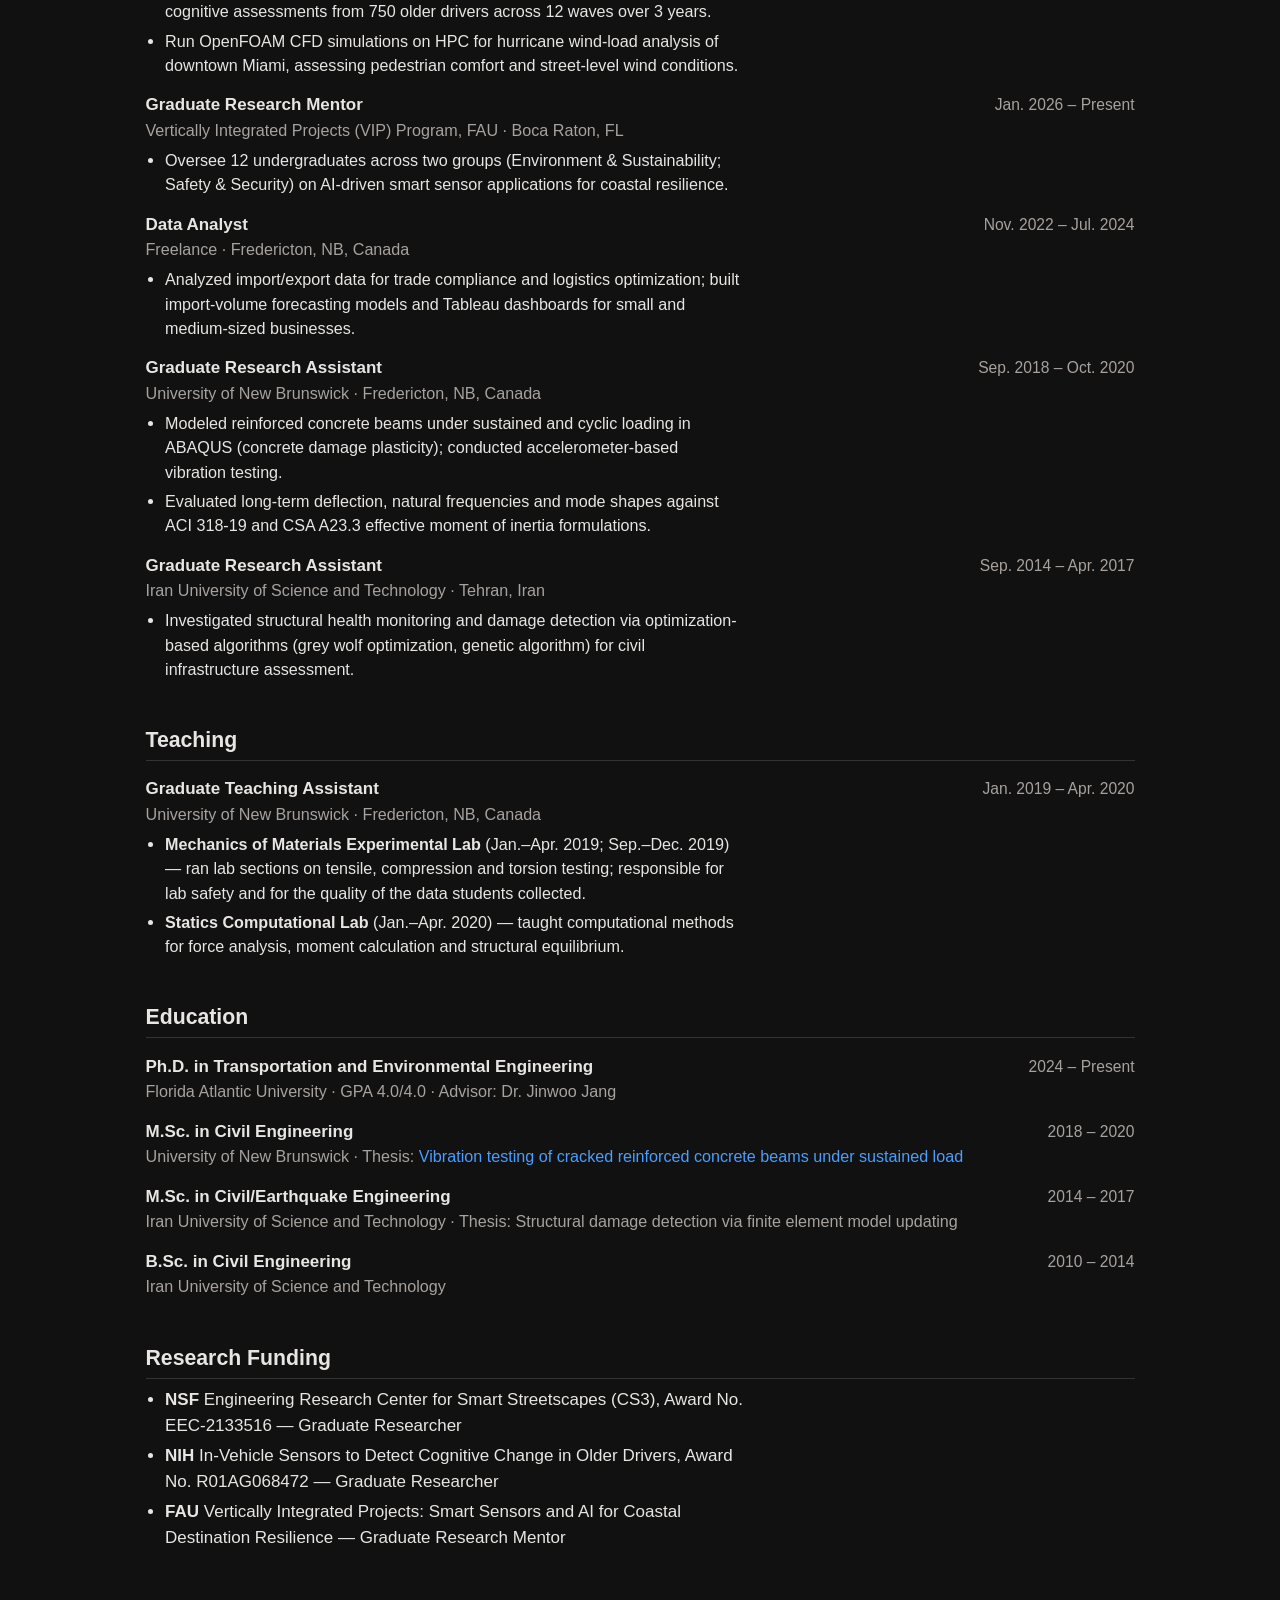
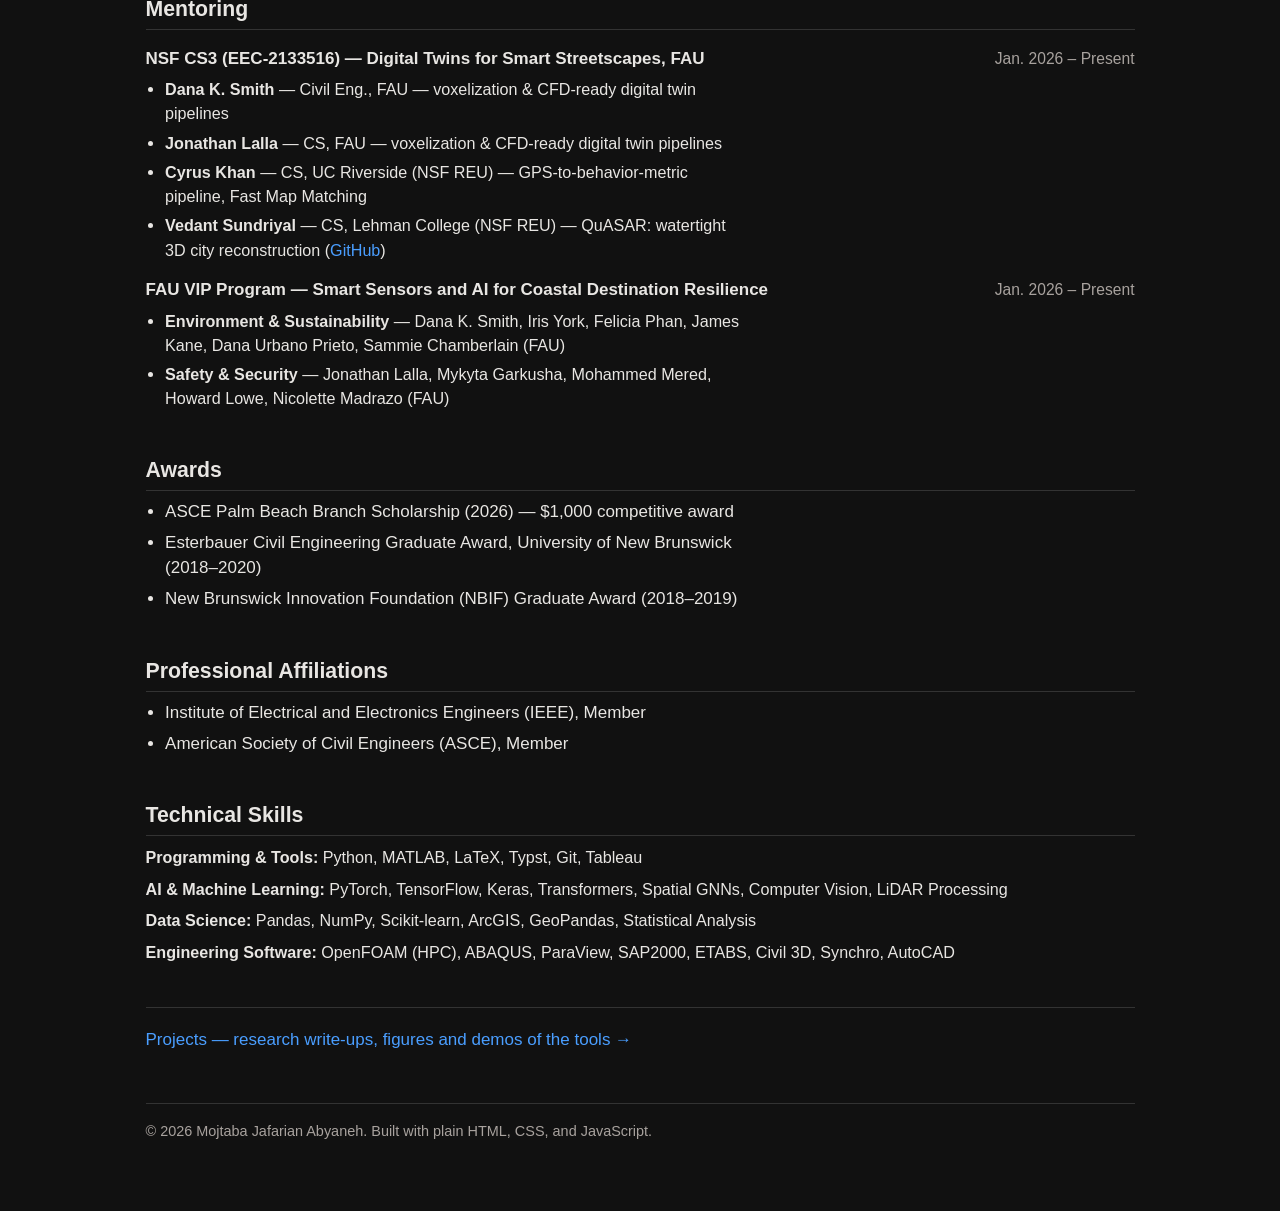
==== commit 17d5d950: "Restructure: home page is the CV, /projects/ holds the visual work" ====
--- a/cv/index.html
+++ b/cv/index.html
@@ -2,323 +2,13 @@
 <html lang="en">
   <head>
     <meta charset="UTF-8" />
-    <meta name="viewport" content="width=device-width, initial-scale=1.0" />
-
     <title>CV — Mojtaba Jafarian Abyaneh</title>
-    <meta name="description" content="Full curriculum vitae of Mojtaba Jafarian Abyaneh: education, research and teaching experience, publications, presentations, funding, mentoring and awards." />
-    <meta name="author" content="Mojtaba Jafarian Abyaneh" />
-    <meta name="robots" content="index, follow, max-image-preview:large" />
-    <link rel="canonical" href="https://mojtaba-ja.github.io/cv/" />
-    <meta name="google-site-verification" content="B2QqojRW1LKfEUjStZuc9L0hT_cprjbRgYsFQrWjpzM" />
-    <meta name="msvalidate.01" content="AF2042ABB00E720DFEB8D8479C84F0A4" />
-
-
-    <meta property="og:type" content="website" />
-    <meta property="og:site_name" content="Mojtaba Jafarian Abyaneh" />
-    <meta property="og:title" content="CV — Mojtaba Jafarian Abyaneh" />
-    <meta property="og:description" content="Full curriculum vitae of Mojtaba Jafarian Abyaneh: education, research and teaching experience, publications, presentations, funding, mentoring and awards." />
-    <meta property="og:url" content="https://mojtaba-ja.github.io/cv/" />
-    <meta property="og:image" content="https://mojtaba-ja.github.io/assets/profile.jpg" />
-    <meta name="twitter:card" content="summary" />
-    <meta name="twitter:title" content="CV — Mojtaba Jafarian Abyaneh" />
-    <meta name="twitter:description" content="Full curriculum vitae of Mojtaba Jafarian Abyaneh: education, research and teaching experience, publications, presentations, funding, mentoring and awards." />
-    <meta name="twitter:image" content="https://mojtaba-ja.github.io/assets/profile.jpg" />
-
-    <link rel="icon" href="data:image/svg+xml,<svg xmlns='http://www.w3.org/2000/svg' viewBox='0 0 100 100'><text y='.9em' font-size='90'>🚦</text></svg>" />
-    <link rel="stylesheet" href="../assets/style.css?v=eccea568" />
-
-    <script type="application/ld+json">
-{
-  "@context": "https://schema.org",
-  "@type": "Person",
-  "name": "Mojtaba Jafarian Abyaneh",
-  "alternateName": [
-    "Mojtaba Jafarian",
-    "M. Jafarian Abyaneh"
-  ],
-  "url": "https://mojtaba-ja.github.io/",
-  "image": "https://mojtaba-ja.github.io/assets/profile.jpg",
-  "jobTitle": "PhD Candidate, Transportation Engineering",
-  "homeLocation": {
-    "@type": "Place",
-    "name": "Boca Raton, Florida"
-  },
-  "description": "I am a PhD candidate and Graduate Research Assistant at Florida Atlantic University, working in the I-SENSE Lab with Dr. Jinwoo Jang. I expect to complete the PhD in 2028–2029.",
-  "affiliation": {
-    "@type": "CollegeOrUniversity",
-    "name": "Florida Atlantic University",
-    "url": "https://www.fau.edu/"
-  },
-  "alumniOf": [
-    {
-      "@type": "CollegeOrUniversity",
-      "name": "University of New Brunswick"
-    },
-    {
-      "@type": "CollegeOrUniversity",
-      "name": "Iran University of Science and Technology"
-    }
-  ],
-  "knowsAbout": [
-    "Deep Learning for Intelligent Transportation Systems",
-    "Multi-Agent Trajectory Prediction",
-    "Spatial Graph Neural Networks",
-    "Computer Vision & LiDAR Processing",
-    "Urban Transportation Safety Modeling",
-    "Urban Digital Twins & CFD Simulation",
-    "Spatiotemporal Flow Prediction"
-  ],
-  "sameAs": [
-    "https://scholar.google.com/citations?user=VOvMEmIAAAAJ&hl=en",
-    "https://github.com/mojtaba-ja",
-    "https://linkedin.com/in/mojjafarian",
-    "https://orcid.org/0009-0006-0556-5520"
-  ]
-}
-    </script>
-
-    <script>
-      // Apply the saved theme before first paint, so the page never flashes.
-      (function () {
-        try {
-          var t = localStorage.getItem("theme");
-          if (t === "light" || t === "dark")
-            document.documentElement.setAttribute("data-theme", t);
-        } catch (e) {}
-      })();
-    </script>
+    <link rel="canonical" href="https://mojtaba-ja.github.io/" />
+    <meta name="robots" content="noindex, follow" />
+    <meta http-equiv="refresh" content="0; url=https://mojtaba-ja.github.io/" />
   </head>
-
   <body>
-    <button id="theme-toggle" type="button">
-      <span class="when-dark">&#9728;&#65038; Light Mode</span>
-      <span class="when-light">&#9789; Dark Mode</span>
-    </button>
-    <main class="container">
-
-    <header class="cvhead">
-      <p class="paper-back"><a href="../">&larr; Mojtaba Jafarian Abyaneh</a></p>
-      <h1>Curriculum Vitae</h1>
-      <p class="muted">PhD Candidate, Transportation Engineering &middot; Boca Raton, Florida &middot; <a href="../assets/cv.pdf">Download as PDF</a></p>
-    </header>
-<nav class="sectionnav" aria-label="Sections"><a href="#education">Education</a><span class="sep"> &middot; </span><a href="#interests">Interests</a><span class="sep"> &middot; </span><a href="#experience">Experience</a><span class="sep"> &middot; </span><a href="#teaching">Teaching</a><span class="sep"> &middot; </span><a href="#publications">Publications</a><span class="sep"> &middot; </span><a href="#working-papers">Working Papers</a><span class="sep"> &middot; </span><a href="#conference">Conference</a><span class="sep"> &middot; </span><a href="#workshop">Workshop</a><span class="sep"> &middot; </span><a href="#funding">Funding</a><span class="sep"> &middot; </span><a href="#mentoring">Mentoring</a><span class="sep"> &middot; </span><a href="#awards">Awards</a><span class="sep"> &middot; </span><a href="#affiliations">Affiliations</a><span class="sep"> &middot; </span><a href="#code">Code</a><span class="sep"> &middot; </span><a href="#skills">Skills</a></nav>
-<section id="education"><h2>Education</h2>
-      <div class="entry">
-        <div class="entry-head">
-          <span class="entry-role">Ph.D. in Transportation and Environmental Engineering</span>
-          <span class="entry-when">2024 – Present</span>
-        </div>
-        <div class="entry-org">Florida Atlantic University &middot; GPA 4.0/4.0 · Advisor: Dr. Jinwoo Jang</div>
-      </div>
-      <div class="entry">
-        <div class="entry-head">
-          <span class="entry-role">M.Sc. in Civil Engineering</span>
-          <span class="entry-when">2018 – 2020</span>
-        </div>
-        <div class="entry-org">University of New Brunswick &middot; Thesis: <a href="https://scholar.google.com/citations?view_op=view_citation&hl=en&user=VOvMEmIAAAAJ&citation_for_view=VOvMEmIAAAAJ:UeHWp8X0CEIC" target="_blank" rel="noopener">Vibration testing of cracked reinforced concrete beams under sustained load</a></div>
-      </div>
-      <div class="entry">
-        <div class="entry-head">
-          <span class="entry-role">M.Sc. in Civil/Earthquake Engineering</span>
-          <span class="entry-when">2014 – 2017</span>
-        </div>
-        <div class="entry-org">Iran University of Science and Technology &middot; Thesis: Structural damage detection via finite element model updating</div>
-      </div>
-      <div class="entry">
-        <div class="entry-head">
-          <span class="entry-role">B.Sc. in Civil Engineering</span>
-          <span class="entry-when">2010 – 2014</span>
-        </div>
-        <div class="entry-org">Iran University of Science and Technology</div>
-      </div></section>
-<section id="interests"><h2>Research Interests</h2><div class="tags"><span class="tag">Deep Learning for Intelligent Transportation Systems</span><span class="tag">Multi-Agent Trajectory Prediction</span><span class="tag">Spatial Graph Neural Networks</span><span class="tag">Computer Vision &amp; LiDAR Processing</span><span class="tag">Urban Transportation Safety Modeling</span><span class="tag">Urban Digital Twins &amp; CFD Simulation</span><span class="tag">Spatiotemporal Flow Prediction</span></div></section>
-<section id="experience"><h2>Experience</h2>
-      <div class="entry">
-        <div class="entry-head">
-          <span class="entry-role">Doctoral Research Assistant</span>
-          <span class="entry-when">Aug. 2024 – Present</span>
-        </div>
-        <div class="entry-org">Florida Atlantic University — I-SENSE Lab &middot; Boca Raton, FL</div>
-        <ul><li>Developed <strong>SIPT</strong> for multi-agent trajectory prediction: ADE 0.76 m, 26.2% better than Social LSTM on 64,000+ COSMOS trajectories.</li><li>Built a Transformer model for LiDAR-based trajectory prediction with 15.24%/13.88% ADE gains over LSTM, published in <em>IEEE OJ-ITS</em>.</li><li>Manage the NIH longitudinal dataset (R01AG068472): multi-sensor data and cognitive assessments from 750 older drivers across 12 waves over 3 years.</li><li>Run OpenFOAM CFD simulations on HPC for hurricane wind-load analysis of downtown Miami, assessing pedestrian comfort and street-level wind conditions.</li></ul>
-      </div>
-      <div class="entry">
-        <div class="entry-head">
-          <span class="entry-role">Graduate Research Mentor</span>
-          <span class="entry-when">Jan. 2026 – Present</span>
-        </div>
-        <div class="entry-org">Vertically Integrated Projects (VIP) Program, FAU &middot; Boca Raton, FL</div>
-        <ul><li>Oversee 12 undergraduates across two groups (Environment &amp; Sustainability; Safety &amp; Security) on AI-driven smart sensor applications for coastal resilience.</li></ul>
-      </div>
-      <div class="entry">
-        <div class="entry-head">
-          <span class="entry-role">Data Analyst</span>
-          <span class="entry-when">Nov. 2022 – Jul. 2024</span>
-        </div>
-        <div class="entry-org">Freelance &middot; Fredericton, NB, Canada</div>
-        <ul><li>Analyzed import/export data for trade compliance and logistics optimization; built import-volume forecasting models and Tableau dashboards for small and medium-sized businesses.</li></ul>
-      </div>
-      <div class="entry">
-        <div class="entry-head">
-          <span class="entry-role">Graduate Research Assistant</span>
-          <span class="entry-when">Sep. 2018 – Oct. 2020</span>
-        </div>
-        <div class="entry-org">University of New Brunswick &middot; Fredericton, NB, Canada</div>
-        <ul><li>Modeled reinforced concrete beams under sustained and cyclic loading in ABAQUS (concrete damage plasticity); conducted accelerometer-based vibration testing.</li><li>Evaluated long-term deflection, natural frequencies and mode shapes against ACI 318-19 and CSA A23.3 effective moment of inertia formulations.</li></ul>
-      </div>
-      <div class="entry">
-        <div class="entry-head">
-          <span class="entry-role">Graduate Research Assistant</span>
-          <span class="entry-when">Sep. 2014 – Apr. 2017</span>
-        </div>
-        <div class="entry-org">Iran University of Science and Technology &middot; Tehran, Iran</div>
-        <ul><li>Investigated structural health monitoring and damage detection via optimization-based algorithms (grey wolf optimization, genetic algorithm) for civil infrastructure assessment.</li></ul>
-      </div></section>
-<section id="teaching"><h2>Teaching</h2>
-      <div class="entry">
-        <div class="entry-head">
-          <span class="entry-role">Graduate Teaching Assistant</span>
-          <span class="entry-when">Jan. 2019 – Apr. 2020</span>
-        </div>
-        <div class="entry-org">University of New Brunswick &middot; Fredericton, NB, Canada</div>
-        <ul><li><strong>Mechanics of Materials Experimental Lab</strong> (Jan.–Apr. 2019; Sep.–Dec. 2019) — ran lab sections on tensile, compression and torsion testing; responsible for lab safety and for the quality of the data students collected.</li><li><strong>Statics Computational Lab</strong> (Jan.–Apr. 2020) — taught computational methods for force analysis, moment calculation and structural equilibrium.</li></ul>
-      </div></section>
-<section id="publications"><h2>Publications</h2><ul class="pubs">
-        <li>
-          <div class="pub-title"><a href="../pub/lidar-transformer-ojits/">Transformer-Based Trajectory Prediction Using LiDAR Data for Situational Awareness in Complex Urban Environments</a><span class="badge badge-published">Published</span></div>
-          <div class="pub-authors"><strong>M. Jafarian Abyaneh</strong>, J. Jang</div>
-          <div class="pub-venue">IEEE Open Journal of Intelligent Transportation Systems, Vol. 7, pp. 16–28 — 2026</div>
-          <div class="pub-links"><a href="https://doi.org/10.1109/OJITS.2025.3640002" target="_blank" rel="noopener noreferrer">DOI</a><span class="sep"> &middot; </span><a href="https://ieeexplore.ieee.org/document/11277286/" target="_blank" rel="noopener noreferrer">IEEE Xplore</a><span class="sep"> &middot; </span><a href="https://scholar.google.com/citations?view_op=view_citation&hl=en&user=VOvMEmIAAAAJ&citation_for_view=VOvMEmIAAAAJ:Tyk-4Ss8FVUC" target="_blank" rel="noopener noreferrer">Scholar</a><span class="sep"> &middot; </span><a href="../pub/lidar-transformer-ojits/">Abstract</a></div>
-        </li>
-        <li>
-          <div class="pub-title"><a href="../pub/modal-residual-gwo/">Baseline updating method for structural damage identification using modal residual force and grey wolf optimization</a><span class="badge badge-published">Published</span></div>
-          <div class="pub-authors">A. Zare Hosseinzadeh, G. Ghodrati Amiri, <strong>M. Jafarian Abyaneh</strong>, A. Ghadimi Hamzehkolaei</div>
-          <div class="pub-venue">Engineering Optimization, Vol. 52, No. 4 — 2020</div>
-          <div class="pub-links"><a href="https://doi.org/10.1080/0305215X.2019.1593400" target="_blank" rel="noopener noreferrer">DOI</a><span class="sep"> &middot; </span><a href="https://scholar.google.com/citations?view_op=view_citation&hl=en&user=VOvMEmIAAAAJ&citation_for_view=VOvMEmIAAAAJ:u-x6o8ySG0sC" target="_blank" rel="noopener noreferrer">Scholar</a><span class="sep"> &middot; </span><a href="../pub/modal-residual-gwo/">Abstract</a></div>
-        </li>
-        <li>
-          <div class="pub-title"><a href="../pub/model-updating-frames/">Model Updating-Based Approach for Damage Prognosis in Frames via Modal Residual Force</a><span class="badge badge-published">Published</span></div>
-          <div class="pub-authors">G. Ghodrati Amiri, <strong>M. Jafarian Abyaneh</strong>, A. Zare Hosseinzadeh</div>
-          <div class="pub-venue">Int. J. of Civil, Environmental, Structural, Construction and Architectural Engineering, Vol. 10, No. 8 — 2016</div>
-          <div class="pub-links"><a href="https://doi.org/10.5281/zenodo.1125800" target="_blank" rel="noopener noreferrer">DOI</a><span class="sep"> &middot; </span><a href="https://scholar.google.com/citations?view_op=view_citation&hl=en&user=VOvMEmIAAAAJ&citation_for_view=VOvMEmIAAAAJ:u5HHmVD_uO8C" target="_blank" rel="noopener noreferrer">Scholar</a><span class="sep"> &middot; </span><a href="../pub/model-updating-frames/">Abstract</a></div>
-        </li>
-        <li>
-          <div class="pub-title"><a href="../pub/grey-system-two-stage/">A new two-stage method for damage identification in linear-shaped structures via Grey System Theory and optimization algorithm</a><span class="badge badge-published">Published</span></div>
-          <div class="pub-authors">G. Ghodrati Amiri, A. Zare Hosseinzadeh, <strong>M. Jafarian Abyaneh</strong></div>
-          <div class="pub-venue">Journal of Rehabilitation in Civil Engineering, Vol. 3, No. 2, pp. 45–58 — 2015</div>
-          <div class="pub-links"><a href="https://doaj.org/article/7dff699120cd4ba3ba2336eb9725b1a9" target="_blank" rel="noopener noreferrer">DOAJ</a><span class="sep"> &middot; </span><a href="https://scholar.google.com/citations?view_op=view_citation&hl=en&user=VOvMEmIAAAAJ&citation_for_view=VOvMEmIAAAAJ:d1gkVwhDpl0C" target="_blank" rel="noopener noreferrer">Scholar</a><span class="sep"> &middot; </span><a href="../pub/grey-system-two-stage/">Abstract</a></div>
-        </li></ul></section>
-<section id="working-papers"><h2>Working Papers &amp; Under Review</h2><ul class="pubs">
-        <li>
-          <div class="pub-title">Spatial Interaction Pooling Transformer (SIPT) for Multi-Agent Trajectory Prediction in Urban Streetscapes<span class="badge badge-revision">In Revision</span></div>
-          <div class="pub-authors"><strong>M. Jafarian Abyaneh</strong>, J. Jang, A. W. Smyth, M. K. Turkcan</div>
-          <div class="pub-venue">IEEE Transactions on Intelligent Transportation Systems — 2026</div>
-          
-        </li>
-        <li>
-          <div class="pub-title"><a href="https://papers.ssrn.com/sol3/papers.cfm?abstract_id=5801889" target="_blank" rel="noopener noreferrer">Spatial Graph Convolutional Network for Predicting Bike-Sharing Origin–Destination Spatiotemporal Flows</a><span class="badge badge-preprint">Preprint</span></div>
-          <div class="pub-authors"><strong>M. Jafarian Abyaneh</strong>, J. Jang, E. I. Kaisar</div>
-          <div class="pub-venue">SSRN Working Paper No. 5801889 — 2025</div>
-          <div class="pub-links"><a href="https://papers.ssrn.com/sol3/papers.cfm?abstract_id=5801889" target="_blank" rel="noopener noreferrer">SSRN</a><span class="sep"> &middot; </span><a href="https://doi.org/10.2139/ssrn.5801889" target="_blank" rel="noopener noreferrer">DOI</a><span class="sep"> &middot; </span><a href="https://scholar.google.com/citations?view_op=view_citation&hl=en&user=VOvMEmIAAAAJ&citation_for_view=VOvMEmIAAAAJ:IjCSPb-OGe4C" target="_blank" rel="noopener noreferrer">Scholar</a></div>
-        </li>
-        <li>
-          <div class="pub-title">What Simplified City Models Miss: Hurricane Pedestrian Wind Hazard from Voxelized Photorealistic Urban Geometry<span class="badge badge-prep">In Prep</span></div>
-          <div class="pub-authors"><strong>M. Jafarian Abyaneh</strong>, J. Jang</div>
-          <div class="pub-venue">In preparation — 2026</div>
-          
-        </li></ul></section>
-<section id="conference"><h2>Conference Presentations</h2><ul class="pubs">
-        <li>
-          <div class="pub-title">Spatial Graph Convolutional Network for Predicting Bike-Sharing Origin–Destination Spatiotemporal Flows</div>
-          <div class="pub-authors"><strong>M. Jafarian Abyaneh</strong>, J. Jang, E. I. Kaisar</div>
-          <div class="pub-venue">105th Transportation Research Board (TRB) Annual Meeting, Washington, DC &middot; Jan. 2026 <span class="muted">(Poster presentation)</span></div>
-        </li></ul></section>
-<section id="workshop"><h2>Workshop Presentations</h2><ul class="pubs">
-        <li>
-          <div class="pub-title">Predicting the Crowd: Spatially-Informed Transformers for Urban Traffic Agents</div>
-          <div class="pub-authors"><strong>M. Jafarian Abyaneh</strong>, J. Jang</div>
-          <div class="pub-venue">CS3 NSF Renewal Site Visit, Columbia Engineering Innovation Hub — CS3 HQ, New York, NY &middot; May 2026 <span class="muted">(Poster presentation)</span></div>
-        </li>
-        <li>
-          <div class="pub-title">Voxelized High-Fidelity 3D Models for City-scale Wind Simulations</div>
-          <div class="pub-authors">D. K. Smith, <strong>M. Jafarian Abyaneh</strong>, J. Jang</div>
-          <div class="pub-venue">CS3 NSF Renewal Site Visit, Columbia Engineering Innovation Hub — CS3 HQ, New York, NY &middot; May 2026 <span class="muted">(Poster presentation)</span></div>
-        </li>
-        <li>
-          <div class="pub-title">Context-Aware Deep Learning for Predicting Pedestrian and Vehicle Movement Patterns in Urban Traffic Scenarios</div>
-          <div class="pub-authors"><strong>M. Jafarian Abyaneh</strong>, J. Jang</div>
-          <div class="pub-venue">8th Annual Celebration of Academic Excellence, College of Engineering and Computer Science, Florida Atlantic University, Boca Raton, FL &middot; Mar. 2026 <span class="muted">(Poster presentation)</span></div>
-        </li>
-        <li>
-          <div class="pub-title">Testing the Accuracy of Urban 3D Models With Airflow Simulations</div>
-          <div class="pub-authors">D. K. Smith, <strong>M. Jafarian Abyaneh</strong>, J. Jang</div>
-          <div class="pub-venue">Florida Undergraduate Research Conference (FURC), University of North Florida, Jacksonville, FL &middot; Mar. 2026 <span class="muted">(Poster presentation)</span></div>
-        </li>
-        <li>
-          <div class="pub-title">Spatial Interaction Pooling Transformer (SIPT) for Multi-Agent Trajectory Prediction</div>
-          <div class="pub-authors"><strong>M. Jafarian Abyaneh</strong>, J. Jang</div>
-          <div class="pub-venue">CS3 Innovation Summit, Columbia University, New York, NY &middot; Feb. 2026 <span class="muted">(Perfect Pitch Competition, 90-second research talk &amp; poster presentation)</span></div>
-        </li>
-        <li>
-          <div class="pub-title">Automated Voxelization Pipeline for High-Fidelity Urban Digital Twins</div>
-          <div class="pub-authors">D. K. Smith, J. Lalla, <strong>M. Jafarian Abyaneh</strong>, J. Jang</div>
-          <div class="pub-venue">CS3 Innovation Summit, Columbia University, New York, NY &middot; Feb. 2026 <span class="muted">(Poster presentation)</span></div>
-        </li></ul></section>
-<section id="funding"><h2>Research Funding</h2><ul><li><strong>NSF</strong> Engineering Research Center for Smart Streetscapes (CS3), Award No. EEC-2133516 — Graduate Researcher</li><li><strong>NIH</strong> In-Vehicle Sensors to Detect Cognitive Change in Older Drivers, Award No. R01AG068472 — Graduate Researcher</li><li><strong>FAU</strong> Vertically Integrated Projects: Smart Sensors and AI for Coastal Destination Resilience — Graduate Research Mentor</li></ul></section>
-<section id="mentoring"><h2>Mentoring</h2>
-      <div class="entry">
-        <div class="entry-head">
-          <span class="entry-role">NSF CS3 (EEC-2133516) — Digital Twins for Smart Streetscapes, FAU</span>
-          <span class="entry-when">Jan. 2026 – Present</span>
-        </div>
-        <ul><li><strong>Dana K. Smith</strong> &mdash; Civil Eng., FAU — voxelization &amp; CFD-ready digital twin pipelines</li><li><strong>Jonathan Lalla</strong> &mdash; CS, FAU — voxelization &amp; CFD-ready digital twin pipelines</li><li><strong>Cyrus Khan</strong> &mdash; CS, UC Riverside (NSF REU) — GPS-to-behavior-metric pipeline, Fast Map Matching</li><li><strong>Vedant Sundriyal</strong> &mdash; CS, Lehman College (NSF REU) — QuASAR: watertight 3D city reconstruction (<a href="https://github.com/Vedant-Sundriyal/quasar-urban-geometry-reconstruction" target="_blank" rel="noopener">GitHub</a>)</li></ul>
-      </div>
-      <div class="entry">
-        <div class="entry-head">
-          <span class="entry-role">FAU VIP Program — Smart Sensors and AI for Coastal Destination Resilience</span>
-          <span class="entry-when">Jan. 2026 – Present</span>
-        </div>
-        <ul><li><strong>Environment &amp; Sustainability</strong> &mdash; Dana K. Smith, Iris York, Felicia Phan, James Kane, Dana Urbano Prieto, Sammie Chamberlain (FAU)</li><li><strong>Safety &amp; Security</strong> &mdash; Jonathan Lalla, Mykyta Garkusha, Mohammed Mered, Howard Lowe, Nicolette Madrazo (FAU)</li></ul>
-      </div></section>
-<section id="awards"><h2>Awards</h2><ul><li>ASCE Palm Beach Branch Scholarship (2026) — $1,000 competitive award</li><li>Esterbauer Civil Engineering Graduate Award, University of New Brunswick (2018–2020)</li><li>New Brunswick Innovation Foundation (NBIF) Graduate Award (2018–2019)</li></ul></section>
-<section id="affiliations"><h2>Professional Affiliations</h2><ul><li>Institute of Electrical and Electronics Engineers (IEEE), Member</li><li>American Society of Civil Engineers (ASCE), Member</li></ul></section>
-<section id="code"><h2>Code</h2>
-      <article class="tool">
-        <h3>Interactive 2D Beam Solver</h3>
-        <p class="hook">Drag supports and loads onto a beam. Shear, moment and deflection update live.</p>
-        <div class="tool-note">A teaching tool for structural analysis — indeterminate beams, 7 support types, 14 worked examples.</div>
-        <div class="pub-venue">One HTML file &middot; no dependencies &middot; works offline</div>
-        <figure class="fig">
-          <video class="demo" src="../assets/img/beam-solver-demo.mp4" poster="../assets/img/beam-solver-poster.jpg"
-            width="1180" height="970" aria-label="Screen recording: a support is dragged along a beam to create an overhang, a point load is dropped on, and a section marker sweeps across the shear, moment and deflection diagrams as they update."
-            autoplay muted loop playsinline preload="metadata"></video>
-        </figure>
-        <div class="pub-links"><a href="https://mojtaba-ja.github.io/interactive-2d-beam-solver/" target="_blank" rel="noopener noreferrer">Try it</a><span class="sep"> &middot; </span><a href="https://github.com/mojtaba-ja/interactive-2d-beam-solver" target="_blank" rel="noopener noreferrer">GitHub</a></div>
-      </article>
-      <article class="tool">
-        <h3>FluidX3D Urban Wind Simulation Guide</h3>
-        <p class="hook">GPU lattice-Boltzmann wind flow over real city geometry, start to finish.</p>
-        <div class="tool-note">Written so the next person can reproduce the run — setup, physics defines, ParaView.</div>
-        <div class="pub-venue">Workflow guide + two reference docs &middot; C++/OpenCL &middot; ParaView</div>
-        <figure class="fig">
-          <video class="demo" src="../assets/img/urban-wind-demo.mp4" poster="../assets/img/urban-wind-poster.jpg"
-            width="904" height="684" aria-label="Simulated wind speed at pedestrian level around a building in West Palm Beach: fast flow at the edges of the domain, a slow wake trailing downwind of the block, with a colour bar from 0 to 70 metres per second."
-            autoplay muted loop playsinline preload="metadata"></video>
-        </figure>
-        <div class="pub-links"><a href="https://github.com/mojtaba-ja/fluidx3d-wind-simulation-guide" target="_blank" rel="noopener noreferrer">GitHub</a></div>
-      </article><ul class="repos">
-        <li>
-          <div class="pub-title"><a href="https://github.com/mojtaba-ja/transformer-eth-wpbl" target="_blank" rel="noopener noreferrer">transformer-eth-wpbl</a></div>
-          <div class="pub-authors">PyTorch framework comparing LSTM and Transformer models for multi-agent trajectory prediction on LiDAR data and the ETH/UCY benchmarks — the code behind the IEEE OJ-ITS paper.</div>
-          <div class="pub-venue">Python</div>
-        </li>
-        <li>
-          <div class="pub-title"><a href="https://github.com/mojtaba-ja/beam-segmentation-dataset-pipeline" target="_blank" rel="noopener noreferrer">beam-segmentation-dataset-pipeline</a></div>
-          <div class="pub-authors">Computer-vision pipeline that turns structural beam experiment photos into annotated ML datasets — calibration, segmentation export, perspective correction.</div>
-          <div class="pub-venue">Python</div>
-        </li></ul></section>
-<section id="skills"><h2>Technical Skills</h2><div class="skill-row"><span class="skill-group">Programming &amp; Tools:</span> Python, MATLAB, LaTeX, Typst, Git, Tableau</div><div class="skill-row"><span class="skill-group">AI &amp; Machine Learning:</span> PyTorch, TensorFlow, Keras, Transformers, Spatial GNNs, Computer Vision, LiDAR Processing</div><div class="skill-row"><span class="skill-group">Data Science:</span> Pandas, NumPy, Scikit-learn, ArcGIS, GeoPandas, Statistical Analysis</div><div class="skill-row"><span class="skill-group">Engineering Software:</span> OpenFOAM (HPC), ABAQUS, ParaView, SAP2000, ETABS, Civil 3D, Synchro, AutoCAD</div></section>
-<footer>&copy; 2026 Mojtaba Jafarian Abyaneh. Built with plain HTML, CSS, and JavaScript.</footer>
-    </main>
-    <script src="../assets/site.js?v=24590b5b"></script>
+    <p>The CV is on the <a href="https://mojtaba-ja.github.io/">home page</a>, and as a
+      <a href="https://mojtaba-ja.github.io/assets/cv.pdf">PDF</a>.</p>
   </body>
 </html>
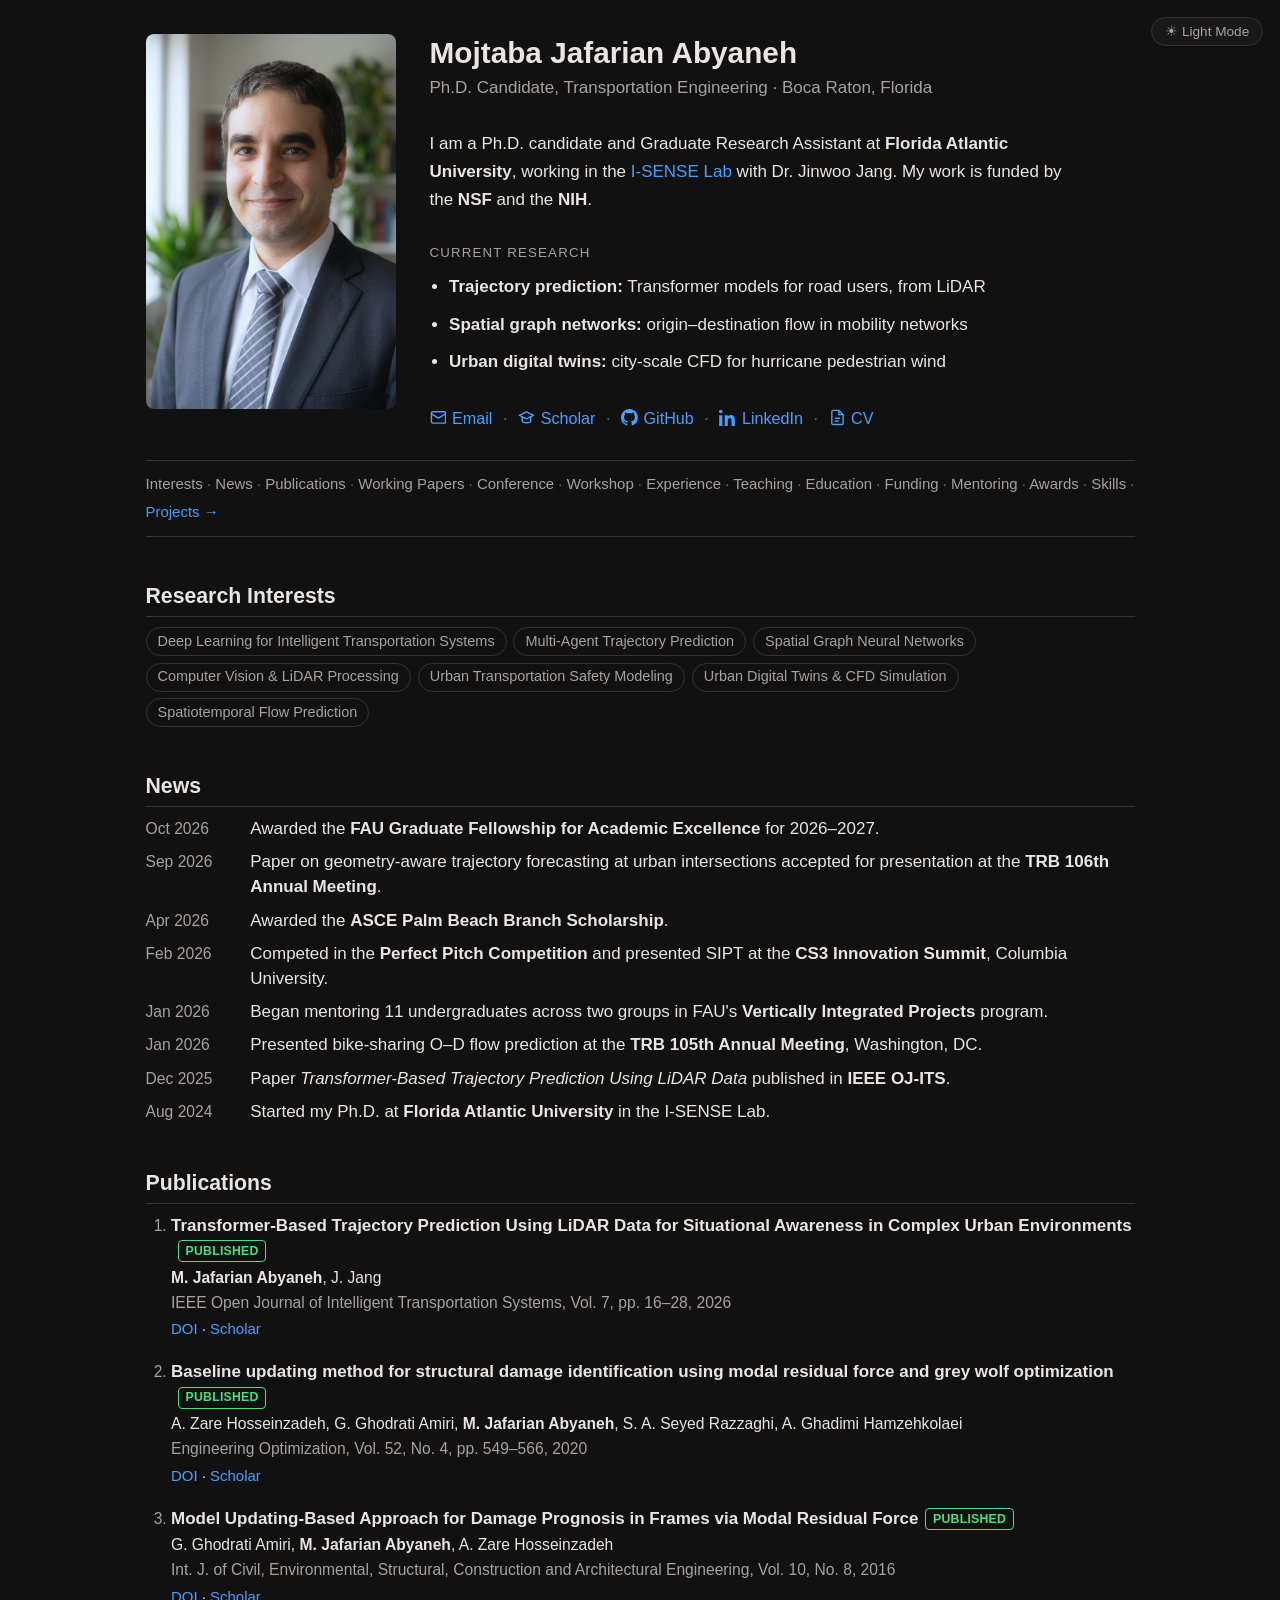
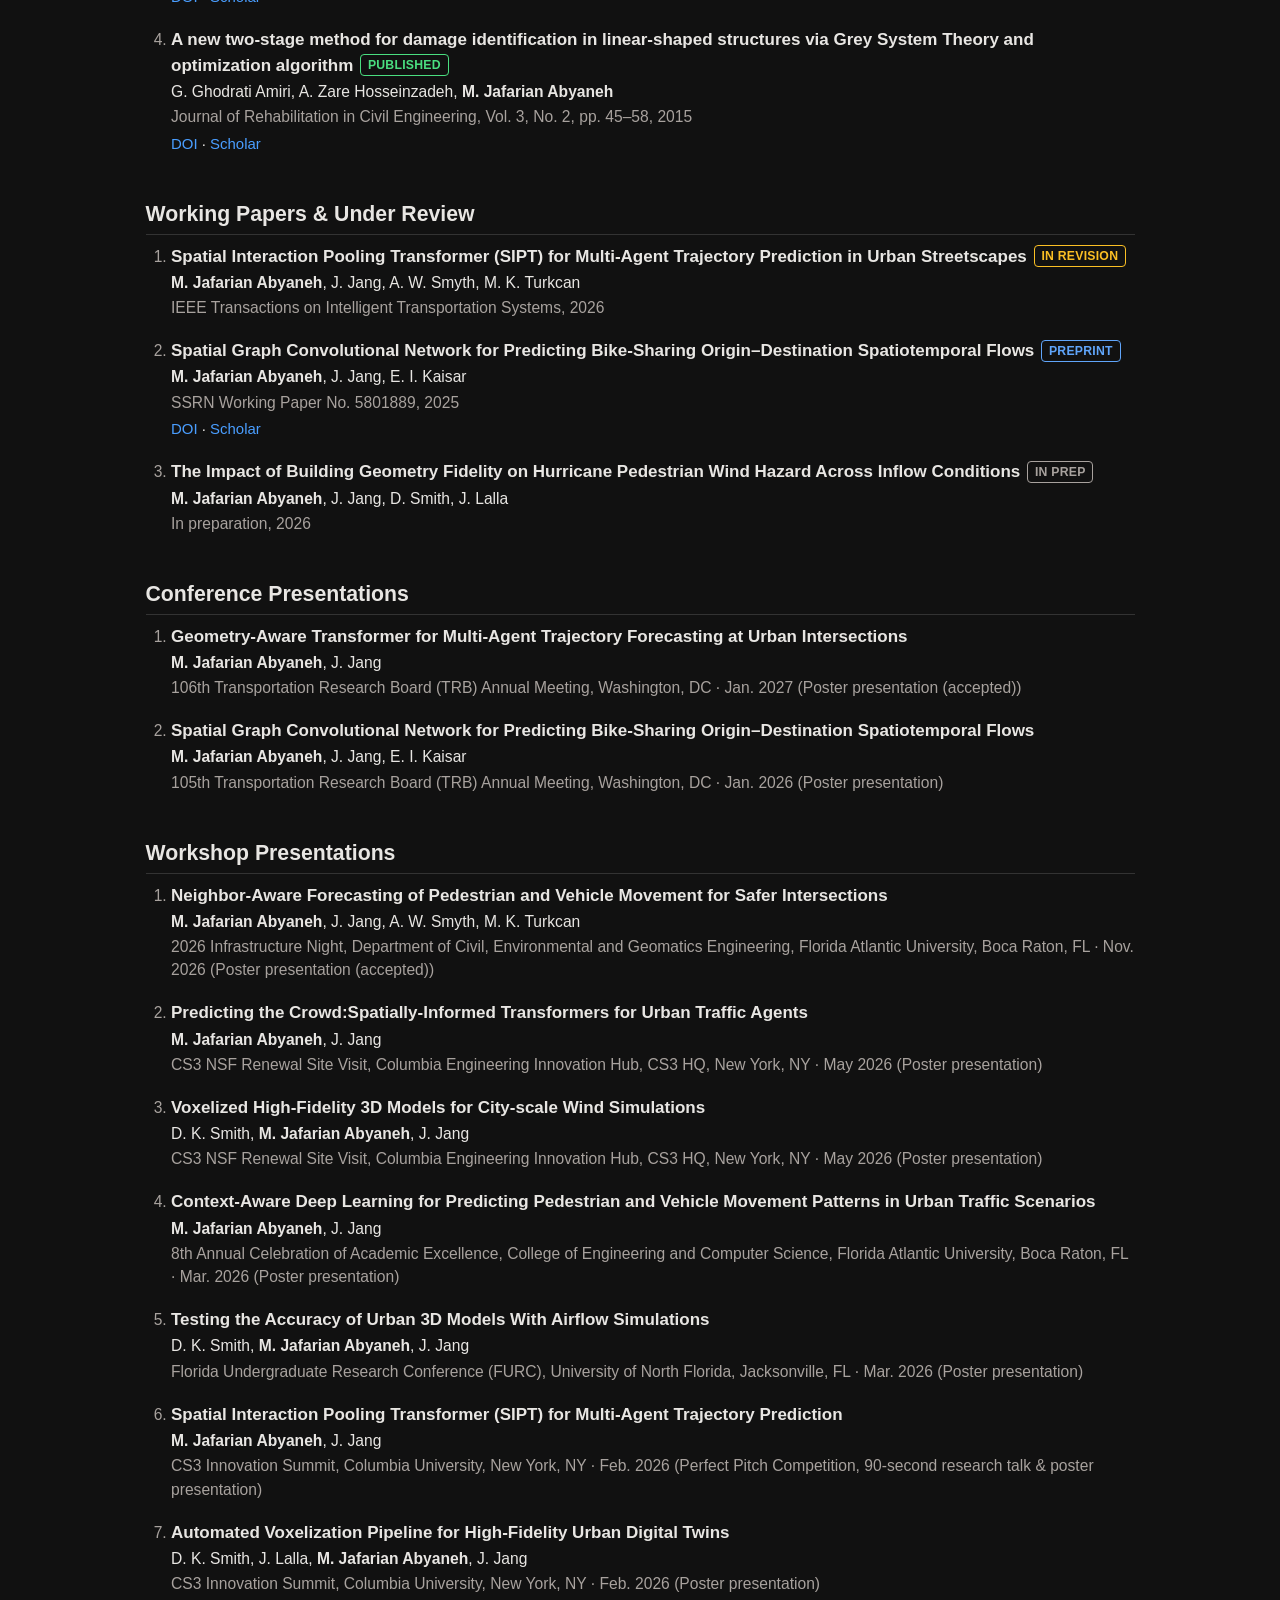
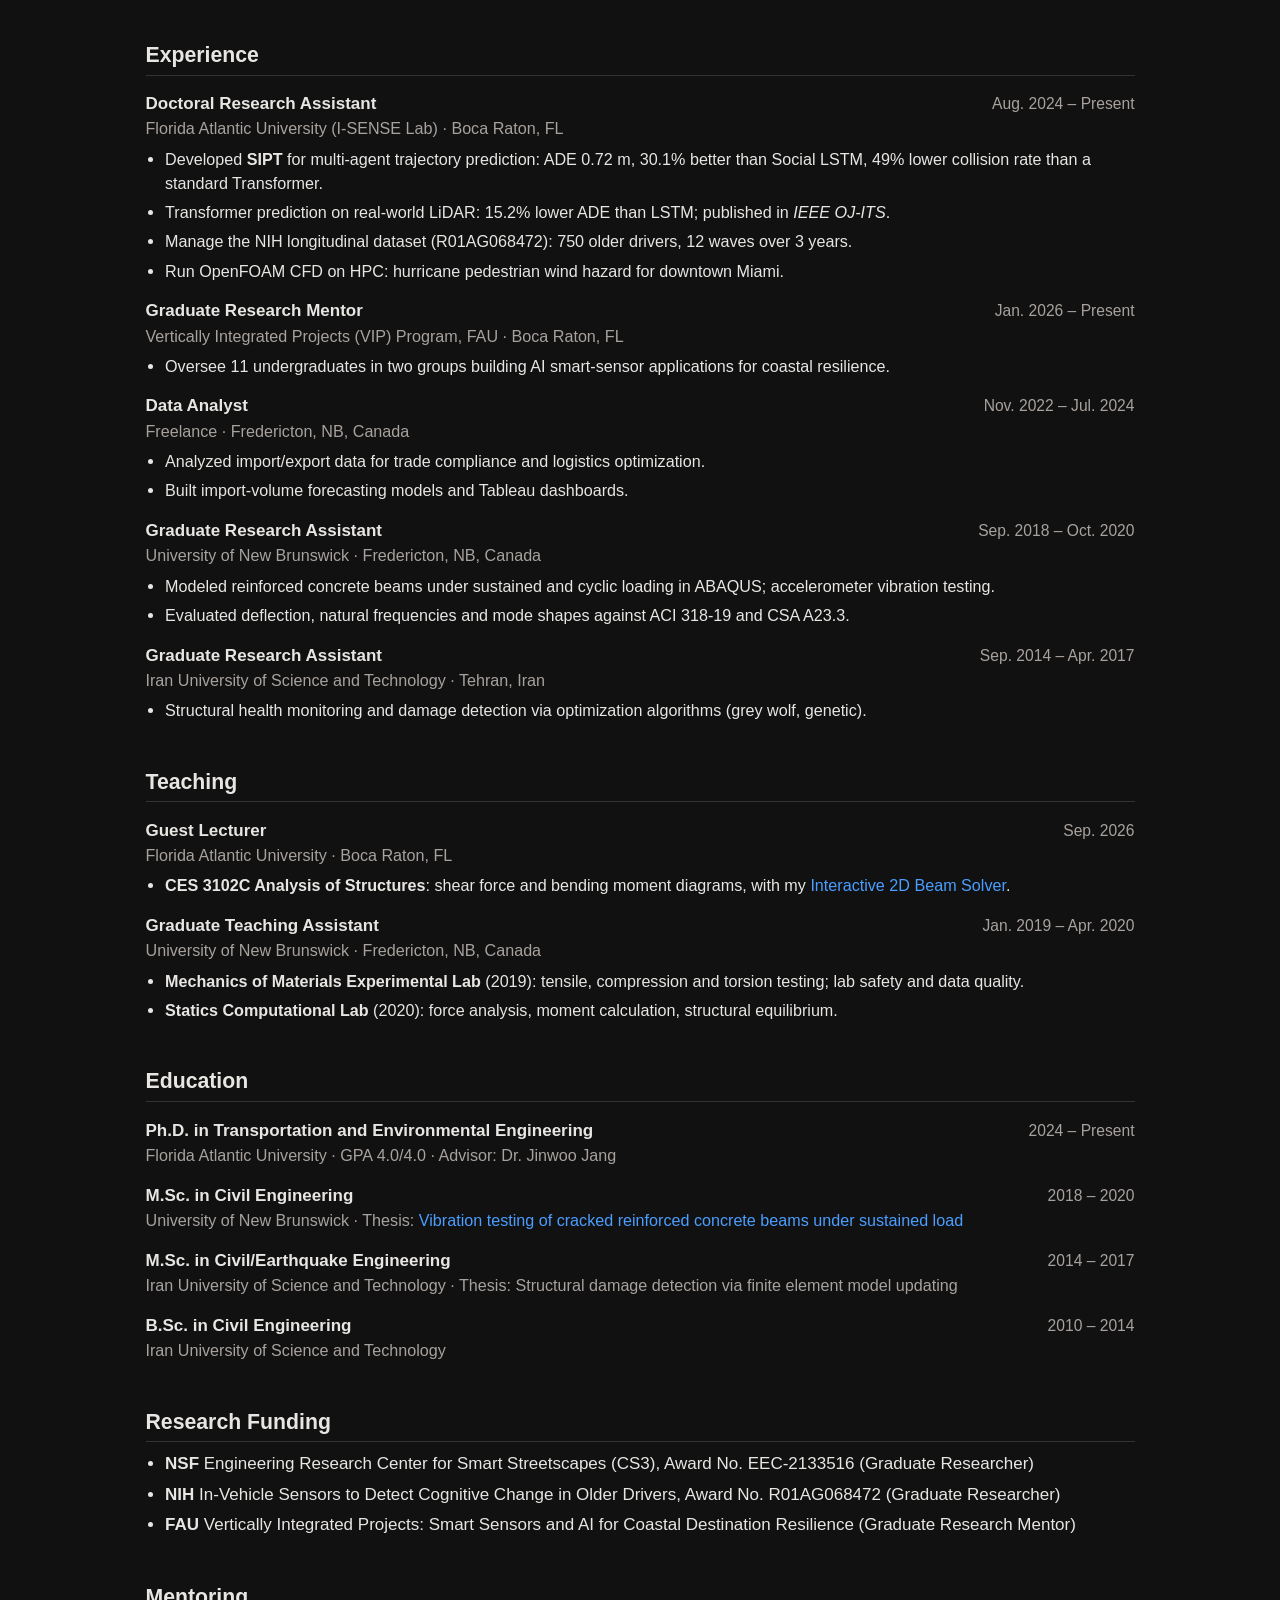
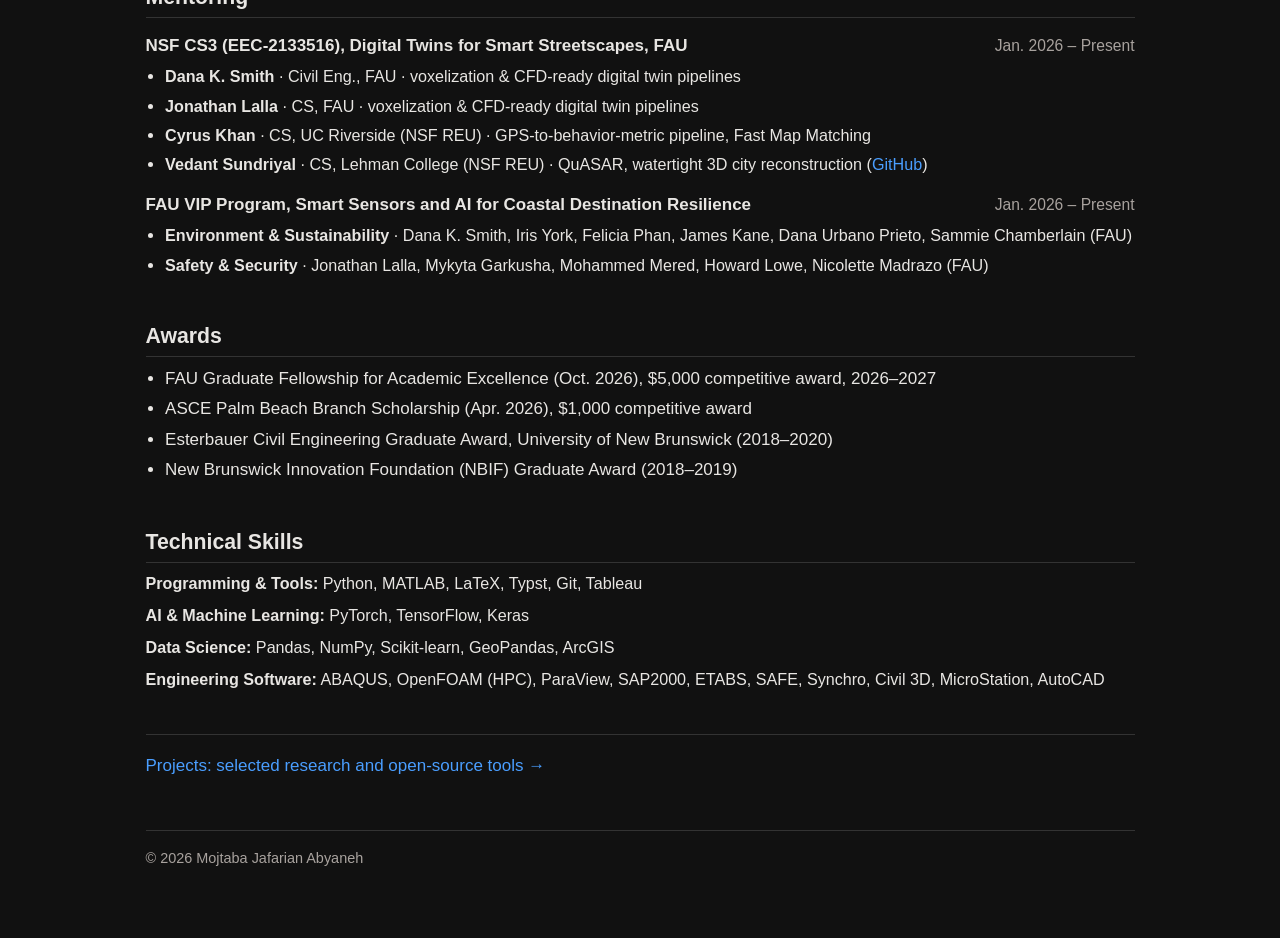
==== commit 985c2f4a: "Remove em-dashes from CV, resumes and website; SIPT numbers match the T-ITS revision (ADE 0.72 m, 30" ====
--- a/cv/index.html
+++ b/cv/index.html
@@ -2,7 +2,7 @@
 <html lang="en">
   <head>
     <meta charset="UTF-8" />
-    <title>CV — Mojtaba Jafarian Abyaneh</title>
+    <title>CV | Mojtaba Jafarian Abyaneh</title>
     <link rel="canonical" href="https://mojtaba-ja.github.io/" />
     <meta name="robots" content="noindex, follow" />
     <meta http-equiv="refresh" content="0; url=https://mojtaba-ja.github.io/" />
